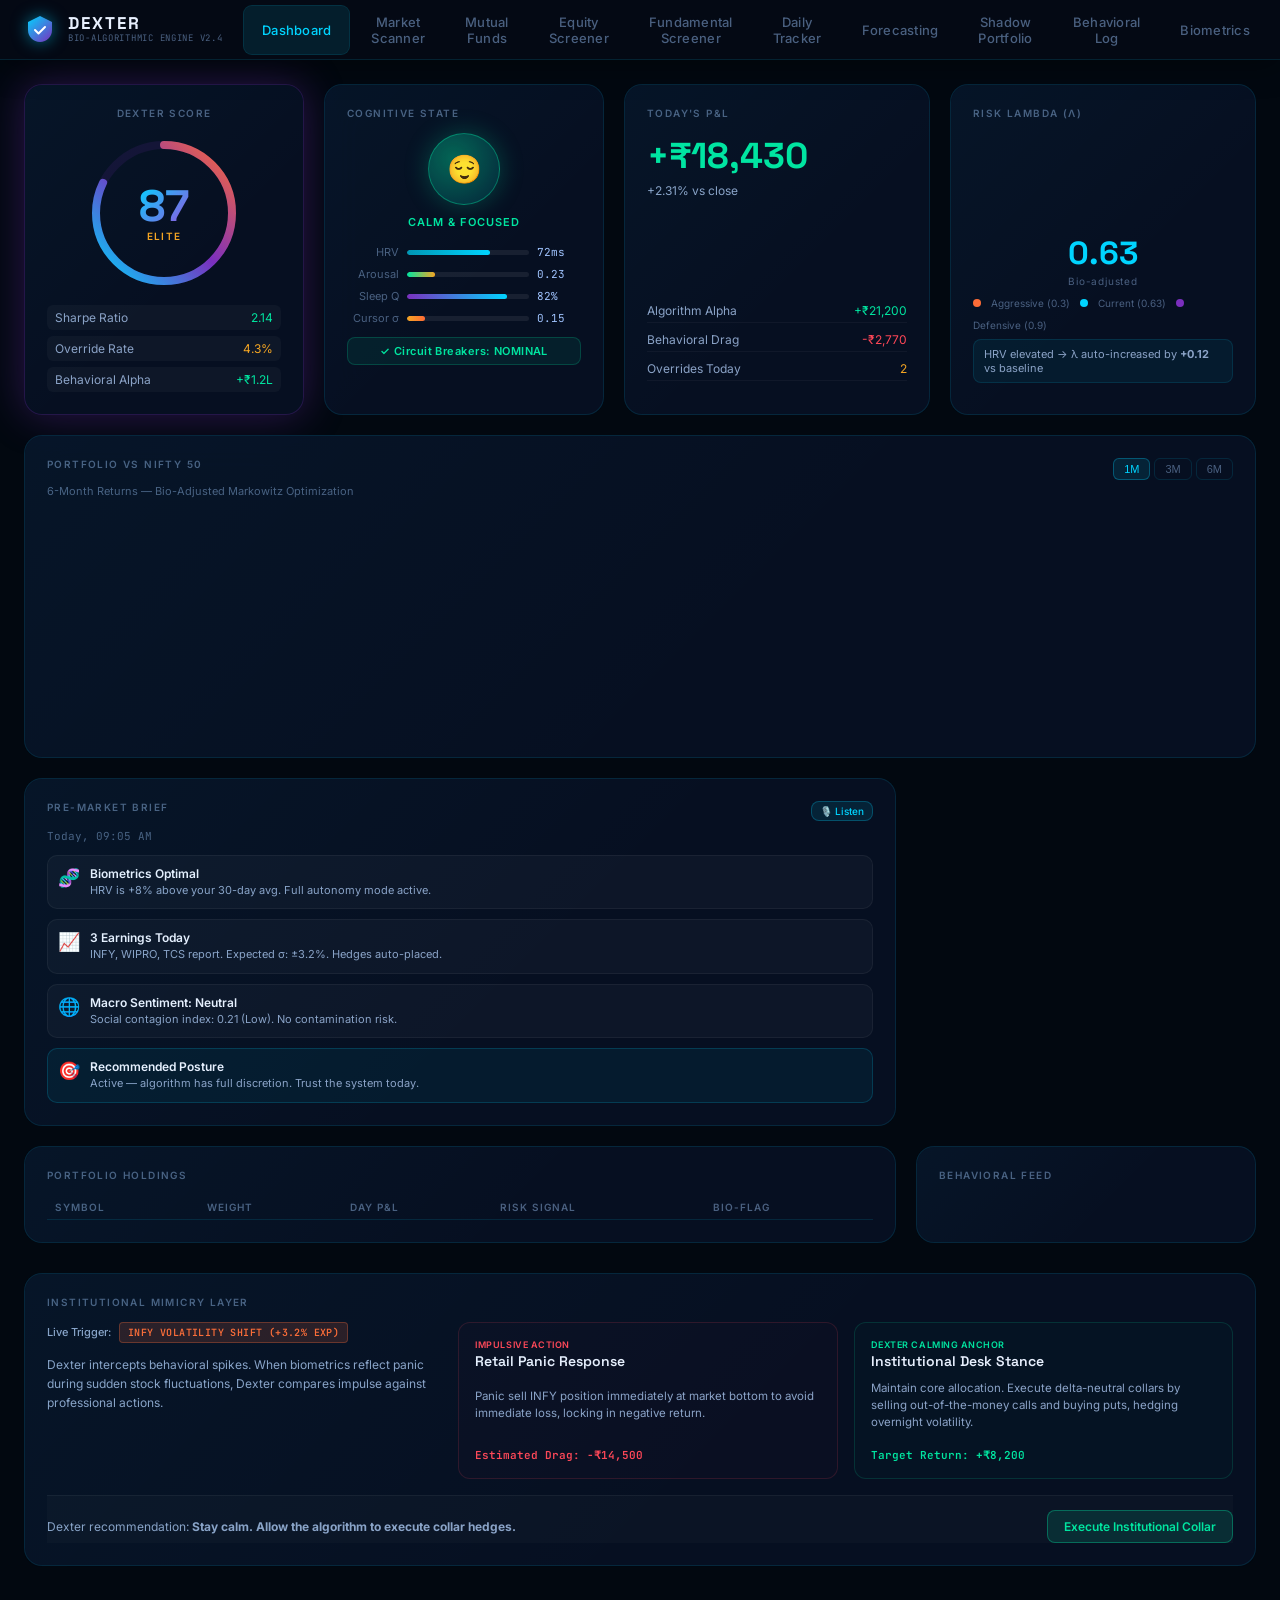
==== dexter.html @ f23177d8 "Add files via upload" ====
<!DOCTYPE html>
<html lang="en">

<head>
  <meta charset="UTF-8" />
  <meta name="viewport" content="width=device-width, initial-scale=1.0" />
  <title>Dexter — Bio-Algorithmic Trading Engine</title>
  <meta name="description"
    content="Dexter is a cognitive firewall between human impulse and capital markets. Bio-algorithmic trading intelligence powered by biometric signal processing and behavioral ML." />
  <link rel="preconnect" href="https://fonts.googleapis.com" />
  <link rel="preconnect" href="https://fonts.gstatic.com" crossorigin />
  <link
    href="https://fonts.googleapis.com/css2?family=Inter:wght@300;400;500;600;700;800&family=JetBrains+Mono:wght@400;500;600&family=Space+Grotesk:wght@400;500;600;700&display=swap"
    rel="stylesheet" />
  <link rel="stylesheet" href="styles.css" />
</head>

<body data-mode="full" data-arousal="low">

  <!-- Animated Background Canvas -->
  <canvas id="neural-canvas"></canvas>

  <!-- Alert Overlay -->
  <div id="circuit-breaker-overlay" class="circuit-overlay hidden">
    <div class="circuit-modal">
      <div class="circuit-icon">🛡️</div>
      <h2>Circuit Breaker Activated</h2>
      <p>Elevated biometric arousal detected. A 60-second reflection period has been initiated to protect your capital.
      </p>
      <div class="countdown-ring">
        <svg viewBox="0 0 100 100" width="100" height="100">
          <circle cx="50" cy="50" r="42" class="ring-bg" />
          <circle cx="50" cy="50" r="42" class="ring-progress" id="countdown-ring-progress" />
        </svg>
        <span class="countdown-number" id="countdown-number">60</span>
      </div>
      <p class="circuit-sub">Breathe. Your algorithm is holding the position.</p>
    </div>
  </div>

  <!-- Pitch Deck Overlay -->
  <div id="pitch-deck-overlay" class="pitch-overlay hidden">
    <div class="pitch-modal">
      <button class="pitch-close-btn" id="pitch-close-btn">&times;</button>
      <div class="pitch-slides">
        <!-- Slide 1 -->
        <div class="pitch-slide active" data-slide="0">
          <span class="slide-num">01 / 04</span>
          <h2>The Problem is Biological</h2>
          <p class="slide-lead">Retail investors don't underperform because they lack data — they underperform because
            the human brain treats portfolio losses as predator threats. Adrenaline and cortisol are not SEC-registered
            advisors.</p>
          <div class="slide-illustration">
            <div class="bio-threat-diagram">
              <div class="threat-node adrenaline">Adrenaline Spike</div>
              <div class="threat-node arrow">&rarr;</div>
              <div class="threat-node cortisol">Cortisol Surge</div>
              <div class="threat-node arrow">&rarr;</div>
              <div class="threat-node decision">Impulsive Trade (Drag)</div>
            </div>
          </div>
        </div>
        <!-- Slide 2 -->
        <div class="pitch-slide" data-slide="1">
          <span class="slide-num">02 / 04</span>
          <h2>Dexter: The Cognitive Firewall</h2>
          <p class="slide-lead">Dexter maps live biometric signals directly to portfolio optimization, increasing risk
            aversion (λ) or locking controls when stress limits are breached.</p>
          <div class="slide-features">
            <div class="slide-feat-card">
              <div class="slide-feat-icon">🧬</div>
              <strong>Multi-modal Fusion</strong>
              <p>HRV + webcam facial micro-expressions + cursor erraticity speed</p>
            </div>
            <div class="slide-feat-card">
              <div class="slide-feat-icon">⚙️</div>
              <strong>Dynamic Risk Tuning</strong>
              <p>Real-time quadratic programming adjusting optimal portfolio frontier weights</p>
            </div>
          </div>
        </div>
        <!-- Slide 3 -->
        <div class="pitch-slide" data-slide="2">
          <span class="slide-num">03 / 04</span>
          <h2>Divergence & Behavioral Drag</h2>
          <p class="slide-lead">Our parallel Shadow Portfolio demonstrates a persistent P&L bleed from human overrides
            compared to clean algorithmic execution.</p>
          <div class="slide-metrics">
            <div class="slide-metric-box">
              <strong>-₹90,700</strong>
              <span>Lost to Emotional Decisions</span>
            </div>
            <div class="slide-metric-box">
              <strong>+4.5%</strong>
              <span>Annual Return Alpha Lift</span>
            </div>
          </div>
        </div>
        <!-- Slide 4 -->
        <div class="pitch-slide" data-slide="3">
          <span class="slide-num">04 / 04</span>
          <h2>The Moat: Behavioral Data</h2>
          <p class="slide-lead">By building your Cognitive Alpha Fingerprint over 12 months, Dexter creates an
            irreplaceable, proprietary stress profile with high switching costs.</p>
          <div class="pitch-moat-footer">
            <h3>Start building your cognitive alpha fingerprint today.</h3>
          </div>
        </div>
      </div>
      <div class="pitch-nav">
        <button class="pitch-nav-btn" id="pitch-prev-btn">&larr; Previous</button>
        <div class="pitch-dots" id="pitch-dots-container"></div>
        <button class="pitch-nav-btn" id="pitch-next-btn">Next &rarr;</button>
      </div>
    </div>
  </div>

  <!-- Top Nav -->
  <nav class="top-nav">
    <div class="nav-brand">
      <div class="brand-logo">
        <svg width="32" height="32" viewBox="0 0 32 32" fill="none">
          <path d="M16 2L28 8V16C28 22.627 22.627 28 16 28C9.373 28 4 22.627 4 16V8L16 2Z" fill="url(#shieldGrad)" />
          <path d="M11 16L14.5 19.5L21 13" stroke="white" stroke-width="2" stroke-linecap="round"
            stroke-linejoin="round" />
          <defs>
            <linearGradient id="shieldGrad" x1="4" y1="2" x2="28" y2="28" gradientUnits="userSpaceOnUse">
              <stop stop-color="#00D4FF" />
              <stop offset="1" stop-color="#7B2FBE" />
            </linearGradient>
          </defs>
        </svg>
      </div>
      <div>
        <span class="brand-name">DEXTER</span>
        <span class="brand-sub">Bio-Algorithmic Engine v2.4</span>
      </div>
    </div>

    <div class="nav-center">
      <button class="nav-tab active" data-tab="dashboard" id="tab-dashboard">Dashboard</button>
      <button class="nav-tab" data-tab="market" id="tab-market">Market Scanner</button>
      <button class="nav-tab" data-tab="mutualfunds" id="tab-mutualfunds">Mutual Funds</button>
      <button class="nav-tab" data-tab="equity" id="tab-equity">Equity Screener</button>
      <button class="nav-tab" data-tab="fundamentals" id="tab-fundamentals">Fundamental Screener</button>

      <button class="nav-tab" data-tab="tracker" id="tab-tracker">Daily Tracker</button>
      <button class="nav-tab" data-tab="forecasting" id="tab-forecasting">Forecasting</button>
      <button class="nav-tab" data-tab="shadow" id="tab-shadow">Shadow Portfolio</button>
      <button class="nav-tab" data-tab="behavioral" id="tab-behavioral">Behavioral Log</button>
      <button class="nav-tab" data-tab="biometric" id="tab-biometric">Biometrics</button>
      <button class="nav-tab" data-tab="demat" id="tab-demat">Broker Gateway</button>
    </div>

    <div class="nav-right">
      <div class="market-status">
        <span class="status-dot pulse"></span>
        <span class="status-text">NSE LIVE</span>
      </div>
      <div class="biometric-pill" id="biometric-pill">
        <div class="hrv-icon">♥</div>
        <span id="nav-hrv">72 ms</span>
        <div class="arousal-bar">
          <div class="arousal-fill" id="nav-arousal-fill" style="width:23%"></div>
        </div>
      </div>
      <button class="trigger-btn pitch-deck-btn" id="pitch-deck-btn">📊 Pitch Mode</button>
      <button class="trigger-btn" id="trigger-circuit-breaker-btn">⚡ Test Circuit</button>
    </div>
  </nav>

  <!-- Main Content -->
  <main class="main-content">

    <!-- ======================== DASHBOARD TAB ======================== -->
    <div class="tab-panel active" id="panel-dashboard">

      <!-- Top Row: Dexter Score + Key Metrics -->
      <div class="grid-row top-row">

        <!-- Dexter Score Card -->
        <div class="card dexter-score-card" id="dexter-score-card">
          <div class="card-label">DEXTER SCORE</div>
          <div class="score-display">
            <svg class="score-ring" viewBox="0 0 200 200">
              <defs>
                <linearGradient id="scoreGrad" x1="0%" y1="0%" x2="100%" y2="100%">
                  <stop offset="0%" stop-color="#00D4FF" />
                  <stop offset="50%" stop-color="#7B2FBE" />
                  <stop offset="100%" stop-color="#FF6B35" />
                </linearGradient>
              </defs>
              <circle cx="100" cy="100" r="85" class="score-ring-bg" />
              <circle cx="100" cy="100" r="85" class="score-ring-fill" id="score-ring-fill"
                style="stroke-dashoffset: 95;" />
            </svg>
            <div class="score-center">
              <div class="score-number" id="dexter-score-number">87</div>
              <div class="score-grade">ELITE</div>
            </div>
          </div>
          <div class="score-breakdown">
            <div class="score-item">
              <span class="score-item-label">Sharpe Ratio</span>
              <span class="score-item-val positive">2.14</span>
            </div>
            <div class="score-item">
              <span class="score-item-label">Override Rate</span>
              <span class="score-item-val neutral">4.3%</span>
            </div>
            <div class="score-item">
              <span class="score-item-label">Behavioral Alpha</span>
              <span class="score-item-val positive">+₹1.2L</span>
            </div>
          </div>
        </div>

        <!-- Biometric State -->
        <div class="card biometric-card">
          <div class="card-label">COGNITIVE STATE</div>
          <div class="state-display">
            <div class="state-orb" id="state-orb">
              <div class="orb-inner" id="orb-inner">
                <span class="orb-emoji" id="state-emoji">😌</span>
              </div>
              <div class="orb-rings"></div>
            </div>
            <div class="state-label" id="state-label">CALM & FOCUSED</div>
          </div>
          <div class="biometric-gauges">
            <div class="gauge-row">
              <span class="gauge-label">HRV</span>
              <div class="gauge-track">
                <div class="gauge-fill hrv-fill" id="hrv-gauge" style="width:68%"></div>
              </div>
              <span class="gauge-val" id="hrv-val">72ms</span>
            </div>
            <div class="gauge-row">
              <span class="gauge-label">Arousal</span>
              <div class="gauge-track">
                <div class="gauge-fill arousal-fill-gauge" id="arousal-gauge" style="width:23%"></div>
              </div>
              <span class="gauge-val" id="arousal-val">0.23</span>
            </div>
            <div class="gauge-row">
              <span class="gauge-label">Sleep Q</span>
              <div class="gauge-track">
                <div class="gauge-fill sleep-fill" id="sleep-gauge" style="width:82%"></div>
              </div>
              <span class="gauge-val" id="sleep-val">82%</span>
            </div>
            <div class="gauge-row">
              <span class="gauge-label">Cursor σ</span>
              <div class="gauge-track">
                <div class="gauge-fill cursor-fill" id="cursor-gauge" style="width:15%"></div>
              </div>
              <span class="gauge-val" id="cursor-val">0.15</span>
            </div>
          </div>
          <div class="circuit-status calm" id="circuit-status-badge">
            ✓ Circuit Breakers: NOMINAL
          </div>
        </div>

        <!-- Live P&L -->
        <div class="card pnl-card">
          <div class="card-label">TODAY'S P&L</div>
          <div class="pnl-number positive" id="pnl-main">+₹18,430</div>
          <div class="pnl-sub">+2.31% vs close</div>
          <canvas id="pnl-sparkline" width="280" height="80"></canvas>
          <div class="pnl-breakdown">
            <div class="pnl-row">
              <span>Algorithm Alpha</span>
              <span class="positive">+₹21,200</span>
            </div>
            <div class="pnl-row">
              <span>Behavioral Drag</span>
              <span class="negative">-₹2,770</span>
            </div>
            <div class="pnl-row">
              <span>Overrides Today</span>
              <span class="neutral">2</span>
            </div>
          </div>
        </div>

        <!-- Risk Lambda -->
        <div class="card lambda-card">
          <div class="card-label">RISK LAMBDA (λ)</div>
          <div class="lambda-display">
            <div class="lambda-arc-wrap">
              <canvas id="lambda-arc" width="200" height="120"></canvas>
              <div class="lambda-val" id="lambda-val">0.63</div>
              <div class="lambda-label-bio">Bio-adjusted</div>
            </div>
          </div>
          <div class="lambda-legend">
            <span class="legend-dot aggressive"></span><span>Aggressive (0.3)</span>
            <span class="legend-dot current"></span><span>Current (0.63)</span>
            <span class="legend-dot conservative"></span><span>Defensive (0.9)</span>
          </div>
          <div class="lambda-insight">HRV elevated → λ auto-increased by <strong>+0.12</strong> vs baseline</div>
        </div>

      </div>

      <!-- Second Row: Charts -->
      <div class="grid-row mid-row">

        <!-- Portfolio Performance Chart -->
        <div class="card chart-card wide">
          <div class="card-header">
            <div>
              <div class="card-label">PORTFOLIO vs NIFTY 50</div>
              <div class="card-sub">6-Month Returns — Bio-Adjusted Markowitz Optimization</div>
            </div>
            <div class="chart-tabs">
              <button class="chart-tab active" data-range="1M">1M</button>
              <button class="chart-tab" data-range="3M">3M</button>
              <button class="chart-tab" data-range="6M">6M</button>
            </div>
          </div>
          <canvas id="performance-chart" width="800" height="220"></canvas>
        </div>

        <!-- Pre-Market Brief -->
        <div class="card brief-card">
          <div class="card-header" style="margin-bottom: 8px;">
            <div class="card-label" style="margin-bottom: 0;">PRE-MARKET BRIEF</div>
            <button class="trigger-btn audio-brief-btn" id="audio-brief-btn" title="Speak brief report">🎙️
              Listen</button>
          </div>
          <div class="brief-time">Today, 09:05 AM</div>
          <div class="brief-content">
            <div class="brief-item" id="brief-hrv-status">
              <div class="brief-icon">🧬</div>
              <div>
                <strong>Biometrics Optimal</strong>
                <p>HRV is +8% above your 30-day avg. Full autonomy mode active.</p>
              </div>
            </div>
            <div class="brief-item">
              <div class="brief-icon">📈</div>
              <div>
                <strong>3 Earnings Today</strong>
                <p>INFY, WIPRO, TCS report. Expected σ: ±3.2%. Hedges auto-placed.</p>
              </div>
            </div>
            <div class="brief-item">
              <div class="brief-icon">🌐</div>
              <div>
                <strong>Macro Sentiment: Neutral</strong>
                <p>Social contagion index: 0.21 (Low). No contamination risk.</p>
              </div>
            </div>
            <div class="brief-item recommended">
              <div class="brief-icon">🎯</div>
              <div>
                <strong>Recommended Posture</strong>
                <p>Active — algorithm has full discretion. Trust the system today.</p>
              </div>
            </div>
          </div>
        </div>

      </div>

      <!-- Third Row: Holdings + Activity -->
      <div class="grid-row bottom-row">

        <!-- Holdings Table -->
        <div class="card holdings-card">
          <div class="card-label">PORTFOLIO HOLDINGS</div>
          <table class="holdings-table">
            <thead>
              <tr>
                <th>Symbol</th>
                <th>Weight</th>
                <th>Day P&L</th>
                <th>Risk Signal</th>
                <th>Bio-Flag</th>
              </tr>
            </thead>
            <tbody id="holdings-tbody">
              <!-- JS populated -->
            </tbody>
          </table>
        </div>

        <!-- Recent Activity Feed -->
        <div class="card activity-card">
          <div class="card-label">BEHAVIORAL FEED</div>
          <div class="activity-feed" id="activity-feed">
            <!-- JS populated -->
          </div>
        </div>

      </div>

      <!-- Fourth Row: Institutional Mimicry -->
      <div class="grid-row" style="margin-top: 4px;">
        <div class="card mimicry-card wide" style="grid-column: span 3;">
          <div class="card-label">Institutional Mimicry Layer</div>
          <div class="mimicry-content">
            <div class="mimicry-grid">
              <div class="mimicry-column">
                <div class="mimicry-status-bar">
                  <span class="mimicry-status-title">Live Trigger:</span>
                  <span class="mimicry-trigger-badge" id="mimicry-trigger-badge">INFY VOLATILITY SHIFT (+3.2%
                    EXP)</span>
                </div>
                <div class="mimicry-narrative">
                  <p>Dexter intercepts behavioral spikes. When biometrics reflect panic during sudden stock fluctuations,
                    Dexter compares impulse against professional actions.</p>
                </div>
              </div>
              <div class="mimicry-comparison">
                <div class="mimicry-pane retail">
                  <div class="pane-header">
                    <span class="pane-tag">Impulsive Action</span>
                    <h4>Retail Panic Response</h4>
                  </div>
                  <p>Panic sell INFY position immediately at market bottom to avoid immediate loss, locking in negative
                    return.</p>
                  <div class="pane-footer">
                    <span class="drag-cost">Estimated Drag: -₹14,500</span>
                  </div>
                </div>
                <div class="mimicry-pane institutional">
                  <div class="pane-header">
                    <span class="pane-tag calm">Dexter Calming Anchor</span>
                    <h4>Institutional Desk Stance</h4>
                  </div>
                  <p>Maintain core allocation. Execute delta-neutral collars by selling out-of-the-money calls and
                    buying puts, hedging overnight volatility.</p>
                  <div class="pane-footer">
                    <span class="alpha-gain">Target Return: +₹8,200</span>
                  </div>
                </div>
              </div>
            </div>
            <div class="mimicry-action-bar">
              <span class="mimicry-advice">Dexter recommendation: <strong>Stay calm. Allow the algorithm to execute
                  collar hedges.</strong></span>
              <button class="action-btn mimicry-exec-btn" id="mimicry-exec-btn">Execute Institutional Collar</button>
            </div>
          </div>
        </div>
      </div>

    </div>

    <!-- ======================== SHADOW PORTFOLIO TAB ======================== -->
    <div class="tab-panel" id="panel-shadow">
      <div class="panel-header">
        <h2>Shadow Portfolio — The Cost of Human Override</h2>
        <p>Your actual portfolio vs. pure algorithmic execution. Every divergence is behavioral drag.</p>
      </div>
      <div class="grid-row">
        <div class="card stat-card">
          <div class="stat-label">Algorithm Portfolio</div>
          <div class="stat-val positive">+₹4,82,300</div>
          <div class="stat-sub">12-Month Return: +24.1%</div>
        </div>
        <div class="card stat-card">
          <div class="stat-label">Your Actual Portfolio</div>
          <div class="stat-val neutral">+₹3,91,600</div>
          <div class="stat-sub">12-Month Return: +19.6%</div>
        </div>
        <div class="card stat-card highlight-bad">
          <div class="stat-label">Behavioral Drag</div>
          <div class="stat-val negative">-₹90,700</div>
          <div class="stat-sub">Lost to emotional decisions</div>
        </div>
        <div class="card stat-card">
          <div class="stat-label">Social Contagion Score</div>
          <div class="stat-val neutral">0.34</div>
          <div class="stat-sub">31% trades post-viral event</div>
        </div>
      </div>
      <div class="card chart-card" style="margin-top:24px">
        <div class="card-label">SHADOW vs ACTUAL — 12 MONTH CUMULATIVE RETURN</div>
        <canvas id="shadow-chart" width="900" height="260"></canvas>
      </div>
      <div class="grid-row" style="margin-top:24px">
        <div class="card override-card">
          <div class="card-label">OVERRIDE AUTOPSY</div>
          <div class="override-list" id="override-list">
            <!-- JS populated -->
          </div>
        </div>
        <div class="card contamination-card">
          <div class="card-label">SOCIAL CONTAGION TIMELINE</div>
          <canvas id="contagion-chart" width="400" height="240"></canvas>
        </div>
      </div>
    </div>

    <!-- ======================== BEHAVIORAL LOG TAB ======================== -->
    <div class="tab-panel" id="panel-behavioral">
      <div class="panel-header">
        <h2>Cognitive Alpha Fingerprint</h2>
        <p>Your personal risk psychology profile — built from 12 months of biometric-correlated trade data.</p>
      </div>
      <div class="grid-row">
        <div class="card wide chart-card">
          <div class="card-label">BAD TRADE PROBABILITY BY HOUR & DAY</div>
          <canvas id="heatmap-canvas" width="700" height="240"></canvas>
        </div>
        <div class="card">
          <div class="card-label">TOP RISK CONDITIONS</div>
          <div class="risk-conditions" id="risk-conditions">
            <!-- JS populated -->
          </div>
        </div>
      </div>
      <div class="grid-row" style="margin-top:24px">
        <div class="card chart-card">
          <div class="card-label">FEATURE IMPORTANCE — BAD TRADE PREDICTOR</div>
          <canvas id="feature-chart" width="500" height="260"></canvas>
        </div>
        <div class="card chart-card">
          <div class="card-label">BEHAVIORAL ALPHA IMPROVEMENT OVER TIME</div>
          <canvas id="alpha-improvement-chart" width="500" height="260"></canvas>
        </div>
      </div>
    </div>

    <!-- ======================== BIOMETRICS TAB ======================== -->
    <div class="tab-panel" id="panel-biometric">
      <div class="panel-header">
        <h2>Biometric Signal Processing</h2>
        <p>Real-time multi-modal physiological data fusion driving your λ (risk aversion) parameter.</p>
      </div>
      <div class="grid-row">
        <div class="card wide chart-card">
          <div class="card-label">HRV TIME SERIES — TODAY</div>
          <canvas id="hrv-chart" width="700" height="200"></canvas>
        </div>
        <div class="card">
          <div class="card-label">SIGNAL SOURCES</div>
          <div class="signal-sources">
            <div class="source-item connected">
              <span class="source-icon">⌚</span>
              <div>
                <strong>Apple Watch Ultra</strong>
                <p>HRV · Heart Rate · Activity</p>
                <span class="conn-badge">CONNECTED</span>
              </div>
            </div>
            <div class="source-item connected">
              <span class="source-icon">📹</span>
              <div>
                <strong>MediaPipe Face Mesh</strong>
                <p>Micro-expressions · Brow tension</p>
                <span class="conn-badge">ACTIVE</span>
              </div>
            </div>
            <div class="source-item partial">
              <span class="source-icon">🖱️</span>
              <div>
                <strong>Cursor Erraticity</strong>
                <p>Velocity CoV · Click patterns</p>
                <span class="conn-badge partial-badge">MONITORING</span>
              </div>
            </div>
            <div class="source-item disconnected">
              <span class="source-icon">💍</span>
              <div>
                <strong>Whoop Band</strong>
                <p>Recovery · Strain · Sleep</p>
                <span class="conn-badge disconnected-badge">OFFLINE</span>
              </div>
            </div>
          </div>
        </div>
      </div>
      <div class="grid-row" style="margin-top:24px">
        <div class="card chart-card">
          <div class="card-label">AROUSAL SCORE DISTRIBUTION</div>
          <canvas id="arousal-dist-chart" width="460" height="220"></canvas>
        </div>
        <div class="card chart-card">
          <div class="card-label">λ ADJUSTMENT HISTORY (30 DAYS)</div>
          <canvas id="lambda-history-chart" width="460" height="220"></canvas>
        </div>
        <div class="card">
          <div class="card-label">30-DAY HRV BASELINE</div>
          <div class="baseline-stats">
            <div class="base-stat"><span>Mean HRV</span><strong>68.4 ms</strong></div>
            <div class="base-stat"><span>Std Dev</span><strong>±6.2 ms</strong></div>
            <div class="base-stat"><span>Today's Z-Score</span><strong class="positive">+0.58 σ</strong></div>
            <div class="base-stat"><span>Sleep Quality (avg)</span><strong>76%</strong></div>
            <div class="base-stat"><span>Stress Threshold</span><strong>0.75</strong></div>
            <div class="base-stat"><span>Circuit Breakers Fired</span><strong>3 this month</strong></div>
          </div>
          <div class="cognitive-discount">
            <div class="cd-label">Cognitive Discount Factor</div>
            <div class="cd-value" id="cd-value">1.00x</div>
            <div class="cd-sub">Sleep quality above threshold — no discount applied</div>
          </div>
        </div>
      </div>

      <!-- Biometric Backtester Card -->
      <div class="grid-row" style="margin-top: 24px;">
        <div class="card wide backtester-card" style="grid-column: span 3;">
          <div class="card-header">
            <div>
              <div class="card-label">BIOMETRIC BACKTESTER</div>
              <div class="card-sub">Replay historical trades against stress logs and calculate emotional drag.</div>
            </div>
            <div class="backtester-controls">
              <button class="trigger-btn" id="bt-load-btn"
                style="background: rgba(0, 212, 255, 0.1); border-color: rgba(0, 212, 255, 0.25);">📂 Load
                Trades</button>
              <button class="trigger-btn" id="bt-run-btn"
                style="background: rgba(0, 229, 160, 0.1); border-color: rgba(0, 229, 160, 0.25);" disabled>▶ Run
                Replay</button>
              <button class="trigger-btn" id="bt-reset-btn"
                style="background: rgba(255, 71, 87, 0.1); border-color: rgba(255, 71, 87, 0.25);" disabled>🔄
                Reset</button>
            </div>
          </div>
          <div class="backtester-workspace">
            <div class="backtester-left">
              <div class="progress-bar-container">
                <div class="progress-bar-fill" id="bt-progress-fill"></div>
              </div>
              <canvas id="backtest-canvas" width="700" height="200"></canvas>
            </div>
            <div class="backtester-right">
              <div class="bt-stat-grid">
                <div class="bt-stat">
                  <span class="bt-stat-lbl">Simulated Trades</span>
                  <strong id="bt-trades-count">0</strong>
                </div>
                <div class="bt-stat">
                  <span class="bt-stat-lbl">Stress Overlap</span>
                  <strong id="bt-stress-overlap">0%</strong>
                </div>
                <div class="bt-stat">
                  <span class="bt-stat-lbl">Saved by Circuit</span>
                  <strong class="positive" id="bt-saved-capital">₹0</strong>
                </div>
                <div class="bt-stat">
                  <span class="bt-stat-lbl">Cognitive Alpha</span>
                  <strong class="positive" id="bt-cog-alpha">0.0%</strong>
                </div>
              </div>
              <div class="bt-log" id="bt-log-feed">
                <div class="bt-log-placeholder">Click 'Load Trades' to initialize simulation...</div>
              </div>
            </div>
          </div>
        </div>
      </div>

    </div>

    <!-- ======================== MARKET SCANNER TAB ======================== -->
    <div class="tab-panel" id="panel-market">
      <div class="panel-header">
        <h2>Market Intelligence Scanner</h2>
        <p>Real-time constituent monitoring across Nifty 50 and Sensex listings, tracked watches, and leading ETFs.</p>
      </div>

      <!-- Market Indices & Crisis Simulator Bar -->
      <div class="indices-container-row">
        <!-- Live Indices Cards -->
        <div class="indices-ticker-bar">
          <div class="index-card" id="nifty-card">
            <div class="idx-left">
              <div class="idx-name">NIFTY 50 (NSE Index)</div>
              <div class="idx-status" id="nifty-status-tag">LIVE UPDATING</div>
            </div>
            <div class="idx-metrics">
              <span class="idx-val" id="nifty-index-val">23,290.15</span>
              <span class="idx-chg positive" id="nifty-index-chg">+0.85%</span>
            </div>
          </div>
          <div class="index-card" id="sensex-card">
            <div class="idx-left">
              <div class="idx-name">SENSEX (BSE Index)</div>
              <div class="idx-status" id="sensex-status-tag">LIVE UPDATING</div>
            </div>
            <div class="idx-metrics">
              <span class="idx-val" id="sensex-index-val">76,432.50</span>
              <span class="idx-chg positive" id="sensex-index-chg">+0.72%</span>
            </div>
          </div>
          <div class="index-card" id="nifty500-card">
            <div class="idx-left">
              <div class="idx-name">NIFTY 500 (NSE)</div>
              <div class="idx-status" id="nifty500-status-tag" style="color: var(--cyan)">P/E: 22.29 | FFM Cap: ₹193.94L Cr</div>
            </div>
            <div class="idx-metrics">
              <span class="idx-val" id="nifty500-index-val">22,465.35</span>
              <span class="idx-chg negative" id="nifty500-index-chg">-0.14%</span>
            </div>
          </div>
        </div>

        <!-- Crisis Simulation Deck -->
        <div class="crisis-control-deck">
          <div class="crisis-deck-label">Crisis Simulation Panel</div>
          <div class="regime-buttons">
            <button class="regime-btn active" id="regime-nominal" onclick="setMarketRegime('nominal')"
              title="Restore default live Yahoo Finance pricing feed">
              <span class="btn-dot nominal"></span> Nominal (Live)
            </button>
            <button class="regime-btn" id="regime-gapdown" onclick="setMarketRegime('gapdown')"
              title="Simulate pre-market -3.2% opening gap-down">
              <span class="btn-dot gapdown"></span> Gap Down
            </button>
            <button class="regime-btn" id="regime-crash" onclick="setMarketRegime('crash')"
              title="Simulate instant -5.5% flash crash and biometric panic lock">
              <span class="btn-dot crash"></span> Flash Crash
            </button>
            <button class="regime-btn" id="regime-hedge" onclick="setMarketRegime('hedge')"
              title="Toggle Delta Puts hedging mode (posture mitigation)">
              <span class="btn-dot hedge"></span> Delta Puts
            </button>
          </div>
        </div>
      </div>

      <div class="market-workspace">
        <!-- Left Column: Nifty & Sensex Directory -->
        <div class="card market-directory-card">
          <div class="directory-header">
            <div>
              <div class="card-label" style="margin-bottom: 2px;">Market Indices Directory</div>
              <span id="market-source-badge"
                style="font-size: 10px; color: var(--text-dim); font-family: var(--font-mono);">Source:
                Connecting...</span>
            </div>
            <div class="dir-controls">
              <input type="text" id="market-search" placeholder="🔍 Search stock symbol..." />
              <div class="index-filter-btns">
                <button class="filter-btn active" data-index="ALL">ALL</button>
                <button class="filter-btn" data-index="NIFTY">Nifty 50</button>
                <button class="filter-btn" data-index="SENSEX">Sensex</button>
              </div>
            </div>
          </div>
          <div class="table-wrap">
            <table class="market-table">
              <thead>
                <tr>
                  <th>Symbol</th>
                  <th>Company</th>
                  <th>Index</th>
                  <th>Live Price</th>
                  <th>Day Chg</th>
                  <th>Bid/Ask Spread</th>
                  <th>Bio-Status</th>
                  <th>Watch</th>
                </tr>
              </thead>
              <tbody id="market-tbody">
                <!-- JS populated -->
              </tbody>
            </table>
          </div>
        </div>

        <!-- Right Columns -->
        <div class="market-side-columns">
          <!-- Top: My Watchlist -->
          <div class="card watchlist-card">
            <div class="card-label">My Watchlist (Tracked Tickers)</div>
            <div class="watchlist-list" id="watchlist-list">
              <!-- JS populated -->
            </div>
          </div>

          <!-- Bottom: Top Performing Stocks & ETFs -->
          <div class="card top-performers-card">
            <div class="card-label">Market Movers (Best & Worst)</div>
            <div class="performers-list" id="performers-list">
              <!-- JS populated -->
            </div>
          </div>
        </div>
      </div>
    </div>

    <!-- ======================== BROKER GATEWAY TAB ======================== -->
    <div class="tab-panel" id="panel-demat">
      <div class="panel-header">
        <h2>Broker Gateway Connection</h2>
        <p>Establish a secure API link to your Demat account. Dexter filters outgoing trades through the cognitive
          firewall.</p>
      </div>

      <div class="gateway-workspace">
        <div class="gateway-left">
          <!-- Connection form -->
          <div class="card connection-settings-card">
            <div class="card-label">API Configuration</div>
            <div class="connection-status-banner disconnected" id="gateway-status-banner">
              <span class="status-indicator-dot"></span>
              <span class="status-indicator-text" id="gateway-status-text">GATEWAY STATUS: DISCONNECTED</span>
            </div>
            <div class="form-grid">
              <div class="form-group">
                <label>Preferred Broker</label>
                <select id="broker-select">
                  <option value="zerodha">Zerodha Kite Connect</option>
                  <option value="angel">Angel One SmartAPI</option>
                  <option value="upstox">Upstox Developer</option>
                </select>
              </div>
              <div class="form-group">
                <label>Client ID / User ID</label>
                <input type="text" id="broker-client-id" placeholder="e.g. AB1234" value="ABHIN99" />
              </div>
              <div class="form-group">
                <label>API Key</label>
                <input type="password" id="broker-api-key" placeholder="Enter API Key" value="••••••••••••••••" />
              </div>
              <div class="form-group">
                <label>API Secret / Token</label>
                <input type="password" id="broker-api-secret" placeholder="Enter API Secret" value="••••••••••••••••" />
              </div>
              <div class="form-group">
                <label>TOTP Secret / Authenticator PIN</label>
                <input type="password" id="broker-totp" placeholder="Enter 6-digit TOTP key" value="123456" />
              </div>
            </div>
            <button class="trigger-btn connect-btn" id="connect-broker-btn"
              style="width: 100%; padding: 12px; margin-top: 16px; font-size: 13px; font-weight: 600;">Validate & Link
              Demat Account</button>
          </div>

          <!-- Margin panel -->
          <div class="card margin-panel-card">
            <div class="card-label">Live Broker Account Margins</div>
            <div class="margin-grid">
              <div class="margin-stat">
                <span>Free Capital Margin</span>
                <strong id="margin-free-capital">₹5,00,000</strong>
              </div>
              <div class="margin-stat">
                <span>Collateral Value</span>
                <strong id="margin-collateral">₹3,20,000</strong>
              </div>
              <div class="margin-stat">
                <span>Available Margin</span>
                <strong id="margin-available" class="positive">₹8,20,000</strong>
              </div>
              <div class="margin-stat">
                <span>Used Margin Today</span>
                <strong id="margin-used" class="neutral">₹0</strong>
              </div>
            </div>
          </div>
        </div>

        <div class="gateway-right">
          <!-- Bio Guard Switch -->
          <div class="card bioguard-card">
            <div class="card-header" style="margin-bottom: 0;">
              <div>
                <div class="card-label" style="margin-bottom: 4px;">DEXTER BIOMETRIC GUARD</div>
                <div class="card-sub">Intercept trades at gateway level if stress levels breach thresholds.</div>
              </div>
              <label class="switch-toggle">
                <input type="checkbox" id="bioguard-toggle" checked>
                <span class="slider-toggle-btn"></span>
              </label>
            </div>
            <div class="bioguard-status-box active" id="bioguard-status-box">
              <span class="bioguard-status-dot"></span>
              <span class="bioguard-status-lbl" id="bioguard-status-lbl">BIO-GUARD SHIELD: ACTIVE & ARMED</span>
            </div>
          </div>

          <!-- Webhook instructions -->
          <div class="card webhook-card">
            <div class="card-label">Secure Webhook API endpoint</div>
            <p style="font-size: 11.5px; color: var(--text-secondary); line-height: 1.5; margin-bottom: 12px;">Route
              trades from external algorithms (TradingView, Python client, PineScript) directly through this Dexter
              instance:</p>
            <div class="webhook-url-box" id="webhook-url-box">
              <span id="webhook-url-text">https://api.dexter-engine.local/v1/trade/webhook?token=8a3f721b</span>
              <button id="copy-webhook-btn"
                style="background:transparent; border:none; cursor:pointer; color:var(--cyan)">📋</button>
            </div>
          </div>

          <!-- Live API log console -->
          <div class="card console-card">
            <div class="card-header" style="margin-bottom: 8px;">
              <div class="card-label" style="margin-bottom: 0;">Broker API Gateway Console</div>
              <button class="trigger-btn console-clear-btn" id="console-clear-btn"
                style="padding: 2px 8px; font-size: 9px;">Clear Console</button>
            </div>
            <div class="terminal-body" id="broker-terminal">
              <!-- Logs populated -->
              <div class="term-entry">[GATEWAY] API gateway terminal listening on port 8080. Wait for authentication...
              </div>
            </div>
          </div>
        </div>
      </div>
    </div>    <!-- ======================== MUTUAL FUNDS TAB ======================== -->
    <div class="tab-panel" id="panel-mutualfunds">
      <h2>Top 10 Mutual Funds Screener</h2>
      <div style="display: flex; gap: 20px; margin-top: 15px; height: 600px;">
        
        <!-- Sidebar Tree -->
        <div class="card" style="flex: 0 0 300px; overflow-y: auto; padding: 15px; border-right: 1px solid var(--border);">
          <div class="card-label">CATEGORIES</div>
          <ul id="mf-category-list" style="list-style: none; padding-left: 0; margin-top: 10px; font-size: 14px; line-height: 2.2;">
            <!-- Populated via JS -->
          </ul>
        </div>

        <!-- Main Content Table -->
        <div class="card" style="flex: 1; display: flex; flex-direction: column;">
          <div class="card-label" id="mf-table-title" style="margin-bottom: 15px; color: var(--purple); font-size: 1.1em;">Select a Category</div>
          <div style="overflow-y: auto; flex: 1;">
            <table class="market-table" style="width: 100%;">
              <thead>
                <tr>
                  <th>FUND NAME</th>
                  <th>RATING</th>
                  <th>NAV (₹)</th>
                  <th>3Y RETURN</th>
                </tr>
              </thead>
              <tbody id="mf-tbody">
                <!-- Populated via JS -->
              </tbody>
            </table>
          </div>
        </div>
      </div>
    </div>

    
    <!-- ======================== EQUITY SCREENER TAB ======================== -->
    <div class="tab-panel" id="panel-equity">
      <h2>Equity Screener: BSE / NSE Stocks</h2>
      <div style="display: flex; gap: 20px; margin-top: 15px; height: 600px;">
        
        <!-- Sidebar Tree -->
        <div class="card" style="flex: 0 0 300px; overflow-y: auto; padding: 15px; border-right: 1px solid var(--border);">
          <div class="card-label">STOCK CATEGORIES</div>
          <ul id="eq-category-list" style="list-style: none; padding-left: 0; margin-top: 10px; font-size: 14px; line-height: 2.2;">
            <!-- Populated via JS -->
          </ul>
        </div>

        <!-- Main Content Table -->
        <div class="card" style="flex: 1; display: flex; flex-direction: column;">
          <div class="card-label" id="eq-table-title" style="margin-bottom: 15px; color: var(--purple); font-size: 1.1em;">Select a Category</div>
          <div style="overflow-y: auto; flex: 1;">
            <table class="market-table" style="width: 100%;">
              <thead>
                <tr>
                  <th>SYMBOL</th>
                  <th>LIVE PRICE (₹)</th>
                  <th>% CHANGE</th>
                </tr>
              </thead>
              <tbody id="eq-tbody">
                <!-- Populated via JS -->
              </tbody>
            </table>
          </div>
        </div>
      </div>
    </div>
    
    <!-- ======================== FUNDAMENTALS TAB ======================== -->
    <div class="tab-panel" id="panel-fundamentals">
      <h2>Fundamental Screener — NIFTY 500</h2>
      <p style="color: var(--text-dim); margin: 4px 0 16px; font-size: 13px;">Browse by sector, search by symbol, click any row to open the research panel.</p>

      <div style="display: flex; gap: 20px; margin-top: 8px; height: 640px;">

        <!-- Sidebar Tree -->
        <div class="card" style="flex: 0 0 240px; overflow-y: auto; padding: 15px;">
          <div class="card-label">SECTORS</div>
          <ul id="fun-category-list" style="list-style: none; padding-left: 0; margin-top: 10px; font-size: 13px; line-height: 1.8;">
            <!-- Populated via JS -->
          </ul>
        </div>

        <!-- Main Content Table -->
        <div class="card" style="flex: 1; display: flex; flex-direction: column; min-width: 0;">
          <div style="display: flex; gap: 12px; align-items: center; margin-bottom: 14px; flex-wrap: wrap;">
            <div class="card-label" id="fun-table-title" style="margin: 0; color: var(--violet-l); font-size: 1.1em;">Select a sector</div>
            <div style="flex: 1;"></div>
            <input type="text" id="fun-search" placeholder="Search symbol..." style="padding: 8px 12px; border-radius: 8px; border: 1px solid var(--border); background: rgba(255,255,255,0.03); color: var(--text-primary); font-size: 13px; outline: none; width: 200px;" autocomplete="off">
            <span id="fun-count" style="font-size: 12px; color: var(--text-dim); white-space: nowrap;">0</span>
          </div>
          <div style="overflow-y: auto; flex: 1;">
            <table class="market-table" style="width: 100%;">
              <thead>
                <tr id="fun-thead">
                  <th data-sort="name" style="cursor:pointer;">COMPANY</th>
                  <th data-sort="cmp" style="cursor:pointer; text-align:right;">PRICE (₹)</th>
                  <th data-sort="chg" style="cursor:pointer; text-align:right;">DAY %</th>
                  <th data-sort="pe" style="cursor:pointer; text-align:right;">P/E</th>
                  <th data-sort="mcap" style="cursor:pointer; text-align:right;">MCAP (Cr)</th>
                  <th data-sort="roce" style="cursor:pointer; text-align:right;">ROCE %</th>
                  <th data-sort="roe" style="cursor:pointer; text-align:right;">ROE %</th>
                </tr>
              </thead>
              <tbody id="fun-tbody">
                <!-- Populated via JS -->
              </tbody>
            </table>
          </div>
        </div>
      </div>

      <!-- Research Detail Modal -->
      <div id="research-overlay" class="research-overlay hidden">
        <div class="research-modal">
          <button class="research-close" id="research-close-btn">&times;</button>
          <div id="research-content"></div>
        </div>
      </div>

      <!-- Data Sources & APIs -->
      <div style="margin-top: 32px;" id="ds-root">
        <h2 style="margin-bottom: 6px;">Data Sources & APIs</h2>
        <p style="color: var(--text-dim); margin: 0 0 20px 0; font-size: 13px;">Curated stack of fundamental data, broker APIs, institutional feeds & open-source tools for the Indian markets.</p>

        <div class="ds-toolbar">
          <div class="ds-search-wrap">
            <span class="ds-search-icon">🔎</span>
            <input type="text" id="ds-search" placeholder="Search data sources..." autocomplete="off" />
          </div>
          <div class="ds-pills" id="ds-pills">
            <button class="ds-pill active" data-cat="all">All</button>
            <button class="ds-pill" data-cat="free">Free</button>
            <button class="ds-pill" data-cat="broker">Broker</button>
            <button class="ds-pill" data-cat="paid">Paid</button>
            <button class="ds-pill" data-cat="oss">Open Source</button>
            <button class="ds-pill" data-cat="overlay">Overlay</button>
          </div>
          <span class="ds-count" id="ds-count">0 sources</span>
        </div>

        <div class="card ds-section" data-cat="free" style="margin-bottom: 18px;">
          <div class="card-label" style="color: var(--purple); font-size: 1.05em; margin-bottom: 12px;">FREE — INDIAN MARKETS</div>
          <div class="ds-grid" id="ds-free"></div>
        </div>

        <div class="card ds-section" data-cat="broker" style="margin-bottom: 18px;">
          <div class="card-label" style="color: var(--green); font-size: 1.05em; margin-bottom: 12px;">BROKER APIs — EXECUTION + DATA</div>
          <div class="ds-grid" id="ds-broker"></div>
        </div>

        <div class="card ds-section" data-cat="paid" style="margin-bottom: 18px;">
          <div class="card-label" style="color: var(--pink); font-size: 1.05em; margin-bottom: 12px;">PAID / INSTITUTIONAL</div>
          <div class="ds-grid" id="ds-paid"></div>
        </div>

        <div class="card ds-section" data-cat="oss" style="margin-bottom: 18px;">
          <div class="card-label" style="color: var(--cyan, #00d4ff); font-size: 1.05em; margin-bottom: 12px;">OPEN SOURCE / COMMUNITY</div>
          <div class="ds-grid" id="ds-oss"></div>
        </div>

        <div class="card ds-section" data-cat="overlay" style="margin-bottom: 18px;">
          <div class="card-label" style="color: var(--purple); font-size: 1.05em; margin-bottom: 12px;">DEXTER THEMATIC OVERLAY LAYER</div>
          <div class="ds-grid" id="ds-overlay"></div>
        </div>

        <div class="card" style="background: rgba(124, 92, 255, 0.06); border-left: 4px solid var(--purple); padding: 16px;">
          <h4 style="margin: 0 0 6px 0; color: var(--purple);">Recommended Starting Stack</h4>
          <p style="color: var(--text-dim); margin: 0; font-size: 13px; line-height: 1.6;">
            <strong>Screener.in</strong> for historical fundamentals →
            <strong>Angel SmartAPI</strong> for live quotes &amp; execution (free) →
            <strong>Trendlyne</strong> for forward estimates →
            <strong>NSE Bulk Deals</strong> for institutional mimicry signals. ~90% coverage at near-zero cost.
          </p>
        </div>
      </div>
    </div>

    <!-- ======================== FORECASTING TAB ======================== -->
    <div class="tab-panel" id="panel-forecasting">
      <div class="panel-header">
        <h2>Stochastic Growth Forecasting & Prediction</h2>
        <p>Estimated growth trajectories using mathematical models (GBM, Mean Reversion, Monte Carlo).</p>
      </div>

      <div class="card" style="background: rgba(255, 71, 87, 0.05); border-left: 4px solid var(--pink); padding: 16px; margin-bottom: 24px;">
        <h4 style="color: var(--pink); margin: 0 0 8px 0;">⚠️ DISCLAIMER</h4>
        <p style="color: var(--text-dim); margin: 0; font-size: 13px;">These predictions are based strictly on mathematical stochastic models (GBM/Monte Carlo/OU). They do not account for black-swan events, fundamental shifts, or behavioral contamination. Follow them under your own discretion.</p>
      </div>

      <div class="grid-row">
        <!-- Main Projection Canvas -->
        <div class="card wide chart-card" style="grid-column: span 3;">
          <div class="card-header">
            <div>
              <div class="card-label">Monte Carlo Stochastic Projections (1-Year)</div>
              <div class="card-sub">Simulating 50 potential price paths using Geometric Brownian Motion</div>
            </div>
            <div class="chart-tabs">
              <button class="trigger-btn" id="run-monte-carlo-btn" style="background: rgba(0, 212, 255, 0.1); border-color: rgba(0, 212, 255, 0.25);">▶ Run Simulation</button>
            </div>
          </div>
          <canvas id="forecasting-canvas" width="900" height="300"></canvas>
          <div class="forecasting-stats" style="display: flex; gap: 24px; margin-top: 16px; padding-top: 16px; border-top: 1px solid var(--border);">
            <div class="base-stat"><span>Expected Value (μ)</span><strong class="positive" id="fc-ev">--</strong></div>
            <div class="base-stat"><span>95% Confidence Upper</span><strong class="positive" id="fc-p95">--</strong></div>
            <div class="base-stat"><span>5% Confidence Lower</span><strong class="negative" id="fc-p5">--</strong></div>
            <div class="base-stat"><span>Volatility (σ)</span><strong class="neutral" id="fc-vol">18.5%</strong></div>
          </div>
        </div>
      </div>
    </div>
    <!-- ======================== DAILY TRACKER TAB ======================== -->
    <div class="tab-panel" id="panel-tracker">
      <h2>Daily Tracker Module</h2>
      <div class="grid-row">
        <!-- Add Asset Form -->
        <div class="card" style="flex: 1;">
          <div class="card-label">ADD ASSET</div>
          <div style="display: flex; gap: 10px; align-items: center; margin-top: 15px;">
            <input type="text" id="tracker-ticker" list="tracker-ticker-list" placeholder="Type symbol (e.g., RELIANCE, INFY, TCS)..." autocomplete="off" style="flex: 1; padding: 8px; border-radius: 4px; border: 1px solid var(--border); background: var(--bg-dark); color: white;">
            <datalist id="tracker-ticker-list"></datalist>
            <select id="tracker-type" style="padding: 8px; border-radius: 4px; border: 1px solid var(--border); background: var(--bg-dark); color: white;">
              <option value="STOCK">Stock</option>
              <option value="MF">Mutual Fund</option>
            </select>
            <button id="tracker-add-btn" style="padding: 8px 16px; border-radius: 4px; background: var(--purple); color: white; border: none; cursor: pointer;">Add to Tracker</button>
          </div>
          <div id="tracker-add-msg" style="margin-top: 8px; font-size: 12px; color: var(--text-dim); min-height: 16px;"></div>
        </div>
        <!-- Snapshot Controls -->
        <div class="card" style="flex: 1; display: flex; align-items: center; justify-content: center;">
          <button id="tracker-snapshot-btn" style="padding: 12px 24px; border-radius: 8px; background: var(--amber); color: #0a0a0f; border: none; font-weight: bold; cursor: pointer; display: flex; gap: 8px; align-items: center;">
            <span style="font-size: 1.2em;">📸</span> Save Daily Snapshot
          </button>
        </div>
      </div>
      
      <!-- Tracked Assets Table -->
      <div class="card" style="margin-top: 20px;">
        <div class="card-label">TRACKED ASSETS</div>
        <table class="market-table" style="margin-top: 15px; width: 100%;">
          <thead>
            <tr>
              <th>SYMBOL</th>
              <th>TYPE</th>
              <th>LIVE PRICE</th>
              <th>DAY CHANGE</th>
              <th>SPARKLINE (7D)</th>
              <th>ACTIONS</th>
            </tr>
          </thead>
          <tbody id="tracker-tbody">
            <!-- Populated via JS -->
          </tbody>
        </table>
      </div>
    </div>

  </main>

  <script src="funds_db.js"></script>
  <script src="stocks_db.js"></script>
  <script src="screener_db.js"></script>
  <script src="app.js"></script>
</body>

</html>
---- styles.css ----
/* ============================================================
   DEXTER — Bio-Algorithmic Trading Engine
   Design System & Full Stylesheet
   ============================================================ */

@import url('https://fonts.googleapis.com/css2?family=Inter:wght@300;400;500;600;700;800&family=JetBrains+Mono:wght@400;500;600&family=Space+Grotesk:wght@400;500;600;700&display=swap');

/* ---------- CSS Custom Properties ---------- */
:root {
  /* Palette */
  --bg-void:        #020810;
  --bg-deep:        #050D1A;
  --bg-card:        rgba(8, 18, 38, 0.82);
  --bg-card-hover:  rgba(10, 24, 50, 0.92);
  --bg-glass:       rgba(15, 30, 65, 0.55);

  --cyan:     #00D4FF;
  --cyan-dim: #0096B4;
  --violet:   #7B2FBE;
  --violet-l: #9B4FDE;
  --amber:    #F5A623;
  --green:    #00E5A0;
  --green-d:  #00A873;
  --red:      #FF4757;
  --red-dim:  #C0303E;
  --orange:   #FF6B35;

  --text-primary:   #E8F0FE;
  --text-secondary: #8BA3C7;
  --text-dim:       #4A6080;
  --text-mono:      #A0C4FF;

  --border:     rgba(0, 212, 255, 0.12);
  --border-mid: rgba(0, 212, 255, 0.22);
  --glow-cyan:  0 0 24px rgba(0, 212, 255, 0.18), 0 0 60px rgba(0, 212, 255, 0.06);
  --glow-score: 0 0 40px rgba(123, 47, 190, 0.35);

  /* Typography */
  --font-ui:   'Inter', sans-serif;
  --font-head: 'Space Grotesk', sans-serif;
  --font-mono: 'JetBrains Mono', monospace;

  /* Timing */
  --ease-out: cubic-bezier(0.16, 1, 0.3, 1);
  --ease-in-out: cubic-bezier(0.45, 0, 0.55, 1);

  /* Modes */
  --lambda-color: var(--cyan);
}

/* ---------- Mode: Elevated Arousal ---------- */
[data-arousal="elevated"],
[data-arousal="critical"] {
  --bg-card: rgba(30, 8, 8, 0.88);
  --border: rgba(255, 71, 87, 0.18);
  --lambda-color: var(--red);
}

/* ---------- Mode: Minimal UI ---------- */
[data-mode="minimal"] .pnl-number,
[data-mode="minimal"] .holdings-table td:nth-child(3) {
  filter: blur(6px);
  transition: filter 0.5s;
}
[data-mode="minimal"] .ticker-tape { display: none; }

/* ---------- Reset & Base ---------- */
*, *::before, *::after { box-sizing: border-box; margin: 0; padding: 0; }

html { font-size: 14px; scroll-behavior: smooth; }

body {
  background: var(--bg-void);
  color: var(--text-primary);
  font-family: var(--font-ui);
  min-height: 100vh;
  overflow-x: hidden;
  position: relative;
}

/* ---------- Neural Canvas Background ---------- */
#neural-canvas {
  position: fixed;
  inset: 0;
  z-index: 0;
  opacity: 0.55;
  pointer-events: none;
}

/* ---------- Circuit Breaker Overlay ---------- */
.circuit-overlay {
  position: fixed;
  inset: 0;
  z-index: 1000;
  background: rgba(2, 8, 16, 0.92);
  backdrop-filter: blur(20px);
  display: flex;
  align-items: center;
  justify-content: center;
  animation: overlayIn 0.4s var(--ease-out);
}
.circuit-overlay.hidden { display: none; }

@keyframes overlayIn {
  from { opacity: 0; backdrop-filter: blur(0px); }
  to   { opacity: 1; backdrop-filter: blur(20px); }
}

.circuit-modal {
  text-align: center;
  max-width: 480px;
  padding: 56px 48px;
  background: rgba(5, 13, 28, 0.95);
  border: 1px solid rgba(255, 71, 87, 0.35);
  border-radius: 24px;
  box-shadow: 0 0 80px rgba(255, 71, 87, 0.15), 0 32px 64px rgba(0,0,0,0.6);
}
.circuit-icon { font-size: 56px; margin-bottom: 16px; }
.circuit-modal h2 {
  font-family: var(--font-head);
  font-size: 26px;
  font-weight: 700;
  color: #FF6B6B;
  margin-bottom: 12px;
}
.circuit-modal p {
  color: var(--text-secondary);
  line-height: 1.6;
  margin-bottom: 32px;
}

.countdown-ring {
  position: relative;
  display: inline-flex;
  align-items: center;
  justify-content: center;
  margin: 16px auto;
}
.ring-bg { fill: none; stroke: rgba(255,71,87,0.12); stroke-width: 8; }
.ring-progress {
  fill: none;
  stroke: var(--red);
  stroke-width: 8;
  stroke-linecap: round;
  stroke-dasharray: 264;
  stroke-dashoffset: 0;
  transform: rotate(-90deg);
  transform-origin: 50% 50%;
  transition: stroke-dashoffset 1s linear;
}
.countdown-number {
  position: absolute;
  font-family: var(--font-mono);
  font-size: 32px;
  font-weight: 600;
  color: var(--red);
}
.circuit-sub {
  margin-top: 24px;
  font-size: 13px;
  color: var(--text-dim);
  font-style: italic;
}

/* ---------- Top Navigation ---------- */
.top-nav {
  position: sticky;
  top: 0;
  z-index: 100;
  display: flex;
  align-items: center;
  gap: 0;
  padding: 0 24px;
  height: 60px;
  background: rgba(5, 10, 22, 0.9);
  backdrop-filter: blur(24px);
  border-bottom: 1px solid var(--border);
  box-shadow: 0 4px 32px rgba(0,0,0,0.4);
}

.nav-brand {
  display: flex;
  align-items: center;
  gap: 12px;
  min-width: 220px;
}
.brand-logo {
  display: flex;
  align-items: center;
  filter: drop-shadow(0 0 8px rgba(0, 212, 255, 0.5));
}
.brand-name {
  font-family: var(--font-head);
  font-size: 17px;
  font-weight: 700;
  letter-spacing: 0.12em;
  color: var(--text-primary);
  display: block;
  line-height: 1;
}
.brand-sub {
  font-size: 9px;
  letter-spacing: 0.08em;
  color: var(--text-dim);
  font-family: var(--font-mono);
  text-transform: uppercase;
  display: block;
}

.nav-center {
  display: flex;
  gap: 4px;
  flex: 1;
  justify-content: center;
}

.nav-tab {
  background: transparent;
  border: none;
  color: var(--text-dim);
  font-family: var(--font-ui);
  font-size: 13px;
  font-weight: 500;
  padding: 8px 18px;
  border-radius: 8px;
  cursor: pointer;
  transition: all 0.2s;
  letter-spacing: 0.02em;
}
.nav-tab:hover { color: var(--text-primary); background: rgba(255,255,255,0.05); }
.nav-tab.active {
  color: var(--cyan);
  background: rgba(0, 212, 255, 0.1);
  box-shadow: 0 0 0 1px rgba(0, 212, 255, 0.2);
}

.nav-right {
  display: flex;
  align-items: center;
  gap: 12px;
  min-width: 380px;
  justify-content: flex-end;
}

.market-status {
  display: flex;
  align-items: center;
  gap: 7px;
  font-size: 11px;
  font-family: var(--font-mono);
  color: var(--green);
  letter-spacing: 0.06em;
}
.status-dot {
  width: 7px;
  height: 7px;
  border-radius: 50%;
  background: var(--green);
}
.status-dot.pulse {
  animation: pulse-green 2s infinite;
}
@keyframes pulse-green {
  0%, 100% { box-shadow: 0 0 0 0 rgba(0, 229, 160, 0.5); }
  50%       { box-shadow: 0 0 0 6px rgba(0, 229, 160, 0); }
}

.biometric-pill {
  display: flex;
  align-items: center;
  gap: 8px;
  background: rgba(0, 212, 255, 0.07);
  border: 1px solid var(--border);
  border-radius: 20px;
  padding: 5px 12px;
  font-family: var(--font-mono);
  font-size: 12px;
  color: var(--cyan);
}
.hrv-icon { font-size: 13px; animation: heartbeat 1.5s ease-in-out infinite; }
@keyframes heartbeat {
  0%,100% { transform: scale(1); }
  30%     { transform: scale(1.2); }
  60%     { transform: scale(1); }
  70%     { transform: scale(1.1); }
}
.arousal-bar {
  width: 50px;
  height: 4px;
  background: rgba(255,255,255,0.1);
  border-radius: 2px;
  overflow: hidden;
}
.arousal-fill {
  height: 100%;
  background: linear-gradient(90deg, var(--green), var(--cyan));
  border-radius: 2px;
  transition: width 0.8s var(--ease-out);
}

.trigger-btn {
  background: rgba(123, 47, 190, 0.15);
  border: 1px solid rgba(123, 47, 190, 0.35);
  color: var(--violet-l);
  font-size: 11px;
  font-family: var(--font-ui);
  font-weight: 500;
  padding: 6px 12px;
  border-radius: 8px;
  cursor: pointer;
  transition: all 0.2s;
  white-space: nowrap;
}
.trigger-btn:hover {
  background: rgba(123, 47, 190, 0.3);
  box-shadow: 0 0 12px rgba(123, 47, 190, 0.3);
}

.pitch-deck-btn {
  background: rgba(0, 212, 255, 0.15);
  border: 1px solid rgba(0, 212, 255, 0.35);
  color: var(--cyan);
}
.pitch-deck-btn:hover {
  background: rgba(0, 212, 255, 0.3);
  box-shadow: 0 0 12px rgba(0, 212, 255, 0.3);
}

/* ---------- Main Content ---------- */
.main-content {
  position: relative;
  z-index: 1;
  padding: 24px;
  max-width: 1600px;
  margin: 0 auto;
}

/* ---------- Tab Panels ---------- */
.tab-panel {
  display: none;
  animation: panelIn 0.35s var(--ease-out);
}
.tab-panel.active { display: block; }

@keyframes panelIn {
  from { opacity: 0; transform: translateY(10px); }
  to   { opacity: 1; transform: translateY(0); }
}

.panel-header {
  margin-bottom: 24px;
}
.panel-header h2 {
  font-family: var(--font-head);
  font-size: 24px;
  font-weight: 700;
  color: var(--text-primary);
  margin-bottom: 6px;
}
.panel-header p {
  color: var(--text-secondary);
  font-size: 14px;
}

/* ---------- Grid ---------- */
.grid-row {
  display: grid;
  gap: 20px;
  margin-bottom: 20px;
}
.top-row {
  grid-template-columns: 280px 280px 1fr 1fr;
}
.mid-row {
  grid-template-columns: 1fr 340px;
}
.bottom-row {
  grid-template-columns: 1fr 340px;
}

/* ---------- Cards ---------- */
.card {
  background: var(--bg-card);
  border: 1px solid var(--border);
  border-radius: 18px;
  padding: 22px;
  backdrop-filter: blur(20px);
  position: relative;
  overflow: hidden;
  transition: border-color 0.3s, box-shadow 0.3s, background 0.3s;
}
.card::before {
  content: '';
  position: absolute;
  inset: 0;
  border-radius: 18px;
  background: linear-gradient(135deg, rgba(0,212,255,0.03) 0%, transparent 60%);
  pointer-events: none;
}
.card:hover {
  border-color: var(--border-mid);
  box-shadow: var(--glow-cyan);
}

.card-label {
  font-size: 10px;
  font-weight: 600;
  letter-spacing: 0.14em;
  color: var(--text-dim);
  text-transform: uppercase;
  margin-bottom: 14px;
}
.card-sub {
  font-size: 11px;
  color: var(--text-dim);
}
.card-header {
  display: flex;
  align-items: flex-start;
  justify-content: space-between;
  margin-bottom: 14px;
}

.wide { grid-column: span 2; }

/* ---------- Dexter Score Card ---------- */
.dexter-score-card {
  display: flex;
  flex-direction: column;
  align-items: center;
  box-shadow: var(--glow-score);
  border-color: rgba(123, 47, 190, 0.25);
}
.dexter-score-card .card-label { text-align: center; width: 100%; }

.score-display {
  position: relative;
  width: 160px;
  height: 160px;
  margin: 0 auto 12px;
}
.score-ring {
  width: 160px;
  height: 160px;
  transform: rotate(-90deg);
}
.score-ring-bg {
  fill: none;
  stroke: rgba(123, 47, 190, 0.12);
  stroke-width: 10;
}
.score-ring-fill {
  fill: none;
  stroke: url(#scoreGrad);
  stroke-width: 10;
  stroke-linecap: round;
  stroke-dasharray: 534;
  transition: stroke-dashoffset 1.5s var(--ease-out);
}
.score-center {
  position: absolute;
  inset: 0;
  display: flex;
  flex-direction: column;
  align-items: center;
  justify-content: center;
}
.score-number {
  font-family: var(--font-head);
  font-size: 44px;
  font-weight: 700;
  background: linear-gradient(135deg, var(--cyan), var(--violet-l));
  -webkit-background-clip: text;
  -webkit-text-fill-color: transparent;
  background-clip: text;
  line-height: 1;
}
.score-grade {
  font-size: 10px;
  font-weight: 600;
  letter-spacing: 0.14em;
  color: var(--amber);
  margin-top: 2px;
}

.score-breakdown {
  width: 100%;
  display: flex;
  flex-direction: column;
  gap: 6px;
}
.score-item {
  display: flex;
  justify-content: space-between;
  font-size: 12px;
  padding: 5px 8px;
  background: rgba(255,255,255,0.03);
  border-radius: 6px;
}
.score-item-label { color: var(--text-secondary); }

/* ---------- Biometric Card ---------- */
.state-display {
  display: flex;
  flex-direction: column;
  align-items: center;
  margin: 8px 0 16px;
}

.state-orb {
  width: 72px;
  height: 72px;
  position: relative;
  margin-bottom: 10px;
}
.orb-inner {
  width: 72px;
  height: 72px;
  border-radius: 50%;
  background: radial-gradient(circle at 35% 35%, rgba(0,229,160,0.4), rgba(0,212,255,0.1));
  border: 1.5px solid rgba(0,229,160,0.4);
  display: flex;
  align-items: center;
  justify-content: center;
  font-size: 28px;
  box-shadow: 0 0 24px rgba(0,229,160,0.25);
  animation: orbPulse 3s ease-in-out infinite;
  transition: all 0.5s;
}
@keyframes orbPulse {
  0%,100% { box-shadow: 0 0 24px rgba(0,229,160,0.25); }
  50%      { box-shadow: 0 0 40px rgba(0,229,160,0.4); }
}

.state-label {
  font-size: 11px;
  font-weight: 600;
  letter-spacing: 0.1em;
  color: var(--green);
}

.biometric-gauges {
  display: flex;
  flex-direction: column;
  gap: 8px;
}
.gauge-row {
  display: grid;
  grid-template-columns: 52px 1fr 44px;
  align-items: center;
  gap: 8px;
}
.gauge-label {
  font-size: 11px;
  color: var(--text-dim);
  text-align: right;
}
.gauge-track {
  height: 5px;
  background: rgba(255,255,255,0.07);
  border-radius: 3px;
  overflow: hidden;
}
.gauge-fill {
  height: 100%;
  border-radius: 3px;
  transition: width 1s var(--ease-out);
}
.hrv-fill      { background: linear-gradient(90deg, var(--cyan-dim), var(--cyan)); }
.arousal-fill-gauge { background: linear-gradient(90deg, var(--green), var(--amber)); }
.sleep-fill    { background: linear-gradient(90deg, var(--violet), var(--cyan)); }
.cursor-fill   { background: linear-gradient(90deg, var(--amber), var(--orange)); }
.gauge-val {
  font-family: var(--font-mono);
  font-size: 11px;
  color: var(--text-mono);
}

.circuit-status {
  margin-top: 12px;
  padding: 6px 10px;
  border-radius: 8px;
  font-size: 11px;
  font-weight: 600;
  text-align: center;
  letter-spacing: 0.04em;
}
.circuit-status.calm {
  background: rgba(0,229,160,0.08);
  border: 1px solid rgba(0,229,160,0.2);
  color: var(--green);
}
.circuit-status.active {
  background: rgba(255,71,87,0.12);
  border: 1px solid rgba(255,71,87,0.3);
  color: var(--red);
}

/* ---------- P&L Card ---------- */
.pnl-number {
  font-family: var(--font-head);
  font-size: 36px;
  font-weight: 700;
  margin-bottom: 4px;
  transition: color 0.3s;
}
.pnl-sub {
  font-size: 12px;
  color: var(--text-secondary);
  margin-bottom: 10px;
}
.pnl-breakdown {
  display: flex;
  flex-direction: column;
  gap: 5px;
  margin-top: 8px;
}
.pnl-row {
  display: flex;
  justify-content: space-between;
  font-size: 12px;
  color: var(--text-secondary);
  padding: 4px 0;
  border-bottom: 1px solid rgba(255,255,255,0.04);
}

/* ---------- Lambda Card ---------- */
.lambda-arc-wrap {
  position: relative;
  display: flex;
  flex-direction: column;
  align-items: center;
}
.lambda-val {
  font-family: var(--font-head);
  font-size: 32px;
  font-weight: 700;
  color: var(--lambda-color);
  text-align: center;
  margin-top: -20px;
  transition: color 0.5s;
}
.lambda-label-bio {
  font-size: 10px;
  color: var(--text-dim);
  letter-spacing: 0.08em;
  text-align: center;
  margin-top: 2px;
}
.lambda-legend {
  display: flex;
  gap: 10px;
  align-items: center;
  font-size: 10px;
  color: var(--text-dim);
  margin: 10px 0 6px;
  flex-wrap: wrap;
}
.legend-dot {
  width: 8px;
  height: 8px;
  border-radius: 50%;
  display: inline-block;
}
.legend-dot.aggressive { background: var(--orange); }
.legend-dot.current    { background: var(--cyan); }
.legend-dot.conservative { background: var(--violet); }
.lambda-insight {
  font-size: 11px;
  color: var(--text-secondary);
  background: rgba(0,212,255,0.06);
  border: 1px solid var(--border);
  border-radius: 8px;
  padding: 7px 10px;
  margin-top: 8px;
}

/* ---------- Chart Tabs ---------- */
.chart-tabs {
  display: flex;
  gap: 4px;
}
.chart-tab {
  background: transparent;
  border: 1px solid var(--border);
  color: var(--text-dim);
  font-size: 11px;
  padding: 4px 10px;
  border-radius: 6px;
  cursor: pointer;
  transition: all 0.2s;
}
.chart-tab:hover { color: var(--text-primary); }
.chart-tab.active {
  background: rgba(0,212,255,0.1);
  border-color: rgba(0,212,255,0.3);
  color: var(--cyan);
}

/* ---------- Pre-Market Brief ---------- */
.audio-brief-btn {
  background: rgba(0, 212, 255, 0.1);
  border: 1px solid rgba(0, 212, 255, 0.25);
  color: var(--cyan);
  font-size: 10px;
  padding: 3px 8px;
}
.audio-brief-btn:hover {
  background: rgba(0, 212, 255, 0.22);
}
.audio-brief-btn.speaking {
  background: rgba(0, 229, 160, 0.2);
  border-color: rgba(0, 229, 160, 0.4);
  color: var(--green);
  animation: pulse-green 1.5s infinite;
}

.brief-time {
  font-size: 11px;
  color: var(--text-dim);
  font-family: var(--font-mono);
  margin-bottom: 12px;
}
.brief-content {
  display: flex;
  flex-direction: column;
  gap: 10px;
}
.brief-item {
  display: flex;
  gap: 10px;
  padding: 10px;
  background: rgba(255,255,255,0.03);
  border-radius: 10px;
  border: 1px solid rgba(255,255,255,0.05);
  transition: border-color 0.2s;
}
.brief-item:hover { border-color: var(--border-mid); }
.brief-item.recommended {
  background: rgba(0,212,255,0.06);
  border-color: rgba(0,212,255,0.18);
}
.brief-icon { font-size: 18px; flex-shrink: 0; margin-top: 1px; }
.brief-item strong { font-size: 12px; font-weight: 600; display: block; margin-bottom: 2px; }
.brief-item p { font-size: 11px; color: var(--text-secondary); line-height: 1.4; }

/* ---------- Holdings Table ---------- */
.holdings-table {
  width: 100%;
  border-collapse: collapse;
  font-size: 12px;
}
.holdings-table thead tr {
  border-bottom: 1px solid var(--border);
}
.holdings-table th {
  text-align: left;
  padding: 6px 8px;
  font-size: 10px;
  font-weight: 600;
  letter-spacing: 0.1em;
  color: var(--text-dim);
  text-transform: uppercase;
}
.holdings-table tbody tr {
  border-bottom: 1px solid rgba(255,255,255,0.04);
  transition: background 0.2s;
}
.holdings-table tbody tr:hover { background: rgba(255,255,255,0.03); }
.holdings-table td {
  padding: 9px 8px;
  color: var(--text-secondary);
}
.holdings-table td:first-child {
  font-family: var(--font-mono);
  font-weight: 600;
  color: var(--text-primary);
  font-size: 12px;
}
.risk-badge {
  display: inline-flex;
  align-items: center;
  gap: 4px;
  padding: 2px 8px;
  border-radius: 10px;
  font-size: 10px;
  font-weight: 600;
}
.risk-low  { background: rgba(0,229,160,0.1); color: var(--green); }
.risk-mid  { background: rgba(245,166,35,0.1); color: var(--amber); }
.risk-high { background: rgba(255,71,87,0.1); color: var(--red); }

.bio-flag {
  display: inline-flex;
  font-size: 14px;
  cursor: help;
}

/* ---------- Activity Feed ---------- */
.activity-feed {
  display: flex;
  flex-direction: column;
  gap: 8px;
  max-height: 290px;
  overflow-y: auto;
}
.activity-feed::-webkit-scrollbar { width: 3px; }
.activity-feed::-webkit-scrollbar-track { background: transparent; }
.activity-feed::-webkit-scrollbar-thumb { background: var(--border-mid); border-radius: 2px; }

.feed-item {
  display: flex;
  gap: 10px;
  padding: 10px;
  border-radius: 10px;
  border: 1px solid rgba(255,255,255,0.05);
  background: rgba(255,255,255,0.02);
  animation: feedIn 0.3s var(--ease-out);
}
@keyframes feedIn {
  from { opacity: 0; transform: translateX(-10px); }
  to   { opacity: 1; transform: translateX(0); }
}
.feed-dot {
  width: 8px;
  height: 8px;
  border-radius: 50%;
  flex-shrink: 0;
  margin-top: 4px;
}
.feed-dot.buy      { background: var(--green); box-shadow: 0 0 6px var(--green); }
.feed-dot.sell     { background: var(--red); box-shadow: 0 0 6px var(--red); }
.feed-dot.override { background: var(--amber); box-shadow: 0 0 6px var(--amber); }
.feed-dot.circuit  { background: var(--violet); box-shadow: 0 0 6px var(--violet); }
.feed-dot.info     { background: var(--cyan); box-shadow: 0 0 6px var(--cyan); }

.feed-text { flex: 1; }
.feed-title { font-size: 12px; color: var(--text-primary); margin-bottom: 2px; }
.feed-sub   { font-size: 11px; color: var(--text-dim); }
.feed-time  {
  font-size: 10px;
  color: var(--text-dim);
  font-family: var(--font-mono);
  white-space: nowrap;
}

/* ---------- Institutional Mimicry Layer ---------- */
.mimicry-card {
  margin-top: 10px;
}
.mimicry-grid {
  display: grid;
  grid-template-columns: 1fr 2fr;
  gap: 24px;
  margin-bottom: 16px;
}
.mimicry-column {
  display: flex;
  flex-direction: column;
  gap: 12px;
}
.mimicry-status-bar {
  display: flex;
  align-items: center;
  gap: 8px;
}
.mimicry-status-title {
  font-size: 11px;
  font-weight: 500;
  color: var(--text-secondary);
}
.mimicry-trigger-badge {
  background: rgba(255, 107, 53, 0.15);
  border: 1px solid rgba(255, 107, 53, 0.3);
  color: var(--orange);
  font-family: var(--font-mono);
  font-size: 10px;
  padding: 3px 8px;
  border-radius: 4px;
  font-weight: 600;
  letter-spacing: 0.04em;
  animation: pulse-orange 2s infinite;
}
@keyframes pulse-orange {
  0%, 100% { box-shadow: 0 0 0 0 rgba(255, 107, 53, 0.4); }
  50%       { box-shadow: 0 0 0 4px rgba(255, 107, 53, 0); }
}
.mimicry-narrative p {
  font-size: 12px;
  color: var(--text-secondary);
  line-height: 1.6;
}
.mimicry-comparison {
  display: grid;
  grid-template-columns: 1fr 1fr;
  gap: 16px;
}
.mimicry-pane {
  background: rgba(255, 255, 255, 0.02);
  border: 1px solid rgba(255, 255, 255, 0.05);
  border-radius: 12px;
  padding: 16px;
  display: flex;
  flex-direction: column;
  justify-content: space-between;
  transition: all 0.3s;
}
.mimicry-pane.retail {
  border-color: rgba(255, 71, 87, 0.15);
  background: rgba(255, 71, 87, 0.02);
}
.mimicry-pane.retail:hover {
  border-color: rgba(255, 71, 87, 0.3);
  background: rgba(255, 71, 87, 0.04);
}
.mimicry-pane.institutional {
  border-color: rgba(0, 229, 160, 0.15);
  background: rgba(0, 229, 160, 0.02);
}
.mimicry-pane.institutional:hover {
  border-color: rgba(0, 229, 160, 0.3);
  background: rgba(0, 229, 160, 0.04);
}
.pane-header {
  margin-bottom: 10px;
}
.pane-tag {
  font-size: 9px;
  font-weight: 600;
  text-transform: uppercase;
  letter-spacing: 0.06em;
  color: var(--red);
  display: block;
  margin-bottom: 2px;
}
.pane-tag.calm {
  color: var(--green);
}
.mimicry-pane h4 {
  font-family: var(--font-head);
  font-size: 14px;
  font-weight: 600;
  color: var(--text-primary);
}
.mimicry-pane p {
  font-size: 11.5px;
  color: var(--text-secondary);
  line-height: 1.5;
  margin-bottom: 14px;
}
.drag-cost {
  color: var(--red);
  font-family: var(--font-mono);
  font-weight: 600;
  font-size: 11px;
}
.alpha-gain {
  color: var(--green);
  font-family: var(--font-mono);
  font-weight: 600;
  font-size: 11px;
}
.mimicry-action-bar {
  display: flex;
  align-items: center;
  justify-content: space-between;
  background: rgba(255, 255, 255, 0.02);
  border-top: 1px solid rgba(255, 255, 255, 0.05);
  padding-top: 14px;
}
.mimicry-advice {
  font-size: 12px;
  color: var(--text-secondary);
}
.mimicry-exec-btn {
  background: rgba(0, 229, 160, 0.12);
  border: 1px solid rgba(0, 229, 160, 0.35);
  color: var(--green);
  font-family: var(--font-ui);
  font-weight: 600;
  font-size: 12px;
  padding: 8px 16px;
  border-radius: 8px;
  cursor: pointer;
  transition: all 0.2s;
}
.mimicry-exec-btn:hover {
  background: rgba(0, 229, 160, 0.25);
  box-shadow: 0 0 16px rgba(0, 229, 160, 0.2);
}

/* ---------- Color Utilities ---------- */
.positive { color: var(--green); }
.negative { color: var(--red); }
.neutral  { color: var(--amber); }

/* ---------- Shadow Portfolio Tab ---------- */
.stat-card {
  text-align: center;
  padding: 28px 20px;
}
.stat-label {
  font-size: 11px;
  letter-spacing: 0.1em;
  color: var(--text-dim);
  text-transform: uppercase;
  margin-bottom: 10px;
}
.stat-val {
  font-family: var(--font-head);
  font-size: 32px;
  font-weight: 700;
  margin-bottom: 6px;
}
.stat-sub { font-size: 12px; color: var(--text-secondary); }
.highlight-bad { border-color: rgba(255,71,87,0.25); box-shadow: 0 0 30px rgba(255,71,87,0.1); }

.override-list {
  display: flex;
  flex-direction: column;
  gap: 10px;
  max-height: 280px;
  overflow-y: auto;
}
.override-item {
  display: flex;
  flex-direction: column;
  gap: 4px;
  padding: 10px 12px;
  background: rgba(255,71,87,0.05);
  border: 1px solid rgba(255,71,87,0.15);
  border-radius: 10px;
}
.override-date { font-size: 10px; color: var(--text-dim); font-family: var(--font-mono); }
.override-desc { font-size: 12px; color: var(--text-primary); }
.override-cost { font-size: 11px; color: var(--red); }

/* ---------- Behavioral Tab ---------- */
.risk-conditions {
  display: flex;
  flex-direction: column;
  gap: 8px;
}
.risk-cond-item {
  padding: 10px 12px;
  background: rgba(255,255,255,0.02);
  border: 1px solid var(--border);
  border-radius: 10px;
}
.risk-cond-label { font-size: 12px; color: var(--text-primary); margin-bottom: 4px; }
.risk-cond-bar-wrap {
  display: flex;
  align-items: center;
  gap: 8px;
}
.risk-cond-bar {
  flex: 1;
  height: 4px;
  background: rgba(255,255,255,0.07);
  border-radius: 2px;
  overflow: hidden;
}
.risk-cond-fill {
  height: 100%;
  border-radius: 2px;
  background: linear-gradient(90deg, var(--amber), var(--red));
}
.risk-cond-pct { font-size: 11px; color: var(--red); font-family: var(--font-mono); }

/* ---------- Biometrics Tab ---------- */
.signal-sources {
  display: flex;
  flex-direction: column;
  gap: 10px;
}
.source-item {
  display: flex;
  gap: 12px;
  align-items: flex-start;
  padding: 12px;
  border-radius: 10px;
  border: 1px solid var(--border);
  transition: border-color 0.2s;
}
.source-item.connected { border-color: rgba(0,229,160,0.2); }
.source-item.partial   { border-color: rgba(245,166,35,0.2); }
.source-item.disconnected { border-color: rgba(255,71,87,0.15); opacity: 0.6; }
.source-icon { font-size: 22px; flex-shrink: 0; }
.source-item strong { font-size: 12px; display: block; margin-bottom: 2px; }
.source-item p { font-size: 11px; color: var(--text-secondary); margin-bottom: 4px; }
.conn-badge {
  display: inline-block;
  font-size: 9px;
  font-weight: 600;
  letter-spacing: 0.1em;
  padding: 2px 7px;
  border-radius: 10px;
  background: rgba(0,229,160,0.12);
  color: var(--green);
}
.conn-badge.partial-badge     { background: rgba(245,166,35,0.12); color: var(--amber); }
.conn-badge.disconnected-badge { background: rgba(255,71,87,0.1); color: var(--red); }

.baseline-stats {
  display: grid;
  grid-template-columns: 1fr 1fr;
  gap: 10px;
  margin-bottom: 16px;
}
.base-stat {
  padding: 8px 10px;
  background: rgba(255,255,255,0.03);
  border-radius: 8px;
  border: 1px solid var(--border);
}
.base-stat span {
  font-size: 10px;
  color: var(--text-dim);
  display: block;
  margin-bottom: 3px;
}
.base-stat strong {
  font-size: 14px;
  font-family: var(--font-mono);
  color: var(--text-primary);
}

.cognitive-discount {
  padding: 14px;
  background: rgba(0,212,255,0.06);
  border: 1px solid rgba(0,212,255,0.15);
  border-radius: 12px;
  text-align: center;
}
.cd-label { font-size: 10px; letter-spacing: 0.1em; color: var(--text-dim); margin-bottom: 4px; }
.cd-value { font-family: var(--font-head); font-size: 26px; font-weight: 700; color: var(--cyan); }
.cd-sub   { font-size: 10px; color: var(--text-secondary); margin-top: 4px; }

/* ---------- Biometric Backtester ---------- */
.backtester-card {
  margin-top: 10px;
}
.backtester-controls {
  display: flex;
  gap: 8px;
}
.backtester-workspace {
  display: grid;
  grid-template-columns: 1.8fr 1.2fr;
  gap: 24px;
  margin-top: 14px;
}
.backtester-left {
  display: flex;
  flex-direction: column;
  gap: 10px;
}
.progress-bar-container {
  width: 100%;
  height: 6px;
  background: rgba(255, 255, 255, 0.05);
  border-radius: 3px;
  overflow: hidden;
}
.progress-bar-fill {
  height: 100%;
  width: 0%;
  background: var(--cyan);
  border-radius: 3px;
  transition: width 0.1s linear;
}
#backtest-canvas {
  width: 100%;
  background: rgba(5, 10, 22, 0.4);
  border: 1px solid var(--border);
  border-radius: 12px;
  box-shadow: inset 0 0 16px rgba(0,0,0,0.6);
}
.backtester-right {
  display: flex;
  flex-direction: column;
  gap: 16px;
}
.bt-stat-grid {
  display: grid;
  grid-template-columns: 1fr 1fr;
  gap: 10px;
}
.bt-stat {
  background: rgba(255, 255, 255, 0.02);
  border: 1px solid var(--border);
  border-radius: 10px;
  padding: 12px;
  display: flex;
  flex-direction: column;
  gap: 4px;
}
.bt-stat-lbl {
  font-size: 10px;
  color: var(--text-dim);
  text-transform: uppercase;
  letter-spacing: 0.06em;
}
.bt-stat strong {
  font-family: var(--font-mono);
  font-size: 16px;
  color: var(--text-primary);
}
.bt-log {
  flex: 1;
  background: rgba(5, 10, 22, 0.5);
  border: 1px solid var(--border);
  border-radius: 10px;
  padding: 12px;
  font-family: var(--font-mono);
  font-size: 11px;
  overflow-y: auto;
  max-height: 140px;
  display: flex;
  flex-direction: column;
  gap: 6px;
}
.bt-log-placeholder {
  color: var(--text-dim);
  text-align: center;
  margin-top: 40px;
  font-style: italic;
}
.bt-log-entry {
  line-height: 1.4;
  animation: feedIn 0.25s var(--ease-out);
}
.bt-log-entry.info { color: var(--cyan); }
.bt-log-entry.success { color: var(--green); }
.bt-log-entry.warning { color: var(--amber); }
.bt-log-entry.danger { color: var(--red); }

/* ---------- Pitch Deck Overlay ---------- */
.pitch-overlay {
  position: fixed;
  inset: 0;
  z-index: 1001;
  background: rgba(2, 8, 16, 0.96);
  backdrop-filter: blur(25px);
  display: flex;
  align-items: center;
  justify-content: center;
  animation: overlayIn 0.4s var(--ease-out);
}
.pitch-overlay.hidden { display: none; }

.pitch-modal {
  width: 90%;
  max-width: 800px;
  min-height: 500px;
  background: rgba(5, 13, 28, 0.95);
  border: 1px solid var(--border-mid);
  border-radius: 24px;
  box-shadow: 0 0 100px rgba(0, 212, 255, 0.15), 0 32px 64px rgba(0,0,0,0.8);
  padding: 48px;
  display: flex;
  flex-direction: column;
  justify-content: space-between;
  position: relative;
}
.pitch-close-btn {
  position: absolute;
  top: 24px;
  right: 28px;
  background: transparent;
  border: none;
  color: var(--text-secondary);
  font-size: 28px;
  cursor: pointer;
  transition: color 0.2s;
}
.pitch-close-btn:hover { color: var(--red); }

.pitch-slides {
  flex: 1;
  position: relative;
}
.pitch-slide {
  display: none;
  flex-direction: column;
  gap: 16px;
  animation: slideIn 0.4s var(--ease-out);
}
.pitch-slide.active {
  display: flex;
}
@keyframes slideIn {
  from { opacity: 0; transform: translateX(15px); }
  to   { opacity: 1; transform: translateX(0); }
}

.slide-num {
  font-family: var(--font-mono);
  font-size: 12px;
  color: var(--cyan);
  letter-spacing: 0.1em;
}
.pitch-slide h2 {
  font-family: var(--font-head);
  font-size: 32px;
  font-weight: 700;
  color: var(--text-primary);
  background: linear-gradient(135deg, #fff, var(--text-secondary));
  -webkit-background-clip: text;
  -webkit-text-fill-color: transparent;
  background-clip: text;
}
.slide-lead {
  font-size: 15px;
  line-height: 1.6;
  color: var(--text-secondary);
}
.slide-illustration {
  margin-top: 14px;
  background: rgba(255,255,255,0.02);
  border: 1px dashed rgba(0, 212, 255, 0.2);
  border-radius: 12px;
  padding: 24px;
  display: flex;
  justify-content: center;
  align-items: center;
}
.bio-threat-diagram {
  display: flex;
  align-items: center;
  gap: 16px;
}
.threat-node {
  background: rgba(255, 71, 87, 0.1);
  border: 1px solid rgba(255, 71, 87, 0.3);
  color: var(--red);
  padding: 10px 18px;
  border-radius: 8px;
  font-family: var(--font-mono);
  font-size: 12px;
  font-weight: 600;
}
.threat-node.arrow {
  background: transparent;
  border: none;
  color: var(--text-dim);
  font-size: 18px;
  padding: 0;
}
.threat-node.decision {
  background: rgba(255, 107, 53, 0.1);
  border-color: rgba(255, 107, 53, 0.3);
  color: var(--orange);
}

.slide-features {
  display: grid;
  grid-template-columns: 1fr 1fr;
  gap: 16px;
  margin-top: 14px;
}
.slide-feat-card {
  background: rgba(255,255,255,0.02);
  border: 1px solid var(--border);
  border-radius: 12px;
  padding: 16px;
}
.slide-feat-icon {
  font-size: 24px;
  margin-bottom: 8px;
}
.slide-feat-card strong {
  display: block;
  font-size: 14px;
  color: var(--text-primary);
  margin-bottom: 6px;
}
.slide-feat-card p {
  font-size: 12px;
  color: var(--text-secondary);
  line-height: 1.5;
}

.slide-metrics {
  display: grid;
  grid-template-columns: 1fr 1fr;
  gap: 16px;
  margin-top: 14px;
}
.slide-metric-box {
  background: rgba(255,255,255,0.02);
  border: 1px solid var(--border);
  border-radius: 12px;
  padding: 24px;
  text-align: center;
}
.slide-metric-box strong {
  display: block;
  font-family: var(--font-head);
  font-size: 38px;
  color: var(--cyan);
  margin-bottom: 4px;
  text-shadow: 0 0 10px rgba(0, 212, 255, 0.3);
}
.slide-metric-box:first-child strong {
  color: var(--red);
  text-shadow: 0 0 10px rgba(255, 71, 87, 0.3);
}
.slide-metric-box span {
  font-size: 12px;
  color: var(--text-secondary);
}

.pitch-moat-footer {
  margin-top: 24px;
  background: linear-gradient(90deg, rgba(0, 212, 255, 0.08), rgba(123, 47, 190, 0.08));
  border: 1px solid var(--border-mid);
  padding: 20px;
  border-radius: 12px;
  text-align: center;
}
.pitch-moat-footer h3 {
  font-family: var(--font-head);
  font-size: 16px;
  font-weight: 600;
  color: var(--cyan);
}

.pitch-nav {
  display: flex;
  align-items: center;
  justify-content: space-between;
  margin-top: 32px;
  border-top: 1px solid rgba(255, 255, 255, 0.05);
  padding-top: 20px;
}
.pitch-nav-btn {
  background: transparent;
  border: 1px solid var(--border);
  color: var(--text-secondary);
  font-size: 12px;
  padding: 8px 16px;
  border-radius: 6px;
  cursor: pointer;
  transition: all 0.2s;
}
.pitch-nav-btn:hover {
  border-color: var(--cyan);
  color: var(--cyan);
}
.pitch-dots {
  display: flex;
  gap: 8px;
}
.pitch-dot {
  width: 8px;
  height: 8px;
  border-radius: 50%;
  background: rgba(255,255,255,0.15);
  cursor: pointer;
  transition: all 0.2s;
}
.pitch-dot.active {
  background: var(--cyan);
  transform: scale(1.25);
  box-shadow: 0 0 8px var(--cyan);
}

/* ---------- Scrollbar ---------- */
::-webkit-scrollbar { width: 6px; height: 6px; }
::-webkit-scrollbar-track { background: transparent; }
::-webkit-scrollbar-thumb { background: rgba(0,212,255,0.2); border-radius: 3px; }

/* ---------- Market Workspace Layout ---------- */
.market-workspace {
  display: grid;
  grid-template-columns: 2fr 1fr;
  gap: 20px;
  align-items: start;
  margin-top: 10px;
}
.market-directory-card {
  min-height: 500px;
}
.directory-header {
  display: flex;
  justify-content: space-between;
  align-items: center;
  margin-bottom: 20px;
  flex-wrap: wrap;
  gap: 12px;
}
.dir-controls {
  display: flex;
  gap: 12px;
  align-items: center;
}
#market-search {
  background: rgba(5, 10, 22, 0.6);
  border: 1px solid var(--border);
  color: var(--text-primary);
  font-family: var(--font-ui);
  font-size: 12px;
  padding: 8px 16px;
  border-radius: 8px;
  width: 220px;
  outline: none;
  transition: all 0.3s;
}
#market-search:focus {
  border-color: var(--cyan);
  box-shadow: 0 0 10px rgba(0, 212, 255, 0.25);
}
.index-filter-btns {
  display: flex;
  gap: 4px;
}
.filter-btn {
  background: transparent;
  border: 1px solid var(--border);
  color: var(--text-dim);
  font-size: 11px;
  padding: 6px 12px;
  border-radius: 6px;
  cursor: pointer;
  transition: all 0.2s;
}
.filter-btn:hover {
  color: var(--text-primary);
}
.filter-btn.active {
  background: rgba(0, 212, 255, 0.1);
  border-color: rgba(0, 212, 255, 0.35);
  color: var(--cyan);
  font-weight: 500;
}
.market-table {
  width: 100%;
  border-collapse: collapse;
  font-size: 12px;
}
.market-table thead tr {
  border-bottom: 1px solid var(--border);
}
.market-table th {
  text-align: left;
  padding: 10px 8px;
  font-size: 10px;
  font-weight: 600;
  letter-spacing: 0.08em;
  color: var(--text-dim);
  text-transform: uppercase;
}
.market-table tbody tr {
  border-bottom: 1px solid rgba(255,255,255,0.04);
  transition: all 0.2s;
}
.market-table tbody tr:hover {
  background: rgba(0, 212, 255, 0.02);
}
.market-table td {
  padding: 12px 8px;
  color: var(--text-secondary);
}
.market-table td:first-child {
  font-family: var(--font-mono);
  font-weight: 600;
  color: var(--text-primary);
}
.market-side-columns {
  display: flex;
  flex-direction: column;
  gap: 20px;
}
.watchlist-card, .top-performers-card {
  min-height: 240px;
}
.watchlist-list, .performers-list {
  display: flex;
  flex-direction: column;
  gap: 8px;
  max-height: 230px;
  overflow-y: auto;
}
.watchlist-item, .performer-item {
  display: flex;
  justify-content: space-between;
  align-items: center;
  padding: 10px 12px;
  background: rgba(255,255,255,0.02);
  border: 1px solid var(--border);
  border-radius: 10px;
  transition: all 0.2s;
}
.watchlist-item:hover, .performer-item:hover {
  border-color: var(--border-mid);
  background: rgba(255,255,255,0.04);
}
.wl-left, .perf-left {
  display: flex;
  flex-direction: column;
  gap: 2px;
}
.wl-sym, .perf-sym {
  font-family: var(--font-mono);
  font-weight: 600;
  font-size: 12px;
  color: var(--text-primary);
}
.wl-name, .perf-name {
  font-size: 10px;
  color: var(--text-dim);
}
.wl-right, .perf-right {
  display: flex;
  align-items: center;
  gap: 12px;
}
.wl-metrics, .perf-metrics {
  text-align: right;
  display: flex;
  flex-direction: column;
  gap: 2px;
}
.wl-price, .perf-price {
  font-family: var(--font-mono);
  font-size: 12px;
  color: var(--text-primary);
}
.wl-chg, .perf-chg {
  font-family: var(--font-mono);
  font-size: 10px;
}
.unwatch-btn {
  background: transparent;
  border: none;
  color: var(--text-dim);
  cursor: pointer;
  font-size: 14px;
  transition: color 0.2s;
}
.unwatch-btn:hover {
  color: var(--red);
}
.watch-toggle-btn {
  background: transparent;
  border: 1px solid var(--border);
  border-radius: 4px;
  color: var(--text-secondary);
  cursor: pointer;
  font-size: 11px;
  padding: 3px 6px;
  transition: all 0.2s;
}
.watch-toggle-btn:hover {
  border-color: var(--cyan);
  color: var(--cyan);
}
.watch-toggle-btn.watching {
  background: rgba(0, 212, 255, 0.12);
  border-color: rgba(0, 212, 255, 0.35);
  color: var(--cyan);
}

/* ---------- Broker Gateway Layout ---------- */
.gateway-workspace {
  display: grid;
  grid-template-columns: 1.2fr 1.8fr;
  gap: 20px;
  align-items: start;
  margin-top: 10px;
}
.gateway-left, .gateway-right {
  display: flex;
  flex-direction: column;
  gap: 20px;
}
.connection-status-banner {
  display: flex;
  align-items: center;
  gap: 8px;
  padding: 10px 14px;
  border-radius: 10px;
  margin-bottom: 18px;
  font-family: var(--font-mono);
  font-size: 11px;
  font-weight: 600;
  letter-spacing: 0.04em;
  transition: all 0.5s;
}
.connection-status-banner.disconnected {
  background: rgba(255, 71, 87, 0.08);
  border: 1px solid rgba(255, 71, 87, 0.25);
  color: var(--red);
}
.connection-status-banner.disconnected .status-indicator-dot {
  width: 8px;
  height: 8px;
  border-radius: 50%;
  background: var(--red);
  box-shadow: 0 0 8px var(--red);
  animation: pulse-red-dot 1.5s infinite;
}
@keyframes pulse-red-dot {
  0%, 100% { transform: scale(1); opacity: 0.6; }
  50% { transform: scale(1.25); opacity: 1; }
}
.connection-status-banner.connected {
  background: rgba(0, 229, 160, 0.08);
  border: 1px solid rgba(0, 229, 160, 0.25);
  color: var(--green);
  box-shadow: 0 0 16px rgba(0, 229, 160, 0.1);
}
.connection-status-banner.connected .status-indicator-dot {
  width: 8px;
  height: 8px;
  border-radius: 50%;
  background: var(--green);
  box-shadow: 0 0 8px var(--green);
}

.form-grid {
  display: flex;
  flex-direction: column;
  gap: 12px;
}
.form-group {
  display: flex;
  flex-direction: column;
  gap: 6px;
}
.form-group label {
  font-size: 10px;
  font-weight: 500;
  color: var(--text-dim);
  text-transform: uppercase;
  letter-spacing: 0.06em;
}
.form-group input, .form-group select {
  background: rgba(5, 10, 22, 0.6);
  border: 1px solid var(--border);
  color: var(--text-primary);
  font-family: var(--font-ui);
  font-size: 12px;
  padding: 8px 12px;
  border-radius: 8px;
  outline: none;
  transition: all 0.3s;
}
.form-group input:focus, .form-group select:focus {
  border-color: var(--cyan);
}
.connect-btn {
  background: rgba(0, 212, 255, 0.12);
  border: 1px solid rgba(0, 212, 255, 0.35);
  color: var(--cyan);
  cursor: pointer;
  transition: all 0.2s;
}
.connect-btn:hover {
  background: rgba(0, 212, 255, 0.25);
  box-shadow: 0 0 16px rgba(0, 212, 255, 0.2);
}
.connect-btn.connected {
  background: rgba(255, 71, 87, 0.12);
  border-color: rgba(255, 71, 87, 0.35);
  color: var(--red);
}
.connect-btn.connected:hover {
  background: rgba(255, 71, 87, 0.25);
  box-shadow: 0 0 16px rgba(255, 71, 87, 0.2);
}

.margin-grid {
  display: grid;
  grid-template-columns: 1fr 1fr;
  gap: 12px;
}
.margin-stat {
  background: rgba(255,255,255,0.02);
  border: 1px solid var(--border);
  border-radius: 10px;
  padding: 14px;
}
.margin-stat span {
  display: block;
  font-size: 10px;
  color: var(--text-dim);
  margin-bottom: 4px;
}
.margin-stat strong {
  font-family: var(--font-mono);
  font-size: 15px;
  color: var(--text-primary);
}

/* Switch toggle styling */
.switch-toggle {
  position: relative;
  display: inline-block;
  width: 44px;
  height: 22px;
}
.switch-toggle input {
  opacity: 0;
  width: 0;
  height: 0;
}
.slider-toggle-btn {
  position: absolute;
  cursor: pointer;
  top: 0; left: 0; right: 0; bottom: 0;
  background-color: rgba(255,255,255,0.08);
  border: 1px solid var(--border);
  transition: .3s;
  border-radius: 34px;
}
.slider-toggle-btn:before {
  position: absolute;
  content: "";
  height: 14px;
  width: 14px;
  left: 3px;
  bottom: 3px;
  background-color: var(--text-secondary);
  transition: .3s;
  border-radius: 50%;
}
.switch-toggle input:checked + .slider-toggle-btn {
  background-color: rgba(0, 229, 160, 0.15);
  border-color: rgba(0, 229, 160, 0.4);
}
.switch-toggle input:checked + .slider-toggle-btn:before {
  transform: translateX(22px);
  background-color: var(--green);
  box-shadow: 0 0 8px var(--green);
}

.bioguard-status-box {
  display: flex;
  align-items: center;
  gap: 8px;
  padding: 10px;
  border-radius: 8px;
  margin-top: 14px;
  font-family: var(--font-mono);
  font-size: 10.5px;
  font-weight: 600;
  border: 1px solid var(--border);
  background: rgba(255,255,255,0.01);
  color: var(--text-secondary);
  transition: all 0.3s;
}
.bioguard-status-box.active {
  background: rgba(0, 229, 160, 0.06);
  border-color: rgba(0, 229, 160, 0.25);
  color: var(--green);
}
.bioguard-status-box.active .bioguard-status-dot {
  width: 6px;
  height: 6px;
  border-radius: 50%;
  background: var(--green);
  box-shadow: 0 0 6px var(--green);
}
.bioguard-status-box.inactive {
  background: rgba(255, 71, 87, 0.06);
  border-color: rgba(255, 71, 87, 0.25);
  color: var(--red);
}
.bioguard-status-box.inactive .bioguard-status-dot {
  width: 6px;
  height: 6px;
  border-radius: 50%;
  background: var(--red);
  box-shadow: 0 0 6px var(--red);
}

.webhook-url-box {
  display: flex;
  justify-content: space-between;
  align-items: center;
  background: rgba(5, 10, 22, 0.6);
  border: 1px solid var(--border);
  border-radius: 8px;
  padding: 8px 12px;
  font-family: var(--font-mono);
  font-size: 11px;
}
.webhook-url-box span {
  overflow-x: auto;
  white-space: nowrap;
  color: var(--text-mono);
  flex: 1;
  margin-right: 8px;
}
.webhook-url-box span::-webkit-scrollbar { height: 2px; }

.console-card {
  flex: 1;
  display: flex;
  flex-direction: column;
}
.terminal-body {
  flex: 1;
  background: rgba(2, 5, 10, 0.85);
  border: 1px solid rgba(0, 212, 255, 0.15);
  border-radius: 10px;
  padding: 14px;
  font-family: var(--font-mono);
  font-size: 11px;
  color: #00E5A0;
  max-height: 200px;
  overflow-y: auto;
  box-shadow: inset 0 0 20px rgba(0,0,0,0.8);
  display: flex;
  flex-direction: column;
  gap: 6px;
}
.term-entry {
  line-height: 1.4;
  animation: feedIn 0.25s var(--ease-out);
}
.term-entry.send { color: var(--cyan); }
.term-entry.recv { color: #00FFBB; }
.term-entry.warn { color: var(--amber); }
.term-entry.err  { color: var(--red); }

/* ---------- Responsive Tweaks ---------- */
@media (max-width: 1200px) {
  .top-row { grid-template-columns: 1fr 1fr; }
  .mid-row { grid-template-columns: 1fr; }
  .wide { grid-column: span 1; }
  .mimicry-grid { grid-template-columns: 1fr; }
  .backtester-workspace { grid-template-columns: 1fr; }
  .market-workspace { grid-template-columns: 1fr; }
  .gateway-workspace { grid-template-columns: 1fr; }
}

/* ---------- Indices Ticker Bar & Crisis Simulator CSS ---------- */
.indices-container-row {
  display: grid;
  grid-template-columns: 1.1fr 0.9fr;
  gap: 20px;
  margin-bottom: 20px;
}

.indices-ticker-bar {
  display: grid;
  grid-template-columns: 1fr 1fr;
  gap: 15px;
}

.index-card {
  background: var(--bg-card);
  border: 1px solid var(--border);
  border-radius: 14px;
  padding: 14px 20px;
  display: flex;
  justify-content: space-between;
  align-items: center;
  backdrop-filter: blur(20px);
  transition: all 0.3s var(--ease-out);
}

.index-card:hover {
  border-color: var(--border-mid);
  box-shadow: var(--glow-cyan);
}

.idx-left {
  display: flex;
  flex-direction: column;
  gap: 3px;
}

.idx-name {
  font-family: var(--font-head);
  font-size: 12px;
  font-weight: 700;
  color: var(--text-secondary);
  letter-spacing: 0.04em;
}

.idx-status {
  font-family: var(--font-mono);
  font-size: 8.5px;
  color: var(--text-dim);
  letter-spacing: 0.06em;
  text-transform: uppercase;
}

.idx-metrics {
  display: flex;
  align-items: baseline;
  gap: 10px;
}

.idx-val {
  font-family: var(--font-mono);
  font-size: 19px;
  font-weight: 700;
  color: var(--text-primary);
  transition: color 0.3s;
}

.idx-chg {
  font-family: var(--font-mono);
  font-size: 11px;
  font-weight: 600;
  padding: 2px 6px;
  border-radius: 6px;
}

.idx-chg.positive {
  color: var(--green);
  background: rgba(0, 229, 160, 0.08);
}

.idx-chg.negative {
  color: var(--red);
  background: rgba(255, 71, 87, 0.08);
}

/* Crisis Simulator styles */
.crisis-control-deck {
  background: var(--bg-card);
  border: 1px solid var(--border);
  border-radius: 14px;
  padding: 14px 20px;
  backdrop-filter: blur(20px);
  display: flex;
  flex-direction: column;
  justify-content: center;
  gap: 10px;
}

.crisis-deck-label {
  font-family: var(--font-head);
  font-size: 10px;
  font-weight: 700;
  color: var(--text-dim);
  text-transform: uppercase;
  letter-spacing: 0.1em;
  margin-bottom: 2px;
}

.regime-buttons {
  display: flex;
  gap: 8px;
  width: 100%;
}

.regime-btn {
  flex: 1;
  background: rgba(255, 255, 255, 0.03);
  border: 1px solid rgba(255, 255, 255, 0.08);
  color: var(--text-secondary);
  font-family: var(--font-ui);
  font-size: 11px;
  font-weight: 600;
  padding: 8px 6px;
  border-radius: 8px;
  cursor: pointer;
  display: flex;
  align-items: center;
  justify-content: center;
  gap: 6px;
  transition: all 0.25s var(--ease-out);
  white-space: nowrap;
}

.regime-btn:hover {
  background: rgba(255, 255, 255, 0.07);
  color: var(--text-primary);
  border-color: rgba(255, 255, 255, 0.15);
}

.regime-btn.active {
  border-width: 1px;
}

#regime-nominal.active {
  background: rgba(0, 229, 160, 0.12);
  border-color: rgba(0, 229, 160, 0.35);
  color: var(--green);
  box-shadow: 0 0 12px rgba(0, 229, 160, 0.15);
}

#regime-gapdown.active {
  background: rgba(245, 166, 35, 0.12);
  border-color: rgba(245, 166, 35, 0.35);
  color: var(--amber);
  box-shadow: 0 0 12px rgba(245, 166, 35, 0.15);
}

#regime-crash.active {
  background: rgba(255, 71, 87, 0.15);
  border-color: rgba(255, 71, 87, 0.45);
  color: var(--red);
  box-shadow: 0 0 16px rgba(255, 71, 87, 0.25);
  animation: flash-red-border 1s infinite alternate;
}

#regime-hedge.active {
  background: rgba(0, 212, 255, 0.12);
  border-color: rgba(0, 212, 255, 0.35);
  color: var(--cyan);
  box-shadow: 0 0 12px rgba(0, 212, 255, 0.15);
}

.btn-dot {
  width: 6px;
  height: 6px;
  border-radius: 50%;
  display: inline-block;
}
.btn-dot.nominal  { background: var(--green); }
.btn-dot.gapdown  { background: var(--amber); }
.btn-dot.crash    { background: var(--red); }
.btn-dot.hedge    { background: var(--cyan); }

@keyframes flash-red-border {
  from { border-color: rgba(255, 71, 87, 0.45); box-shadow: 0 0 8px rgba(255, 71, 87, 0.2); }
  to   { border-color: rgba(255, 71, 87, 0.95); box-shadow: 0 0 20px rgba(255, 71, 87, 0.45); }
}

/* Flashing crisis mode overlay for the body */
body.crisis-panic::after {
  content: '';
  position: fixed;
  inset: 0;
  pointer-events: none;
  z-index: 9999;
  border: 4px solid var(--red);
  box-shadow: inset 0 0 80px rgba(255, 71, 87, 0.35);
  animation: screen-panic-flash 1.5s infinite;
}

@keyframes screen-panic-flash {
  0%, 100% { opacity: 0.3; }
  50%      { opacity: 0.85; }
}

.hedge-badge {
  font-size: 8.5px;
  background: rgba(0, 212, 255, 0.12);
  border: 1px solid rgba(0, 212, 255, 0.4);
  padding: 1.5px 5px;
  border-radius: 4px;
  color: var(--cyan);
  font-weight: 700;
  letter-spacing: 0.05em;
  text-transform: uppercase;
  margin-left: 6px;
}


@keyframes fadeUp { from { opacity: 0; transform: translateY(10px); } to { opacity: 1; transform: translateY(0); } }

/* Responsive Screeners */
@media (max-width: 768px) {
  #panel-mutualfunds > div, 
  #panel-equity > div, #panel-fundamentals > div {
    flex-wrap: wrap;
    height: auto !important;
  }
  #panel-mutualfunds .card:first-child,
  #panel-equity .card:first-child, #panel-fundamentals .card:first-child {
    flex: 1 1 100% !important;
    max-height: 200px;
    border-right: none !important;
    border-bottom: 1px solid var(--border);
  }
}

/* Data sources grid */
.ds-grid { display: grid; grid-template-columns: repeat(auto-fill, minmax(280px, 1fr)); gap: 12px; }
.ds-card { display: block; padding: 14px 16px; background: rgba(255,255,255,0.02); border: 1px solid var(--border); border-radius: 10px; text-decoration: none; color: var(--text); transition: all .18s ease; }
.ds-card:hover { background: rgba(124,92,255,0.08); border-color: var(--purple); transform: translateY(-2px); box-shadow: 0 8px 24px -12px rgba(124,92,255,0.4); }
.ds-card .ds-name { font-weight: 600; font-size: 14px; margin-bottom: 4px; display: flex; align-items: center; justify-content: space-between; gap: 8px; }
.ds-card .ds-name::after { content: "↗"; color: var(--text-dim); font-size: 12px; opacity: .6; }
.ds-card:hover .ds-name::after { color: var(--purple); opacity: 1; }
.ds-card .ds-desc { font-size: 12px; color: var(--text-dim); line-height: 1.5; margin-bottom: 6px; }
.ds-card .ds-host { font-size: 11px; color: var(--purple); font-family: ui-monospace, Menlo, monospace; opacity: .8; }

/* Data Source Filters */
.ds-toolbar {
  display: flex;
  align-items: center;
  gap: 14px;
  flex-wrap: wrap;
  margin-bottom: 20px;
}
.ds-search-wrap {
  position: relative;
  flex: 1 1 240px;
  min-width: 200px;
}
.ds-search-wrap input {
  width: 100%;
  padding: 10px 14px 10px 38px;
  background: rgba(255,255,255,0.03);
  border: 1px solid var(--border);
  border-radius: 10px;
  color: var(--text-primary);
  font-family: var(--font-ui);
  font-size: 13px;
  outline: none;
  transition: border-color 0.2s, box-shadow 0.2s;
}
.ds-search-wrap input::placeholder { color: var(--text-dim); }
.ds-search-wrap input:focus {
  border-color: var(--violet-l);
  box-shadow: 0 0 0 3px rgba(123, 47, 190, 0.15);
}
.ds-search-icon {
  position: absolute;
  left: 12px;
  top: 50%;
  transform: translateY(-50%);
  color: var(--text-dim);
  font-size: 14px;
  pointer-events: none;
}
.ds-pills {
  display: flex;
  gap: 8px;
  flex-wrap: wrap;
}
.ds-pill {
  background: rgba(255,255,255,0.03);
  border: 1px solid var(--border);
  border-radius: 20px;
  padding: 6px 14px;
  font-size: 12px;
  font-weight: 500;
  color: var(--text-secondary);
  cursor: pointer;
  transition: all 0.18s ease;
  font-family: var(--font-ui);
}
.ds-pill:hover {
  background: rgba(255,255,255,0.06);
  border-color: var(--border-mid);
  color: var(--text-primary);
}
.ds-pill.active {
  background: rgba(123, 47, 190, 0.18);
  border-color: var(--violet);
  color: var(--violet-l);
}
.ds-count {
  font-size: 12px;
  color: var(--text-dim);
  margin-left: auto;
  white-space: nowrap;
}
.ds-section.hidden { display: none; }
.ds-card.hidden { display: none; }

/* ---------- Research Modal (Fundamental Screener) ---------- */
.research-overlay {
  position: fixed; inset: 0; z-index: 900;
  background: rgba(2, 8, 16, 0.82);
  backdrop-filter: blur(14px);
  display: flex; align-items: center; justify-content: center;
  padding: 24px;
  animation: overlayIn 0.25s var(--ease-out);
}
.research-overlay.hidden { display: none; }
.research-modal {
  position: relative;
  max-width: 880px; width: 100%; max-height: 88vh; overflow-y: auto;
  background: rgba(5, 13, 28, 0.96);
  border: 1px solid var(--border-mid);
  border-radius: 18px;
  padding: 32px;
  box-shadow: 0 30px 80px rgba(0,0,0,0.6), 0 0 60px rgba(123,47,190,0.15);
}
.research-close {
  position: absolute; top: 14px; right: 16px;
  background: transparent; border: none; color: var(--text-dim);
  font-size: 28px; cursor: pointer; line-height: 1;
}
.research-close:hover { color: var(--text-primary); }
.rs-head { display: flex; align-items: baseline; gap: 14px; flex-wrap: wrap; margin-bottom: 8px; }
.rs-symbol { font-family: var(--font-head); font-size: 28px; font-weight: 700; color: var(--text-primary); letter-spacing: 0.02em; }
.rs-sector { font-size: 11px; padding: 3px 10px; border-radius: 12px; background: rgba(123,47,190,0.18); color: var(--violet-l); letter-spacing: 0.08em; text-transform: uppercase; }
.rs-price-row { display: flex; align-items: baseline; gap: 12px; margin: 6px 0 22px; }
.rs-price { font-family: var(--font-mono); font-size: 28px; font-weight: 600; color: var(--text-primary); }
.rs-chg { font-family: var(--font-mono); font-size: 14px; }
.rs-grid { display: grid; grid-template-columns: repeat(auto-fit, minmax(140px, 1fr)); gap: 12px; margin-bottom: 22px; }
.rs-stat { padding: 14px 16px; background: rgba(255,255,255,0.03); border: 1px solid var(--border); border-radius: 10px; }
.rs-stat-label { font-size: 10px; color: var(--text-dim); letter-spacing: 0.12em; margin-bottom: 6px; }
.rs-stat-val { font-family: var(--font-mono); font-size: 18px; font-weight: 600; color: var(--text-primary); }
.rs-section-title { font-size: 11px; letter-spacing: 0.12em; color: var(--text-dim); margin: 18px 0 10px; font-weight: 600; }
.rs-links { display: grid; grid-template-columns: repeat(auto-fill, minmax(180px, 1fr)); gap: 10px; }
.rs-link { display: flex; align-items: center; justify-content: space-between; padding: 10px 14px; background: rgba(255,255,255,0.02); border: 1px solid var(--border); border-radius: 8px; color: var(--text-primary); text-decoration: none; font-size: 13px; transition: all 0.18s; }
.rs-link:hover { background: rgba(123,47,190,0.12); border-color: var(--violet); transform: translateY(-1px); }
.rs-link::after { content: '↗'; color: var(--text-dim); margin-left: 8px; }
.rs-actions { display: flex; gap: 10px; margin-top: 22px; flex-wrap: wrap; }
.rs-btn { padding: 10px 18px; border-radius: 8px; border: 1px solid var(--border-mid); background: rgba(123,47,190,0.15); color: var(--violet-l); cursor: pointer; font-size: 13px; font-weight: 500; font-family: var(--font-ui); transition: all 0.18s; }
.rs-btn:hover { background: rgba(123,47,190,0.3); }
.rs-btn.primary { background: linear-gradient(135deg, var(--violet), var(--cyan)); color: white; border: none; }
.rs-btn.primary:hover { box-shadow: 0 0 20px rgba(123,47,190,0.4); }
.rs-thesis { padding: 14px 16px; background: rgba(0,212,255,0.05); border-left: 3px solid var(--cyan); border-radius: 6px; font-size: 13px; line-height: 1.6; color: var(--text-secondary); }

/* Fundamental row hover */
#fun-tbody tr { cursor: pointer; transition: background 0.15s; }
#fun-tbody tr:hover { background: rgba(123,47,190,0.08); }
.fun-cat-item.active { background: rgba(123,47,190,0.18); color: var(--violet-l) !important; }
.fun-cat-item .cnt { color: var(--text-dim); font-size: 11px; margin-left: 6px; }
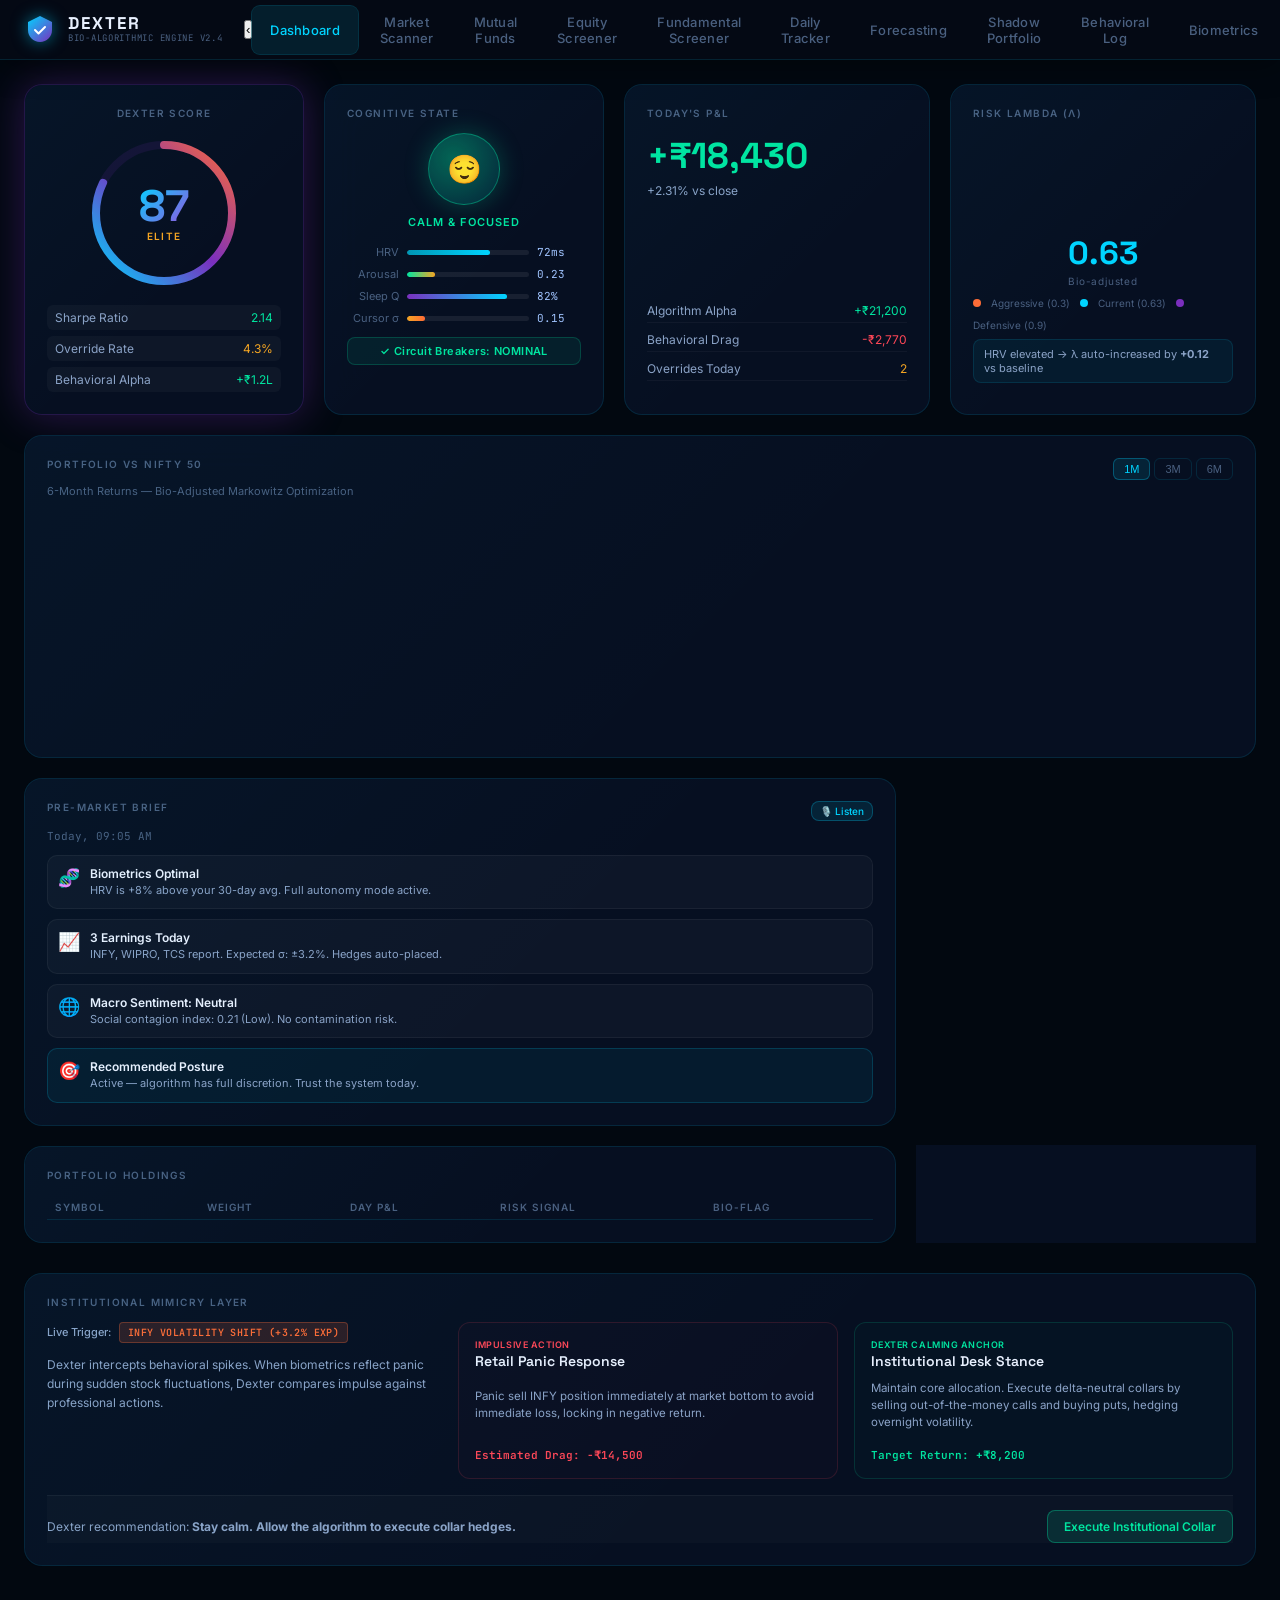
==== commit ac1bd341: "Add files via upload" ====
--- a/dexter.html
+++ b/dexter.html
@@ -137,20 +137,21 @@
       </div>
     </div>
 
-    <div class="nav-center">
-      <button class="nav-tab active" data-tab="dashboard" id="tab-dashboard">Dashboard</button>
-      <button class="nav-tab" data-tab="market" id="tab-market">Market Scanner</button>
+    <button class="nav-scroll-btn" id="nav-scroll-left" aria-label="Scroll tabs left">&#8249;</button>
+    <div class="nav-center" id="nav-center">
+      <button class="nav-tab active" data-tab="dashboard" id="tab-dashboard">Dashboard</button>
+      <button class="nav-tab" data-tab="market" id="tab-market">Market Scanner</button>
       <button class="nav-tab" data-tab="mutualfunds" id="tab-mutualfunds">Mutual Funds</button>
       <button class="nav-tab" data-tab="equity" id="tab-equity">Equity Screener</button>
       <button class="nav-tab" data-tab="fundamentals" id="tab-fundamentals">Fundamental Screener</button>
-
-      <button class="nav-tab" data-tab="tracker" id="tab-tracker">Daily Tracker</button>
-      <button class="nav-tab" data-tab="forecasting" id="tab-forecasting">Forecasting</button>
-      <button class="nav-tab" data-tab="shadow" id="tab-shadow">Shadow Portfolio</button>
-      <button class="nav-tab" data-tab="behavioral" id="tab-behavioral">Behavioral Log</button>
-      <button class="nav-tab" data-tab="biometric" id="tab-biometric">Biometrics</button>
-      <button class="nav-tab" data-tab="demat" id="tab-demat">Broker Gateway</button>
-    </div>
+      <button class="nav-tab" data-tab="tracker" id="tab-tracker">Daily Tracker</button>
+      <button class="nav-tab" data-tab="forecasting" id="tab-forecasting">Forecasting</button>
+      <button class="nav-tab" data-tab="shadow" id="tab-shadow">Shadow Portfolio</button>
+      <button class="nav-tab" data-tab="behavioral" id="tab-behavioral">Behavioral Log</button>
+      <button class="nav-tab" data-tab="biometric" id="tab-biometric">Biometrics</button>
+      <button class="nav-tab" data-tab="demat" id="tab-demat">Broker Gateway</button>
+    </div>
+    <button class="nav-scroll-btn" id="nav-scroll-right" aria-label="Scroll tabs right">&#8250;</button>
 
     <div class="nav-right">
       <div class="market-status">
@@ -739,9 +740,17 @@
               <input type="text" id="market-search" placeholder="🔍 Search stock symbol..." />
               <div class="index-filter-btns">
                 <button class="filter-btn active" data-index="ALL">ALL</button>
-                <button class="filter-btn" data-index="NIFTY">Nifty 50</button>
-                <button class="filter-btn" data-index="SENSEX">Sensex</button>
-              </div>
+                <button class="filter-btn" data-index="NIFTY">Nifty 50</button>
+                <button class="filter-btn" data-index="SENSEX">Sensex 30</button>
+              </div>
+              <div id="index-source-links" class="index-source-links">
+                <a id="idx-src-link" href="https://www.nseindia.com/market-data/live-equity-market?symbol=NIFTY%20500" target="_blank" rel="noopener noreferrer" class="idx-src-pill">
+                  <span class="idx-src-dot"></span>
+                  <span class="idx-src-label">Live source:</span>
+                  <span id="idx-src-name">NIFTY 500 · NSE Live Equity</span>
+                  <span class="idx-src-arrow">↗</span>
+                </a>
+              </div>
             </div>
           </div>
           <div class="table-wrap">
@@ -1122,6 +1131,61 @@
     <!-- ======================== DAILY TRACKER TAB ======================== -->
     <div class="tab-panel" id="panel-tracker">
       <h2>Daily Tracker Module</h2>
+      <p style="color: var(--text-dim); margin-top:-6px; margin-bottom: 18px; font-size: 13px;">Live exchange feeds from NSE &amp; BSE, refreshed every market day. Track personal positions alongside official market pulse.</p>
+
+      <!-- ===== Official Exchange Pulse ===== -->
+      <div class="exchange-pulse-grid">
+        <div class="card exchange-card" data-exchange="nse">
+          <div class="exchange-header">
+            <div>
+              <div class="exchange-name">NSE — National Stock Exchange</div>
+              <div class="exchange-sub" id="nse-date">—</div>
+            </div>
+            <a href="https://www.nseindia.com/" target="_blank" rel="noopener noreferrer" class="exchange-open">Open NSE ↗</a>
+          </div>
+          <div class="exchange-metrics" id="nse-metrics"></div>
+          <div class="exchange-frame-wrap">
+            <iframe src="https://www.nseindia.com/" title="NSE Live" class="exchange-frame" loading="lazy" referrerpolicy="no-referrer"></iframe>
+            <div class="exchange-frame-fallback">
+              <div class="ef-fallback-title">NSE blocks embedded preview</div>
+              <div class="ef-fallback-sub">Tap the button below to open the official live terminal in a new tab.</div>
+              <a href="https://www.nseindia.com/" target="_blank" rel="noopener noreferrer" class="ef-fallback-btn">Launch NSE Live ↗</a>
+            </div>
+          </div>
+          <div class="exchange-links">
+            <a href="https://www.nseindia.com/market-data/live-equity-market?symbol=NIFTY%20500" target="_blank" rel="noopener noreferrer">Live Equity</a>
+            <a href="https://www.nseindia.com/market-data/most-active-equities" target="_blank" rel="noopener noreferrer">Most Active</a>
+            <a href="https://www.nseindia.com/market-data/top-gainers-losers" target="_blank" rel="noopener noreferrer">Gainers / Losers</a>
+            <a href="https://www.nseindia.com/companies-listing/corporate-filings-announcements" target="_blank" rel="noopener noreferrer">Corp. Filings</a>
+          </div>
+        </div>
+
+        <div class="card exchange-card" data-exchange="bse">
+          <div class="exchange-header">
+            <div>
+              <div class="exchange-name">BSE — Bombay Stock Exchange</div>
+              <div class="exchange-sub" id="bse-date">—</div>
+            </div>
+            <a href="https://www.bseindia.com/" target="_blank" rel="noopener noreferrer" class="exchange-open">Open BSE ↗</a>
+          </div>
+          <div class="exchange-metrics" id="bse-metrics"></div>
+          <div class="exchange-frame-wrap">
+            <iframe src="https://www.bseindia.com/" title="BSE Live" class="exchange-frame" loading="lazy" referrerpolicy="no-referrer"></iframe>
+            <div class="exchange-frame-fallback">
+              <div class="ef-fallback-title">BSE blocks embedded preview</div>
+              <div class="ef-fallback-sub">Open the official live terminal in a new tab.</div>
+              <a href="https://www.bseindia.com/" target="_blank" rel="noopener noreferrer" class="ef-fallback-btn">Launch BSE Live ↗</a>
+            </div>
+          </div>
+          <div class="exchange-links">
+            <a href="https://www.bseindia.com/markets/equity/EQReports/topgainers.aspx" target="_blank" rel="noopener noreferrer">Top Gainers</a>
+            <a href="https://www.bseindia.com/markets/equity/EQReports/toplosers.aspx" target="_blank" rel="noopener noreferrer">Top Losers</a>
+            <a href="https://www.bseindia.com/corporates/ann.html" target="_blank" rel="noopener noreferrer">Announcements</a>
+            <a href="https://www.bseindia.com/markets/MarketInfo/DispNewNoticesCirculars.aspx" target="_blank" rel="noopener noreferrer">Circulars</a>
+          </div>
+        </div>
+      </div>
+
       <div class="grid-row">
         <!-- Add Asset Form -->
         <div class="card" style="flex: 1;">
--- a/styles.css
+++ b/styles.css
@@ -2120,6 +2120,7 @@
 .btn-dot.crash    { background: var(--red); }
 .btn-dot.hedge    { background: var(--cyan); }
 
+
 @keyframes flash-red-border {
   from { border-color: rgba(255, 71, 87, 0.45); box-shadow: 0 0 8px rgba(255, 71, 87, 0.2); }
   to   { border-color: rgba(255, 71, 87, 0.95); box-shadow: 0 0 20px rgba(255, 71, 87, 0.45); }
@@ -2155,159 +2156,367 @@
   margin-left: 6px;
 }
 
-
-@keyframes fadeUp { from { opacity: 0; transform: translateY(10px); } to { opacity: 1; transform: translateY(0); } }
-
-/* Responsive Screeners */
-@media (max-width: 768px) {
-  #panel-mutualfunds > div, 
-  #panel-equity > div, #panel-fundamentals > div {
-    flex-wrap: wrap;
-    height: auto !important;
-  }
-  #panel-mutualfunds .card:first-child,
-  #panel-equity .card:first-child, #panel-fundamentals .card:first-child {
-    flex: 1 1 100% !important;
-    max-height: 200px;
-    border-right: none !important;
-    border-bottom: 1px solid var(--border);
-  }
-}
-
-/* Data sources grid */
-.ds-grid { display: grid; grid-template-columns: repeat(auto-fill, minmax(280px, 1fr)); gap: 12px; }
-.ds-card { display: block; padding: 14px 16px; background: rgba(255,255,255,0.02); border: 1px solid var(--border); border-radius: 10px; text-decoration: none; color: var(--text); transition: all .18s ease; }
-.ds-card:hover { background: rgba(124,92,255,0.08); border-color: var(--purple); transform: translateY(-2px); box-shadow: 0 8px 24px -12px rgba(124,92,255,0.4); }
-.ds-card .ds-name { font-weight: 600; font-size: 14px; margin-bottom: 4px; display: flex; align-items: center; justify-content: space-between; gap: 8px; }
-.ds-card .ds-name::after { content: "↗"; color: var(--text-dim); font-size: 12px; opacity: .6; }
-.ds-card:hover .ds-name::after { color: var(--purple); opacity: 1; }
-.ds-card .ds-desc { font-size: 12px; color: var(--text-dim); line-height: 1.5; margin-bottom: 6px; }
-.ds-card .ds-host { font-size: 11px; color: var(--purple); font-family: ui-monospace, Menlo, monospace; opacity: .8; }
-
-/* Data Source Filters */
-.ds-toolbar {
-  display: flex;
-  align-items: center;
-  gap: 14px;
-  flex-wrap: wrap;
-  margin-bottom: 20px;
-}
-.ds-search-wrap {
-  position: relative;
-  flex: 1 1 240px;
-  min-width: 200px;
-}
-.ds-search-wrap input {
-  width: 100%;
-  padding: 10px 14px 10px 38px;
-  background: rgba(255,255,255,0.03);
-  border: 1px solid var(--border);
-  border-radius: 10px;
-  color: var(--text-primary);
-  font-family: var(--font-ui);
-  font-size: 13px;
-  outline: none;
-  transition: border-color 0.2s, box-shadow 0.2s;
-}
-.ds-search-wrap input::placeholder { color: var(--text-dim); }
-.ds-search-wrap input:focus {
-  border-color: var(--violet-l);
-  box-shadow: 0 0 0 3px rgba(123, 47, 190, 0.15);
-}
-.ds-search-icon {
-  position: absolute;
-  left: 12px;
-  top: 50%;
-  transform: translateY(-50%);
-  color: var(--text-dim);
-  font-size: 14px;
-  pointer-events: none;
-}
-.ds-pills {
-  display: flex;
-  gap: 8px;
-  flex-wrap: wrap;
-}
-.ds-pill {
-  background: rgba(255,255,255,0.03);
-  border: 1px solid var(--border);
-  border-radius: 20px;
-  padding: 6px 14px;
-  font-size: 12px;
-  font-weight: 500;
-  color: var(--text-secondary);
-  cursor: pointer;
-  transition: all 0.18s ease;
-  font-family: var(--font-ui);
-}
-.ds-pill:hover {
-  background: rgba(255,255,255,0.06);
-  border-color: var(--border-mid);
-  color: var(--text-primary);
-}
-.ds-pill.active {
-  background: rgba(123, 47, 190, 0.18);
-  border-color: var(--violet);
-  color: var(--violet-l);
-}
-.ds-count {
-  font-size: 12px;
-  color: var(--text-dim);
-  margin-left: auto;
-  white-space: nowrap;
-}
-.ds-section.hidden { display: none; }
-.ds-card.hidden { display: none; }
-
-/* ---------- Research Modal (Fundamental Screener) ---------- */
-.research-overlay {
-  position: fixed; inset: 0; z-index: 900;
-  background: rgba(2, 8, 16, 0.82);
-  backdrop-filter: blur(14px);
-  display: flex; align-items: center; justify-content: center;
-  padding: 24px;
-  animation: overlayIn 0.25s var(--ease-out);
-}
-.research-overlay.hidden { display: none; }
-.research-modal {
-  position: relative;
-  max-width: 880px; width: 100%; max-height: 88vh; overflow-y: auto;
-  background: rgba(5, 13, 28, 0.96);
-  border: 1px solid var(--border-mid);
-  border-radius: 18px;
-  padding: 32px;
-  box-shadow: 0 30px 80px rgba(0,0,0,0.6), 0 0 60px rgba(123,47,190,0.15);
-}
-.research-close {
-  position: absolute; top: 14px; right: 16px;
-  background: transparent; border: none; color: var(--text-dim);
-  font-size: 28px; cursor: pointer; line-height: 1;
-}
-.research-close:hover { color: var(--text-primary); }
-.rs-head { display: flex; align-items: baseline; gap: 14px; flex-wrap: wrap; margin-bottom: 8px; }
-.rs-symbol { font-family: var(--font-head); font-size: 28px; font-weight: 700; color: var(--text-primary); letter-spacing: 0.02em; }
-.rs-sector { font-size: 11px; padding: 3px 10px; border-radius: 12px; background: rgba(123,47,190,0.18); color: var(--violet-l); letter-spacing: 0.08em; text-transform: uppercase; }
-.rs-price-row { display: flex; align-items: baseline; gap: 12px; margin: 6px 0 22px; }
-.rs-price { font-family: var(--font-mono); font-size: 28px; font-weight: 600; color: var(--text-primary); }
-.rs-chg { font-family: var(--font-mono); font-size: 14px; }
-.rs-grid { display: grid; grid-template-columns: repeat(auto-fit, minmax(140px, 1fr)); gap: 12px; margin-bottom: 22px; }
-.rs-stat { padding: 14px 16px; background: rgba(255,255,255,0.03); border: 1px solid var(--border); border-radius: 10px; }
-.rs-stat-label { font-size: 10px; color: var(--text-dim); letter-spacing: 0.12em; margin-bottom: 6px; }
-.rs-stat-val { font-family: var(--font-mono); font-size: 18px; font-weight: 600; color: var(--text-primary); }
-.rs-section-title { font-size: 11px; letter-spacing: 0.12em; color: var(--text-dim); margin: 18px 0 10px; font-weight: 600; }
-.rs-links { display: grid; grid-template-columns: repeat(auto-fill, minmax(180px, 1fr)); gap: 10px; }
-.rs-link { display: flex; align-items: center; justify-content: space-between; padding: 10px 14px; background: rgba(255,255,255,0.02); border: 1px solid var(--border); border-radius: 8px; color: var(--text-primary); text-decoration: none; font-size: 13px; transition: all 0.18s; }
-.rs-link:hover { background: rgba(123,47,190,0.12); border-color: var(--violet); transform: translateY(-1px); }
-.rs-link::after { content: '↗'; color: var(--text-dim); margin-left: 8px; }
-.rs-actions { display: flex; gap: 10px; margin-top: 22px; flex-wrap: wrap; }
-.rs-btn { padding: 10px 18px; border-radius: 8px; border: 1px solid var(--border-mid); background: rgba(123,47,190,0.15); color: var(--violet-l); cursor: pointer; font-size: 13px; font-weight: 500; font-family: var(--font-ui); transition: all 0.18s; }
-.rs-btn:hover { background: rgba(123,47,190,0.3); }
-.rs-btn.primary { background: linear-gradient(135deg, var(--violet), var(--cyan)); color: white; border: none; }
-.rs-btn.primary:hover { box-shadow: 0 0 20px rgba(123,47,190,0.4); }
-.rs-thesis { padding: 14px 16px; background: rgba(0,212,255,0.05); border-left: 3px solid var(--cyan); border-radius: 6px; font-size: 13px; line-height: 1.6; color: var(--text-secondary); }
-
-/* Fundamental row hover */
-#fun-tbody tr { cursor: pointer; transition: background 0.15s; }
-#fun-tbody tr:hover { background: rgba(123,47,190,0.08); }
-.fun-cat-item.active { background: rgba(123,47,190,0.18); color: var(--violet-l) !important; }
-.fun-cat-item .cnt { color: var(--text-dim); font-size: 11px; margin-left: 6px; }
+/* ═══════════════════════════════════════════════
+   FUNDAMENTAL SCREENER — Research Hub Styles
+   ═══════════════════════════════════════════════ */
+
+/* Research Hub Bar */
+.research-hub-bar {
+  display: flex;
+  flex-direction: column;
+  gap: 12px;
+  margin-bottom: 20px;
+  padding: 16px;
+  background: rgba(13, 19, 33, 0.6);
+  border: 1px solid var(--border);
+  border-radius: 14px;
+  backdrop-filter: blur(16px);
+}
+
+.hub-group {
+  display: flex;
+  align-items: flex-start;
+  gap: 12px;
+}
+
+.hub-group-label {
+  font-family: var(--font-mono);
+  font-size: 9px;
+  font-weight: 700;
+  letter-spacing: 0.08em;
+  padding: 5px 10px;
+  border-radius: 6px;
+  white-space: nowrap;
+  min-width: 130px;
+  text-align: center;
+  flex-shrink: 0;
+  margin-top: 4px;
+}
+.hub-group-label.free { background: rgba(0, 229, 160, 0.1); color: #00E5A0; border: 1px solid rgba(0, 229, 160, 0.2); }
+.hub-group-label.broker { background: rgba(0, 136, 255, 0.1); color: #0088FF; border: 1px solid rgba(0, 136, 255, 0.2); }
+.hub-group-label.paid { background: rgba(245, 166, 35, 0.1); color: #F5A623; border: 1px solid rgba(245, 166, 35, 0.2); }
+.hub-group-label.oss { background: rgba(123, 47, 190, 0.12); color: #A855F7; border: 1px solid rgba(123, 47, 190, 0.25); }
+.hub-group-label.thematic { background: rgba(255, 71, 87, 0.1); color: #FF4757; border: 1px solid rgba(255, 71, 87, 0.2); }
+
+.hub-group-btns {
+  display: flex;
+  flex-wrap: wrap;
+  gap: 6px;
+}
+
+.hub-btn {
+  display: flex;
+  align-items: center;
+  gap: 5px;
+  padding: 5px 10px;
+  background: rgba(255, 255, 255, 0.03);
+  border: 1px solid rgba(255, 255, 255, 0.08);
+  border-radius: 8px;
+  color: var(--text-secondary);
+  font-family: var(--font-ui);
+  font-size: 11px;
+  font-weight: 500;
+  cursor: pointer;
+  transition: all 0.25s var(--ease-out);
+  white-space: nowrap;
+}
+.hub-btn:hover {
+  background: rgba(0, 212, 255, 0.08);
+  border-color: rgba(0, 212, 255, 0.3);
+  color: var(--cyan);
+  box-shadow: 0 0 12px rgba(0, 212, 255, 0.15);
+  transform: translateY(-1px);
+}
+.hub-icon { font-size: 13px; }
+.hub-name { font-size: 10.5px; }
+
+/* Fundamental Workspace */
+.fun-workspace {
+  display: grid;
+  grid-template-columns: 280px 1fr;
+  gap: 20px;
+  align-items: start;
+}
+
+.fun-sidebar {
+  display: flex;
+  flex-direction: column;
+}
+
+.fun-table-card {
+  display: flex;
+  flex-direction: column;
+  min-height: 600px;
+}
+
+.fun-table-header {
+  display: flex;
+  justify-content: space-between;
+  align-items: center;
+  margin-bottom: 12px;
+}
+
+.fun-table-badge {
+  font-family: var(--font-mono);
+  font-size: 10px;
+  font-weight: 600;
+  color: var(--cyan);
+  background: rgba(0, 212, 255, 0.08);
+  border: 1px solid rgba(0, 212, 255, 0.2);
+  padding: 3px 10px;
+  border-radius: 20px;
+}
+
+.fun-table-scroll {
+  overflow-y: auto;
+  max-height: 560px;
+  flex: 1;
+}
+
+/* Category Items */
+.fun-cat-item {
+  cursor: pointer;
+  padding: 5px 10px;
+  border-radius: 6px;
+  transition: all 0.2s;
+  color: var(--text-secondary);
+  display: flex;
+  align-items: center;
+  justify-content: space-between;
+}
+.fun-cat-item:hover {
+  background: rgba(0, 212, 255, 0.06);
+  color: var(--text-primary);
+}
+.fun-cat-item.active {
+  background: rgba(0, 212, 255, 0.12);
+  color: var(--cyan);
+  font-weight: 600;
+}
+.fun-cat-count {
+  font-family: var(--font-mono);
+  font-size: 10px;
+  color: var(--text-dim);
+}
+
+/* Advanced Filters */
+.fun-filters {
+  display: flex;
+  flex-direction: column;
+  gap: 12px;
+  margin-top: 12px;
+}
+
+.fun-filter-group {
+  display: flex;
+  flex-direction: column;
+  gap: 4px;
+}
+
+.fun-filter-group label {
+  font-size: 9px;
+  font-weight: 600;
+  color: var(--text-dim);
+  text-transform: uppercase;
+  letter-spacing: 0.06em;
+}
+
+.fun-filter-group input {
+  background: rgba(5, 10, 22, 0.6);
+  border: 1px solid var(--border);
+  color: var(--text-primary);
+  font-family: var(--font-ui);
+  font-size: 11px;
+  padding: 7px 10px;
+  border-radius: 6px;
+  outline: none;
+  transition: all 0.3s;
+  width: 100%;
+  box-sizing: border-box;
+}
+.fun-filter-group input:focus {
+  border-color: var(--cyan);
+  box-shadow: 0 0 8px rgba(0, 212, 255, 0.2);
+}
+.fun-filter-group input::placeholder {
+  color: var(--text-dim);
+}
+
+.fun-range-row {
+  display: flex;
+  align-items: center;
+  gap: 6px;
+}
+.fun-range-row input {
+  flex: 1;
+}
+.fun-range-sep {
+  color: var(--text-dim);
+  font-size: 12px;
+}
+
+.fun-reset-btn {
+  background: rgba(255, 71, 87, 0.06);
+  border: 1px solid rgba(255, 71, 87, 0.2);
+  color: var(--red);
+  font-family: var(--font-ui);
+  font-size: 10px;
+  font-weight: 600;
+  padding: 6px 12px;
+  border-radius: 6px;
+  cursor: pointer;
+  transition: all 0.2s;
+  margin-top: 4px;
+}
+.fun-reset-btn:hover {
+  background: rgba(255, 71, 87, 0.15);
+  box-shadow: 0 0 10px rgba(255, 71, 87, 0.15);
+}
+
+/* Quick Stats */
+.fun-quick-stats {
+  display: flex;
+  flex-direction: column;
+  gap: 8px;
+  margin-top: 10px;
+}
+.fun-stat-item {
+  display: flex;
+  justify-content: space-between;
+  align-items: center;
+  padding: 6px 10px;
+  background: rgba(255, 255, 255, 0.02);
+  border: 1px solid var(--border);
+  border-radius: 8px;
+}
+.fun-stat-item span {
+  font-size: 10px;
+  color: var(--text-dim);
+}
+.fun-stat-item strong {
+  font-family: var(--font-mono);
+  font-size: 13px;
+  color: var(--cyan);
+}
+
+/* Sortable Headers */
+.fun-sortable {
+  cursor: pointer;
+  user-select: none;
+  transition: color 0.2s;
+}
+.fun-sortable:hover {
+  color: var(--cyan) !important;
+}
+
+/* Company Cell */
+.fun-company-cell {
+  display: flex;
+  flex-direction: column;
+  gap: 1px;
+}
+.fun-company-name {
+  font-weight: 600;
+  color: var(--text-primary);
+  font-size: 12px;
+}
+.fun-company-sym {
+  font-family: var(--font-mono);
+  font-size: 9px;
+  color: var(--text-dim);
+  letter-spacing: 0.04em;
+}
+
+/* Research Dropdown */
+.fun-research-cell {
+  position: relative;
+}
+.fun-research-btn {
+  background: rgba(0, 212, 255, 0.06);
+  border: 1px solid rgba(0, 212, 255, 0.15);
+  border-radius: 6px;
+  padding: 3px 8px;
+  font-size: 12px;
+  cursor: pointer;
+  transition: all 0.2s;
+}
+.fun-research-btn:hover {
+  background: rgba(0, 212, 255, 0.15);
+  border-color: rgba(0, 212, 255, 0.4);
+  box-shadow: 0 0 10px rgba(0, 212, 255, 0.2);
+  transform: scale(1.1);
+}
+
+.fun-research-dropdown {
+  position: absolute;
+  right: 0;
+  top: 100%;
+  z-index: 100;
+  background: rgba(13, 19, 33, 0.98);
+  border: 1px solid rgba(0, 212, 255, 0.25);
+  border-radius: 10px;
+  padding: 6px 0;
+  min-width: 180px;
+  backdrop-filter: blur(20px);
+  box-shadow: 0 8px 32px rgba(0, 0, 0, 0.6), 0 0 20px rgba(0, 212, 255, 0.1);
+  opacity: 0;
+  pointer-events: none;
+  transform: translateY(-4px) scale(0.95);
+  transition: all 0.2s var(--ease-out);
+}
+.fun-research-dropdown.open {
+  opacity: 1;
+  pointer-events: all;
+  transform: translateY(4px) scale(1);
+}
+
+.fun-dd-link {
+  display: flex;
+  align-items: center;
+  gap: 8px;
+  padding: 7px 14px;
+  color: var(--text-secondary);
+  text-decoration: none;
+  font-size: 11px;
+  font-family: var(--font-ui);
+  transition: all 0.15s;
+}
+.fun-dd-link:hover {
+  background: rgba(0, 212, 255, 0.08);
+  color: var(--cyan);
+}
+
+/* Main table enhancements */
+.fun-main-table th {
+  position: sticky;
+  top: 0;
+  background: var(--bg-card);
+  z-index: 5;
+}
+
+/* Responsive for fundamentals */
+@media (max-width: 1200px) {
+  .fun-workspace { grid-template-columns: 1fr; }
+  .hub-group { flex-direction: column; }
+  .hub-group-label { min-width: unset; }
+}
+
+
+
+@keyframes fadeUp { from { opacity: 0; transform: translateY(10px); } to { opacity: 1; transform: translateY(0); } }
+
+/* Responsive Screeners */
+@media (max-width: 768px) {
+  #panel-mutualfunds > div, 
+  #panel-equity > div, #panel-fundamentals > div {
+    flex-wrap: wrap;
+    height: auto !important;
+  }
+  #panel-mutualfunds .card:first-child,
+  #panel-equity .card:first-child, #panel-fundamentals .card:first-child {
+    flex: 1 1 100% !important;
+    max-height: 200px;
+    border-right: none !important;
+    border-bottom: 1px solid var(--border);
+  }
+}
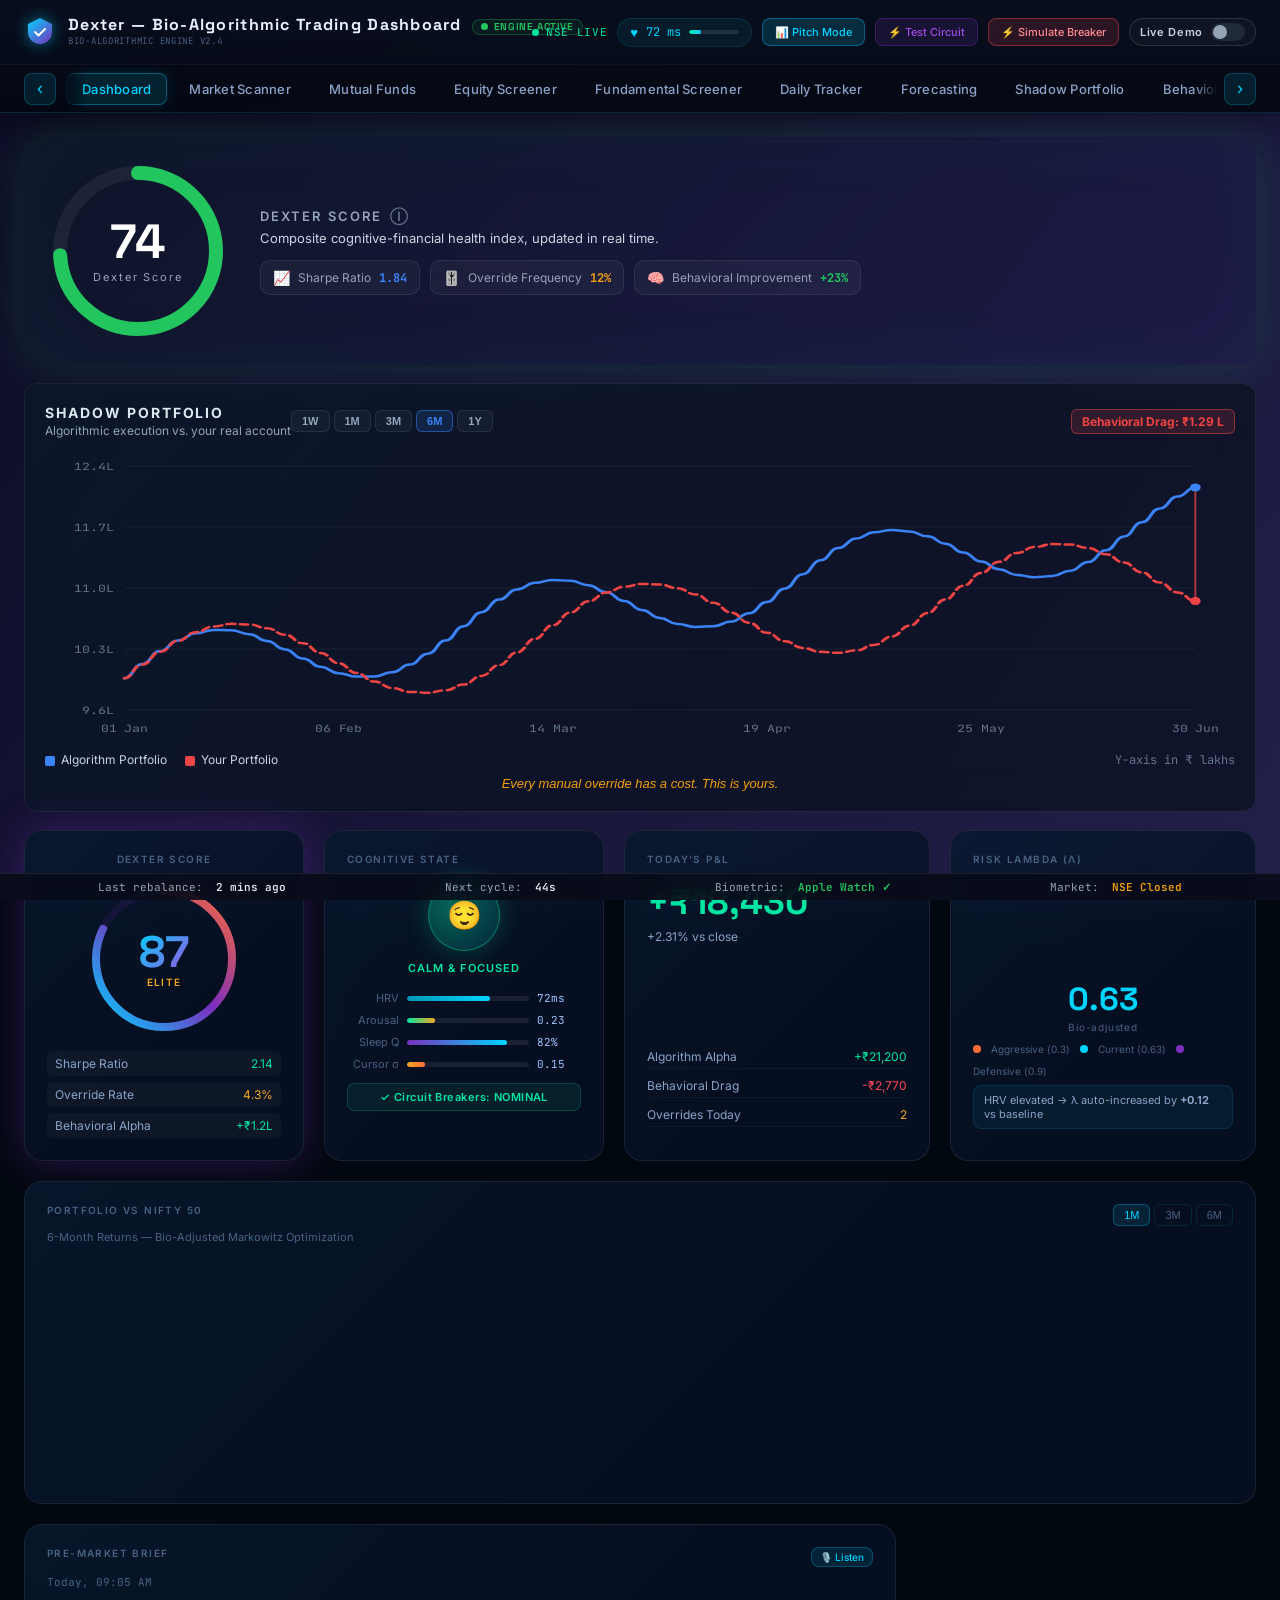
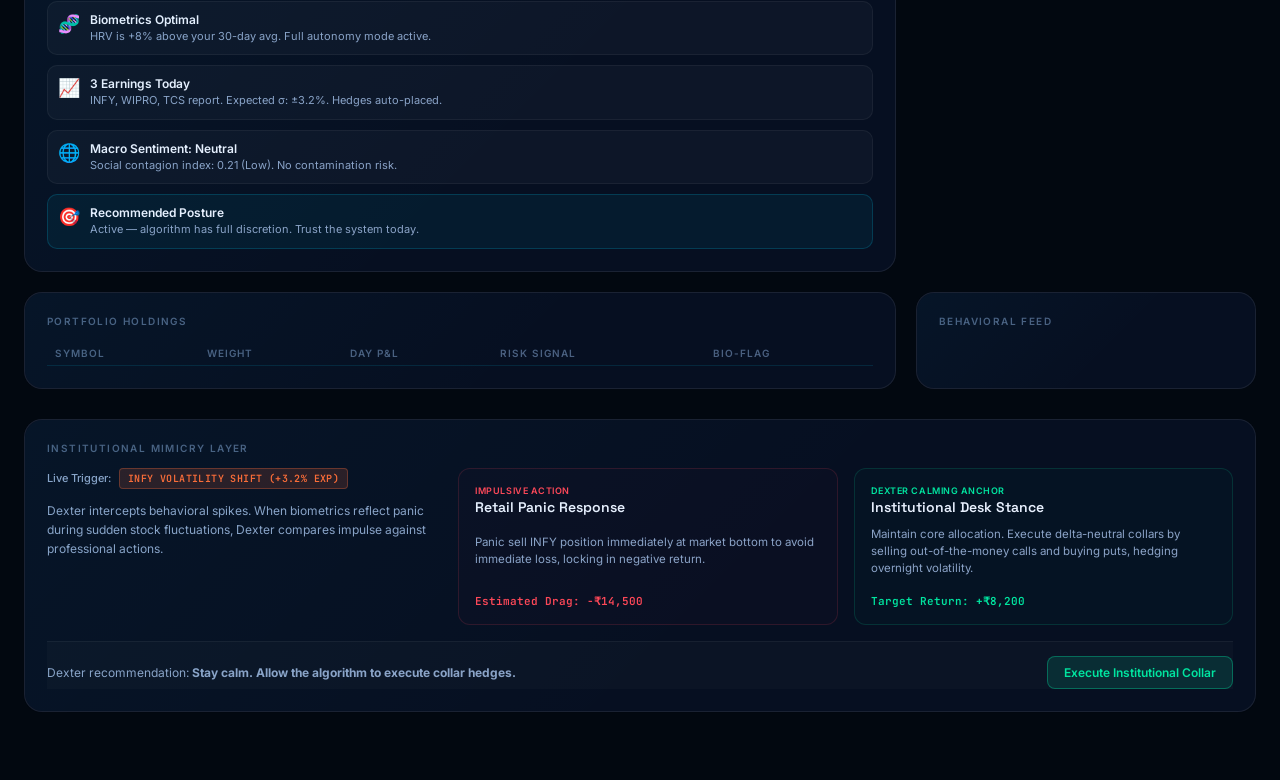
==== commit 9b127560: "Add files via upload" ====
--- a/dexter.html
+++ b/dexter.html
@@ -13,6 +13,7 @@
     href="https://fonts.googleapis.com/css2?family=Inter:wght@300;400;500;600;700;800&family=JetBrains+Mono:wght@400;500;600&family=Space+Grotesk:wght@400;500;600;700&display=swap"
     rel="stylesheet" />
   <link rel="stylesheet" href="styles.css" />
+  <link rel="stylesheet" href="addons.css" />
 </head>
 
 <body data-mode="full" data-arousal="low">
@@ -41,7 +42,7 @@
   <!-- Pitch Deck Overlay -->
   <div id="pitch-deck-overlay" class="pitch-overlay hidden">
     <div class="pitch-modal">
-      <button class="pitch-close-btn" id="pitch-close-btn">&times;</button>
+      <button class="pitch-close-btn" id="pitch-close-btn" aria-label="Close pitch deck">&times;</button>
       <div class="pitch-slides">
         <!-- Slide 1 -->
         <div class="pitch-slide active" data-slide="0">
@@ -117,7 +118,8 @@
 
   <!-- Top Nav -->
   <nav class="top-nav">
-    <div class="nav-brand">
+    <div class="nav-row nav-row-top">
+    <div class="nav-brand">
       <div class="brand-logo">
         <svg width="32" height="32" viewBox="0 0 32 32" fill="none">
           <path d="M16 2L28 8V16C28 22.627 22.627 28 16 28C9.373 28 4 22.627 4 16V8L16 2Z" fill="url(#shieldGrad)" />
@@ -131,43 +133,52 @@
           </defs>
         </svg>
       </div>
-      <div>
-        <span class="brand-name">DEXTER</span>
-        <span class="brand-sub">Bio-Algorithmic Engine v2.4</span>
-      </div>
+      <div>
+        <h1 class="brand-name">Dexter — Bio-Algorithmic Trading Dashboard</h1>
+        <span class="brand-sub">Bio-Algorithmic Engine v2.4</span>
+      </div>
     </div>
-
-    <button class="nav-scroll-btn" id="nav-scroll-left" aria-label="Scroll tabs left">&#8249;</button>
-    <div class="nav-center" id="nav-center">
-      <button class="nav-tab active" data-tab="dashboard" id="tab-dashboard">Dashboard</button>
-      <button class="nav-tab" data-tab="market" id="tab-market">Market Scanner</button>
-      <button class="nav-tab" data-tab="mutualfunds" id="tab-mutualfunds">Mutual Funds</button>
-      <button class="nav-tab" data-tab="equity" id="tab-equity">Equity Screener</button>
-      <button class="nav-tab" data-tab="fundamentals" id="tab-fundamentals">Fundamental Screener</button>
-      <button class="nav-tab" data-tab="tracker" id="tab-tracker">Daily Tracker</button>
-      <button class="nav-tab" data-tab="forecasting" id="tab-forecasting">Forecasting</button>
-      <button class="nav-tab" data-tab="shadow" id="tab-shadow">Shadow Portfolio</button>
-      <button class="nav-tab" data-tab="behavioral" id="tab-behavioral">Behavioral Log</button>
-      <button class="nav-tab" data-tab="biometric" id="tab-biometric">Biometrics</button>
-      <button class="nav-tab" data-tab="demat" id="tab-demat">Broker Gateway</button>
-    </div>
-    <button class="nav-scroll-btn" id="nav-scroll-right" aria-label="Scroll tabs right">&#8250;</button>
 
     <div class="nav-right">
       <div class="market-status">
         <span class="status-dot pulse"></span>
         <span class="status-text">NSE LIVE</span>
       </div>
-      <div class="biometric-pill" id="biometric-pill">
+      <div class="biometric-pill" id="biometric-pill" aria-label="Heart rate variability and arousal">
         <div class="hrv-icon">♥</div>
         <span id="nav-hrv">72 ms</span>
         <div class="arousal-bar">
           <div class="arousal-fill" id="nav-arousal-fill" style="width:23%"></div>
         </div>
       </div>
-      <button class="trigger-btn pitch-deck-btn" id="pitch-deck-btn">📊 Pitch Mode</button>
-      <button class="trigger-btn" id="trigger-circuit-breaker-btn">⚡ Test Circuit</button>
+      <button class="trigger-btn pitch-deck-btn" id="pitch-deck-btn" aria-label="Open pitch deck mode">📊 Pitch Mode</button>
+      <button class="trigger-btn" id="trigger-circuit-breaker-btn" aria-label="Test circuit breaker">⚡ Test Circuit</button>
+      <button class="trigger-btn danger-btn" id="simulate-cb-btn" aria-label="Simulate circuit breaker event">⚡ Simulate Breaker</button>
+      <label class="demo-toggle" id="demo-toggle" title="Toggle live demo simulation" aria-label="Toggle live demo">
+        <span class="demo-toggle-label">Live Demo</span>
+        <span class="demo-toggle-switch"><span class="demo-toggle-knob"></span></span>
+      </label>
     </div>
+    </div>
+
+    <div class="nav-row nav-row-tabs">
+      <button class="nav-scroll-btn" id="nav-scroll-left" aria-label="Scroll tabs left">&#8249;</button>
+      <div class="nav-center" id="nav-center" role="tablist" aria-label="Dashboard sections">
+        <button class="nav-tab active" data-tab="dashboard" id="tab-dashboard" role="tab">Dashboard</button>
+        <button class="nav-tab" data-tab="market" id="tab-market" role="tab">Market Scanner</button>
+        <button class="nav-tab" data-tab="mutualfunds" id="tab-mutualfunds" role="tab">Mutual Funds</button>
+        <button class="nav-tab" data-tab="equity" id="tab-equity" role="tab">Equity Screener</button>
+        <button class="nav-tab" data-tab="fundamentals" id="tab-fundamentals" role="tab">Fundamental Screener</button>
+        <button class="nav-tab" data-tab="tracker" id="tab-tracker" role="tab">Daily Tracker</button>
+        <button class="nav-tab" data-tab="forecasting" id="tab-forecasting" role="tab">Forecasting</button>
+        <button class="nav-tab" data-tab="shadow" id="tab-shadow" role="tab">Shadow Portfolio</button>
+        <button class="nav-tab" data-tab="behavioral" id="tab-behavioral" role="tab">Behavioral Log</button>
+        <button class="nav-tab" data-tab="biometric" id="tab-biometric" role="tab">Biometrics</button>
+        <button class="nav-tab" data-tab="demat" id="tab-demat" role="tab">Broker Gateway</button>
+        <button class="nav-tab" data-tab="news" id="tab-news" role="tab">Market News</button>
+      </div>
+      <button class="nav-scroll-btn" id="nav-scroll-right" aria-label="Scroll tabs right">&#8250;</button>
+    </div>
   </nav>
 
   <!-- Main Content -->
@@ -937,7 +948,7 @@
                   <th>FUND NAME</th>
                   <th>RATING</th>
                   <th>NAV (₹)</th>
-                  <th>3Y RETURN</th>
+                  <th id="mf-return-th">3Y RETURN</th>
                 </tr>
               </thead>
               <tbody id="mf-tbody">
@@ -947,6 +958,7 @@
           </div>
         </div>
       </div>
+
     </div>
 
     
@@ -1097,37 +1109,116 @@
     <!-- ======================== FORECASTING TAB ======================== -->
     <div class="tab-panel" id="panel-forecasting">
       <div class="panel-header">
-        <h2>Stochastic Growth Forecasting & Prediction</h2>
-        <p>Estimated growth trajectories using mathematical models (GBM, Mean Reversion, Monte Carlo).</p>
-      </div>
-
-      <div class="card" style="background: rgba(255, 71, 87, 0.05); border-left: 4px solid var(--pink); padding: 16px; margin-bottom: 24px;">
-        <h4 style="color: var(--pink); margin: 0 0 8px 0;">⚠️ DISCLAIMER</h4>
-        <p style="color: var(--text-dim); margin: 0; font-size: 13px;">These predictions are based strictly on mathematical stochastic models (GBM/Monte Carlo/OU). They do not account for black-swan events, fundamental shifts, or behavioral contamination. Follow them under your own discretion.</p>
-      </div>
-
-      <div class="grid-row">
-        <!-- Main Projection Canvas -->
-        <div class="card wide chart-card" style="grid-column: span 3;">
-          <div class="card-header">
-            <div>
-              <div class="card-label">Monte Carlo Stochastic Projections (1-Year)</div>
-              <div class="card-sub">Simulating 50 potential price paths using Geometric Brownian Motion</div>
-            </div>
-            <div class="chart-tabs">
-              <button class="trigger-btn" id="run-monte-carlo-btn" style="background: rgba(0, 212, 255, 0.1); border-color: rgba(0, 212, 255, 0.25);">▶ Run Simulation</button>
-            </div>
-          </div>
-          <canvas id="forecasting-canvas" width="900" height="300"></canvas>
-          <div class="forecasting-stats" style="display: flex; gap: 24px; margin-top: 16px; padding-top: 16px; border-top: 1px solid var(--border);">
-            <div class="base-stat"><span>Expected Value (μ)</span><strong class="positive" id="fc-ev">--</strong></div>
-            <div class="base-stat"><span>95% Confidence Upper</span><strong class="positive" id="fc-p95">--</strong></div>
-            <div class="base-stat"><span>5% Confidence Lower</span><strong class="negative" id="fc-p5">--</strong></div>
-            <div class="base-stat"><span>Volatility (σ)</span><strong class="neutral" id="fc-vol">18.5%</strong></div>
-          </div>
-        </div>
-      </div>
-    </div>
+        <h2>Forecasting Lab</h2>
+        <p>World-class multi-model forecasting for Indian equities and mutual funds — 17 stock models, 5 MF models, fully deterministic and offline-reproducible.</p>
+      </div>
+
+      <div class="fc-subtab-bar">
+        <button class="fc-subtab active" data-sub="stock">📈 Stock Forecasting <span class="fc-sub-count">17 models</span></button>
+        <button class="fc-subtab" data-sub="mf">🏦 Mutual Fund Forecasting <span class="fc-sub-count">5 models</span></button>
+      </div>
+
+      <div class="card" style="background: rgba(255, 71, 87, 0.05); border-left: 4px solid var(--pink); padding: 14px; margin: 16px 0 18px;">
+        <h4 style="color: var(--pink); margin: 0 0 6px 0; font-size: 13px;">⚠️ DISCLAIMER</h4>
+        <p style="color: var(--text-dim); margin: 0; font-size: 12px; line-height: 1.55;">Forecasts are produced by deterministic mathematical models on seeded synthetic OHLCV for reproducibility. They are research outputs, not investment advice. Black-swan events, regime breaks, and behavioural contamination are out of scope. Trade at your own discretion.</p>
+      </div>
+
+      <!-- ─── SUB-PANEL · STOCK FORECASTING (17 models) ─── -->
+      <div class="fc-sub-panel active" id="fc-sub-stock">
+        <div class="card wide" style="padding: 20px;">
+          <div class="card-header" style="margin-bottom: 14px;">
+            <div>
+              <div class="card-label" style="color: var(--cyan);">Stock Prediction Suite · 17 Models</div>
+              <div class="card-sub">ARIMA · SARIMA · ETS · OLS · Ridge · RF · GBM · SVR · KNN · LSTM · GRU · Transformer · CNN · Prophet · Ensemble · Monte Carlo · WaveNet</div>
+            </div>
+          </div>
+          <div class="sps-controls">
+            <div class="sps-control">
+              <label>Ticker</label>
+              <select id="sps-ticker"></select>
+            </div>
+            <div class="sps-control">
+              <label>Forecast horizon <span id="sps-days-out" class="sps-days-out">30d</span></label>
+              <input type="range" id="sps-days" min="5" max="180" step="1" value="30"/>
+            </div>
+            <div class="sps-control sps-actions">
+              <button class="trigger-btn" id="sps-sel-all">Select All</button>
+              <button class="trigger-btn" id="sps-sel-none">Clear</button>
+              <button class="trigger-btn primary" id="sps-run">▶ Run Selected</button>
+              <button class="trigger-btn accent" id="sps-run-all">▶▶ Run All 17</button>
+            </div>
+          </div>
+          <div id="sps-model-grid" class="sps-model-grid"></div>
+          <div id="sps-chart-host" class="sps-chart-host">
+            <div class="sps-empty">Select models and click <strong>Run Selected</strong> to render forecasts.</div>
+          </div>
+          <div id="sps-table-host"></div>
+          <pre id="sps-log" class="sps-log"></pre>
+        </div>
+
+        <!-- ─── Multi-Model Prediction Suite (NIFTY / CNX 500) ─── -->
+        <div class="card wide" style="margin-top: 24px; padding: 20px;">
+          <div class="card-header" style="margin-bottom: 14px;">
+            <div>
+              <div class="card-label" style="color: var(--cyan);">Nifty / CNX-500 Multi-Model Pipeline</div>
+              <div class="card-sub">HMM regimes · Gradient-boosted direction classifier · ARIMA+EMA hybrid · Friction-aware backtest</div>
+            </div>
+            <div class="chart-tabs" style="display:flex; gap:8px; flex-wrap:wrap;">
+              <select id="mms-dataset" style="background: rgba(255,255,255,0.04); color: var(--text-primary); border: 1px solid var(--border); border-radius: 8px; padding: 8px 10px; font-size: 13px;">
+                <option value="CNX500_Index">CNX 500 Index</option>
+                <option value="Reliance">Reliance</option>
+                <option value="HDFC_Bank">HDFC Bank</option>
+                <option value="ICICI_Bank">ICICI Bank</option>
+                <option value="Bharti_Airtel">Bharti Airtel</option>
+                <option value="SBI">SBI</option>
+              </select>
+              <button class="trigger-btn" id="mms-run-one" style="background: rgba(0, 212, 255, 0.1); border-color: rgba(0, 212, 255, 0.25);">▶ Run Pipeline</button>
+              <button class="trigger-btn" id="mms-run-all" style="background: rgba(124, 92, 255, 0.1); border-color: rgba(124, 92, 255, 0.25);">▶▶ Run All Datasets</button>
+            </div>
+          </div>
+          <pre id="mms-output" style="background: rgba(0,0,0,0.35); border: 1px solid var(--border); border-radius: 8px; padding: 14px; font-family: var(--font-mono); font-size: 12px; color: var(--text-secondary); max-height: 540px; overflow: auto; white-space: pre; margin: 0;">Select a dataset and click Run Pipeline. Synthetic OHLCV (GBM seeded per stock) is used for offline reproducibility.</pre>
+        </div>
+
+        <div class="card wide chart-card" style="margin-top: 24px;">
+          <div class="card-header">
+            <div>
+              <div class="card-label">Monte Carlo Stochastic Projections (1-Year)</div>
+              <div class="card-sub">50 GBM paths · ₹ expected value / 5-95 percentile band</div>
+            </div>
+            <div class="chart-tabs">
+              <button class="trigger-btn" id="run-monte-carlo-btn" style="background: rgba(0, 212, 255, 0.1); border-color: rgba(0, 212, 255, 0.25);">▶ Run Simulation</button>
+            </div>
+          </div>
+          <canvas id="forecasting-canvas" width="900" height="300"></canvas>
+          <div class="forecasting-stats" style="display: flex; gap: 24px; margin-top: 16px; padding-top: 16px; border-top: 1px solid var(--border);">
+            <div class="base-stat"><span>Expected Value (μ)</span><strong class="positive" id="fc-ev">--</strong></div>
+            <div class="base-stat"><span>95% Confidence Upper</span><strong class="positive" id="fc-p95">--</strong></div>
+            <div class="base-stat"><span>5% Confidence Lower</span><strong class="negative" id="fc-p5">--</strong></div>
+            <div class="base-stat"><span>Volatility (σ)</span><strong class="neutral" id="fc-vol">18.5%</strong></div>
+          </div>
+        </div>
+      </div>
+
+      <!-- ─── SUB-PANEL · MUTUAL FUND FORECASTING ─── -->
+      <div class="fc-sub-panel" id="fc-sub-mf">
+        <div class="card wide" style="padding: 20px;">
+          <div class="card-header" style="margin-bottom: 14px;">
+            <div>
+              <div class="card-label" style="color: var(--purple);">Mutual Fund Category Forecasting Suite</div>
+              <div class="card-sub">Value Research category data (Jun 2026) · Momentum-MR · Linear trend · Regime scenarios · Sharpe rank · Monte Carlo NAV</div>
+            </div>
+            <div class="chart-tabs" style="display:flex; gap:8px; flex-wrap:wrap;">
+              <button class="trigger-btn mfc-tab active" data-model="m1">1 · Momentum/MR</button>
+              <button class="trigger-btn mfc-tab" data-model="m2">2 · Trend Fcst</button>
+              <button class="trigger-btn mfc-tab" data-model="m3">3 · Regime ER</button>
+              <button class="trigger-btn mfc-tab" data-model="m4">4 · Sharpe Rank</button>
+              <button class="trigger-btn mfc-tab" data-model="m5">5 · Monte Carlo</button>
+            </div>
+          </div>
+          <pre id="mfc-output" style="background: rgba(0,0,0,0.35); border: 1px solid var(--border); border-radius: 8px; padding: 14px; font-family: var(--font-mono); font-size: 12px; color: var(--text-secondary); max-height: 540px; overflow: auto; white-space: pre; margin: 0;">Loading category data…</pre>
+        </div>
+      </div>
+    </div>
     <!-- ======================== DAILY TRACKER TAB ======================== -->
     <div class="tab-panel" id="panel-tracker">
       <h2>Daily Tracker Module</h2>
@@ -1230,12 +1321,36 @@
       </div>
     </div>
 
+    <!-- ======================== MARKET NEWS TAB ======================== -->
+    <div class="tab-panel" id="panel-news">
+      <div style="display:flex;justify-content:space-between;align-items:center;flex-wrap:wrap;gap:12px;">
+        <div>
+          <h2 style="margin:0;">Market News <span style="color:var(--cyan);font-size:14px;font-weight:500;">● LIVE</span></h2>
+          <div style="font-size:12px;color:var(--text-dim);margin-top:4px;">Real-time feed sourced from Moneycontrol RSS · <span id="news-updated">Loading…</span></div>
+        </div>
+        <button id="news-refresh" style="padding:8px 16px;border-radius:6px;background:rgba(0,212,255,0.15);border:1px solid rgba(0,212,255,0.35);color:var(--cyan);cursor:pointer;font-weight:600;">↻ Refresh</button>
+      </div>
+      <div id="news-tabs" style="display:flex;flex-wrap:wrap;gap:6px;margin:18px 0;">
+        <button class="news-tab-btn active" data-idx="0">Markets</button>
+        <button class="news-tab-btn" data-idx="1">Business</button>
+        <button class="news-tab-btn" data-idx="2">Latest</button>
+        <button class="news-tab-btn" data-idx="3">Economy</button>
+        <button class="news-tab-btn" data-idx="4">Mutual Funds</button>
+      </div>
+      <div id="news-list" class="news-grid"></div>
+    </div>
+
   </main>
 
   <script src="funds_db.js"></script>
   <script src="stocks_db.js"></script>
   <script src="screener_db.js"></script>
+  <script src="forecast_suite.js"></script>
+  <script src="stock_models_suite.js"></script>
   <script src="app.js"></script>
+  <script src="addons.js"></script>
+  <script src="mf_enhanced.js"></script>
+  <script src="news_feed.js"></script>
 </body>
 
 </html>
--- a/styles.css
+++ b/styles.css
@@ -167,36 +167,60 @@
   position: sticky;
   top: 0;
   z-index: 100;
-  display: flex;
-  align-items: center;
-  gap: 0;
-  padding: 0 24px;
-  height: 60px;
-  background: rgba(5, 10, 22, 0.9);
-  backdrop-filter: blur(24px);
-  border-bottom: 1px solid var(--border);
-  box-shadow: 0 4px 32px rgba(0,0,0,0.4);
+  display: flex;
+  flex-direction: column;
+  gap: 0;
+  padding: 0;
+  background: linear-gradient(180deg, rgba(8,14,28,0.95) 0%, rgba(5,10,22,0.92) 100%);
+  backdrop-filter: blur(24px);
+  -webkit-backdrop-filter: blur(24px);
+  border-bottom: 1px solid var(--border);
+  box-shadow: 0 4px 32px rgba(0,0,0,0.45);
+}
+
+.nav-row {
+  display: flex;
+  align-items: center;
+  gap: 12px;
+  padding: 0 24px;
+  width: 100%;
+}
+.nav-row-top {
+  height: 64px;
+  justify-content: space-between;
+}
+.nav-row-tabs {
+  height: 48px;
+  border-top: 1px solid rgba(255,255,255,0.04);
+  background: rgba(0,0,0,0.18);
+  gap: 6px;
 }
 
 .nav-brand {
   display: flex;
   align-items: center;
   gap: 12px;
-  min-width: 220px;
+  min-width: 0;
+  flex-shrink: 1;
 }
 .brand-logo {
   display: flex;
   align-items: center;
   filter: drop-shadow(0 0 8px rgba(0, 212, 255, 0.5));
 }
-.brand-name {
+.brand-name {
   font-family: var(--font-head);
-  font-size: 17px;
+  font-size: 16px;
   font-weight: 700;
-  letter-spacing: 0.12em;
+  letter-spacing: 0.08em;
   color: var(--text-primary);
   display: block;
   line-height: 1;
+  margin: 0;
+  white-space: nowrap;
+  overflow: hidden;
+  text-overflow: ellipsis;
+  max-width: 46vw;
 }
 .brand-sub {
   font-size: 9px;
@@ -207,40 +231,98 @@
   display: block;
 }
 
-.nav-center {
-  display: flex;
-  gap: 4px;
-  flex: 1;
-  justify-content: center;
-}
-
-.nav-tab {
+.nav-center {
+  display: flex;
+  gap: 6px;
+  flex: 1;
+  justify-content: flex-start;
+  overflow-x: auto;
+  scroll-behavior: smooth;
+  scrollbar-width: none;
+  -ms-overflow-style: none;
+  padding: 6px 4px;
+  mask-image: linear-gradient(90deg, transparent 0, #000 24px, #000 calc(100% - 24px), transparent 100%);
+  -webkit-mask-image: linear-gradient(90deg, transparent 0, #000 24px, #000 calc(100% - 24px), transparent 100%);
+}
+.nav-center::-webkit-scrollbar { display: none; }
+
+.nav-scroll-btn {
+  background: rgba(0, 212, 255, 0.10);
+  border: 1px solid rgba(0, 212, 255, 0.22);
+  color: var(--cyan);
+  width: 32px;
+  height: 32px;
+  border-radius: 8px;
+  font-size: 18px;
+  line-height: 1;
+  cursor: pointer;
+  display: flex;
+  align-items: center;
+  justify-content: center;
+  transition: all 0.2s;
+  flex-shrink: 0;
+  padding-bottom: 2px;
+}
+.nav-scroll-btn:focus-visible,
+.nav-tab:focus-visible,
+.trigger-btn:focus-visible {
+  outline: 2px solid var(--cyan);
+  outline-offset: 2px;
+}
+.nav-scroll-btn:hover {
+  background: rgba(0, 212, 255, 0.2);
+  box-shadow: 0 0 10px rgba(0, 212, 255, 0.15);
+}
+.nav-scroll-btn.hidden { opacity: 0; pointer-events: none; }
+
+.nav-tab {
   background: transparent;
   border: none;
-  color: var(--text-dim);
+  color: var(--text-secondary, #c5cbe0);
   font-family: var(--font-ui);
-  font-size: 13px;
+  font-size: 13px;
   font-weight: 500;
-  padding: 8px 18px;
+  padding: 8px 16px;
   border-radius: 8px;
   cursor: pointer;
-  transition: all 0.2s;
+  transition: all 0.2s ease;
   letter-spacing: 0.02em;
+  white-space: nowrap;
+  flex-shrink: 0;
 }
 .nav-tab:hover { color: var(--text-primary); background: rgba(255,255,255,0.05); }
 .nav-tab.active {
   color: var(--cyan);
-  background: rgba(0, 212, 255, 0.1);
-  box-shadow: 0 0 0 1px rgba(0, 212, 255, 0.2);
+  background: rgba(0, 212, 255, 0.12);
+  box-shadow: inset 0 0 0 1px rgba(0, 212, 255, 0.35), 0 0 18px rgba(0,212,255,0.12);
 }
 
 .nav-right {
   display: flex;
   align-items: center;
-  gap: 12px;
-  min-width: 380px;
-  justify-content: flex-end;
-}
+  gap: 10px;
+  flex-shrink: 0;
+  justify-content: flex-end;
+  flex-wrap: wrap;
+}
+
+.trigger-btn.danger-btn {
+  background: rgba(255, 71, 87, 0.14);
+  border-color: rgba(255, 71, 87, 0.4);
+  color: #ff8a93;
+}
+.trigger-btn.danger-btn:hover {
+  background: rgba(255, 71, 87, 0.28);
+  box-shadow: 0 0 12px rgba(255, 71, 87, 0.35);
+}
+
+@media (max-width: 900px) {
+  .brand-name { font-size: 14px; max-width: 38vw; }
+  .brand-sub { display: none; }
+  .nav-row { padding: 0 14px; }
+  .nav-right { gap: 8px; }
+  .trigger-btn { font-size: 10px; padding: 6px 10px; }
+}
 
 .market-status {
   display: flex;
@@ -2120,7 +2202,6 @@
 .btn-dot.crash    { background: var(--red); }
 .btn-dot.hedge    { background: var(--cyan); }
 
-
 @keyframes flash-red-border {
   from { border-color: rgba(255, 71, 87, 0.45); box-shadow: 0 0 8px rgba(255, 71, 87, 0.2); }
   to   { border-color: rgba(255, 71, 87, 0.95); box-shadow: 0 0 20px rgba(255, 71, 87, 0.45); }
@@ -2156,367 +2237,243 @@
   margin-left: 6px;
 }
 
-/* ═══════════════════════════════════════════════
-   FUNDAMENTAL SCREENER — Research Hub Styles
-   ═══════════════════════════════════════════════ */
-
-/* Research Hub Bar */
-.research-hub-bar {
-  display: flex;
-  flex-direction: column;
-  gap: 12px;
-  margin-bottom: 20px;
-  padding: 16px;
-  background: rgba(13, 19, 33, 0.6);
-  border: 1px solid var(--border);
-  border-radius: 14px;
-  backdrop-filter: blur(16px);
-}
-
-.hub-group {
-  display: flex;
-  align-items: flex-start;
-  gap: 12px;
-}
-
-.hub-group-label {
-  font-family: var(--font-mono);
-  font-size: 9px;
-  font-weight: 700;
-  letter-spacing: 0.08em;
-  padding: 5px 10px;
-  border-radius: 6px;
-  white-space: nowrap;
-  min-width: 130px;
-  text-align: center;
-  flex-shrink: 0;
-  margin-top: 4px;
-}
-.hub-group-label.free { background: rgba(0, 229, 160, 0.1); color: #00E5A0; border: 1px solid rgba(0, 229, 160, 0.2); }
-.hub-group-label.broker { background: rgba(0, 136, 255, 0.1); color: #0088FF; border: 1px solid rgba(0, 136, 255, 0.2); }
-.hub-group-label.paid { background: rgba(245, 166, 35, 0.1); color: #F5A623; border: 1px solid rgba(245, 166, 35, 0.2); }
-.hub-group-label.oss { background: rgba(123, 47, 190, 0.12); color: #A855F7; border: 1px solid rgba(123, 47, 190, 0.25); }
-.hub-group-label.thematic { background: rgba(255, 71, 87, 0.1); color: #FF4757; border: 1px solid rgba(255, 71, 87, 0.2); }
-
-.hub-group-btns {
-  display: flex;
-  flex-wrap: wrap;
-  gap: 6px;
-}
-
-.hub-btn {
-  display: flex;
-  align-items: center;
-  gap: 5px;
-  padding: 5px 10px;
-  background: rgba(255, 255, 255, 0.03);
-  border: 1px solid rgba(255, 255, 255, 0.08);
-  border-radius: 8px;
-  color: var(--text-secondary);
-  font-family: var(--font-ui);
-  font-size: 11px;
-  font-weight: 500;
-  cursor: pointer;
-  transition: all 0.25s var(--ease-out);
-  white-space: nowrap;
-}
-.hub-btn:hover {
-  background: rgba(0, 212, 255, 0.08);
-  border-color: rgba(0, 212, 255, 0.3);
-  color: var(--cyan);
-  box-shadow: 0 0 12px rgba(0, 212, 255, 0.15);
-  transform: translateY(-1px);
-}
-.hub-icon { font-size: 13px; }
-.hub-name { font-size: 10.5px; }
-
-/* Fundamental Workspace */
-.fun-workspace {
-  display: grid;
-  grid-template-columns: 280px 1fr;
-  gap: 20px;
-  align-items: start;
-}
-
-.fun-sidebar {
-  display: flex;
-  flex-direction: column;
-}
-
-.fun-table-card {
-  display: flex;
-  flex-direction: column;
-  min-height: 600px;
-}
-
-.fun-table-header {
-  display: flex;
-  justify-content: space-between;
-  align-items: center;
-  margin-bottom: 12px;
-}
-
-.fun-table-badge {
-  font-family: var(--font-mono);
-  font-size: 10px;
-  font-weight: 600;
-  color: var(--cyan);
-  background: rgba(0, 212, 255, 0.08);
-  border: 1px solid rgba(0, 212, 255, 0.2);
-  padding: 3px 10px;
-  border-radius: 20px;
-}
-
-.fun-table-scroll {
-  overflow-y: auto;
-  max-height: 560px;
-  flex: 1;
-}
-
-/* Category Items */
-.fun-cat-item {
-  cursor: pointer;
-  padding: 5px 10px;
-  border-radius: 6px;
-  transition: all 0.2s;
-  color: var(--text-secondary);
-  display: flex;
-  align-items: center;
-  justify-content: space-between;
-}
-.fun-cat-item:hover {
-  background: rgba(0, 212, 255, 0.06);
-  color: var(--text-primary);
-}
-.fun-cat-item.active {
-  background: rgba(0, 212, 255, 0.12);
-  color: var(--cyan);
-  font-weight: 600;
-}
-.fun-cat-count {
-  font-family: var(--font-mono);
-  font-size: 10px;
-  color: var(--text-dim);
-}
-
-/* Advanced Filters */
-.fun-filters {
-  display: flex;
-  flex-direction: column;
-  gap: 12px;
-  margin-top: 12px;
-}
-
-.fun-filter-group {
-  display: flex;
-  flex-direction: column;
-  gap: 4px;
-}
-
-.fun-filter-group label {
-  font-size: 9px;
-  font-weight: 600;
-  color: var(--text-dim);
-  text-transform: uppercase;
-  letter-spacing: 0.06em;
-}
-
-.fun-filter-group input {
-  background: rgba(5, 10, 22, 0.6);
-  border: 1px solid var(--border);
-  color: var(--text-primary);
-  font-family: var(--font-ui);
-  font-size: 11px;
-  padding: 7px 10px;
-  border-radius: 6px;
-  outline: none;
-  transition: all 0.3s;
-  width: 100%;
-  box-sizing: border-box;
-}
-.fun-filter-group input:focus {
-  border-color: var(--cyan);
-  box-shadow: 0 0 8px rgba(0, 212, 255, 0.2);
-}
-.fun-filter-group input::placeholder {
-  color: var(--text-dim);
-}
-
-.fun-range-row {
-  display: flex;
-  align-items: center;
-  gap: 6px;
-}
-.fun-range-row input {
-  flex: 1;
-}
-.fun-range-sep {
-  color: var(--text-dim);
-  font-size: 12px;
-}
-
-.fun-reset-btn {
-  background: rgba(255, 71, 87, 0.06);
-  border: 1px solid rgba(255, 71, 87, 0.2);
-  color: var(--red);
-  font-family: var(--font-ui);
-  font-size: 10px;
-  font-weight: 600;
-  padding: 6px 12px;
-  border-radius: 6px;
-  cursor: pointer;
-  transition: all 0.2s;
-  margin-top: 4px;
-}
-.fun-reset-btn:hover {
-  background: rgba(255, 71, 87, 0.15);
-  box-shadow: 0 0 10px rgba(255, 71, 87, 0.15);
-}
-
-/* Quick Stats */
-.fun-quick-stats {
-  display: flex;
-  flex-direction: column;
-  gap: 8px;
-  margin-top: 10px;
-}
-.fun-stat-item {
-  display: flex;
-  justify-content: space-between;
-  align-items: center;
-  padding: 6px 10px;
-  background: rgba(255, 255, 255, 0.02);
-  border: 1px solid var(--border);
-  border-radius: 8px;
-}
-.fun-stat-item span {
-  font-size: 10px;
-  color: var(--text-dim);
-}
-.fun-stat-item strong {
-  font-family: var(--font-mono);
-  font-size: 13px;
-  color: var(--cyan);
-}
-
-/* Sortable Headers */
-.fun-sortable {
-  cursor: pointer;
-  user-select: none;
-  transition: color 0.2s;
-}
-.fun-sortable:hover {
-  color: var(--cyan) !important;
-}
-
-/* Company Cell */
-.fun-company-cell {
-  display: flex;
-  flex-direction: column;
-  gap: 1px;
-}
-.fun-company-name {
-  font-weight: 600;
-  color: var(--text-primary);
-  font-size: 12px;
-}
-.fun-company-sym {
-  font-family: var(--font-mono);
-  font-size: 9px;
-  color: var(--text-dim);
-  letter-spacing: 0.04em;
-}
-
-/* Research Dropdown */
-.fun-research-cell {
-  position: relative;
-}
-.fun-research-btn {
-  background: rgba(0, 212, 255, 0.06);
-  border: 1px solid rgba(0, 212, 255, 0.15);
-  border-radius: 6px;
-  padding: 3px 8px;
-  font-size: 12px;
-  cursor: pointer;
-  transition: all 0.2s;
-}
-.fun-research-btn:hover {
-  background: rgba(0, 212, 255, 0.15);
-  border-color: rgba(0, 212, 255, 0.4);
-  box-shadow: 0 0 10px rgba(0, 212, 255, 0.2);
-  transform: scale(1.1);
-}
-
-.fun-research-dropdown {
-  position: absolute;
-  right: 0;
-  top: 100%;
-  z-index: 100;
-  background: rgba(13, 19, 33, 0.98);
-  border: 1px solid rgba(0, 212, 255, 0.25);
-  border-radius: 10px;
-  padding: 6px 0;
-  min-width: 180px;
-  backdrop-filter: blur(20px);
-  box-shadow: 0 8px 32px rgba(0, 0, 0, 0.6), 0 0 20px rgba(0, 212, 255, 0.1);
-  opacity: 0;
-  pointer-events: none;
-  transform: translateY(-4px) scale(0.95);
-  transition: all 0.2s var(--ease-out);
-}
-.fun-research-dropdown.open {
-  opacity: 1;
-  pointer-events: all;
-  transform: translateY(4px) scale(1);
-}
-
-.fun-dd-link {
-  display: flex;
-  align-items: center;
-  gap: 8px;
-  padding: 7px 14px;
-  color: var(--text-secondary);
-  text-decoration: none;
-  font-size: 11px;
-  font-family: var(--font-ui);
-  transition: all 0.15s;
-}
-.fun-dd-link:hover {
-  background: rgba(0, 212, 255, 0.08);
-  color: var(--cyan);
-}
-
-/* Main table enhancements */
-.fun-main-table th {
-  position: sticky;
-  top: 0;
-  background: var(--bg-card);
-  z-index: 5;
-}
-
-/* Responsive for fundamentals */
-@media (max-width: 1200px) {
-  .fun-workspace { grid-template-columns: 1fr; }
-  .hub-group { flex-direction: column; }
-  .hub-group-label { min-width: unset; }
-}
-
-
-
-@keyframes fadeUp { from { opacity: 0; transform: translateY(10px); } to { opacity: 1; transform: translateY(0); } }
-
-/* Responsive Screeners */
-@media (max-width: 768px) {
-  #panel-mutualfunds > div, 
-  #panel-equity > div, #panel-fundamentals > div {
-    flex-wrap: wrap;
-    height: auto !important;
-  }
-  #panel-mutualfunds .card:first-child,
-  #panel-equity .card:first-child, #panel-fundamentals .card:first-child {
-    flex: 1 1 100% !important;
-    max-height: 200px;
-    border-right: none !important;
-    border-bottom: 1px solid var(--border);
-  }
-}
+
+@keyframes fadeUp { from { opacity: 0; transform: translateY(10px); } to { opacity: 1; transform: translateY(0); } }
+
+/* Responsive Screeners */
+@media (max-width: 768px) {
+  #panel-mutualfunds > div, 
+  #panel-equity > div, #panel-fundamentals > div {
+    flex-wrap: wrap;
+    height: auto !important;
+  }
+  #panel-mutualfunds .card:first-child,
+  #panel-equity .card:first-child, #panel-fundamentals .card:first-child {
+    flex: 1 1 100% !important;
+    max-height: 200px;
+    border-right: none !important;
+    border-bottom: 1px solid var(--border);
+  }
+}
+
+/* Data sources grid */
+.ds-grid { display: grid; grid-template-columns: repeat(auto-fill, minmax(280px, 1fr)); gap: 12px; }
+.ds-card { display: block; padding: 14px 16px; background: rgba(255,255,255,0.02); border: 1px solid var(--border); border-radius: 10px; text-decoration: none; color: var(--text); transition: all .18s ease; }
+.ds-card:hover { background: rgba(124,92,255,0.08); border-color: var(--purple); transform: translateY(-2px); box-shadow: 0 8px 24px -12px rgba(124,92,255,0.4); }
+.ds-card .ds-name { font-weight: 600; font-size: 14px; margin-bottom: 4px; display: flex; align-items: center; justify-content: space-between; gap: 8px; }
+.ds-card .ds-name::after { content: "↗"; color: var(--text-dim); font-size: 12px; opacity: .6; }
+.ds-card:hover .ds-name::after { color: var(--purple); opacity: 1; }
+.ds-card .ds-desc { font-size: 12px; color: var(--text-dim); line-height: 1.5; margin-bottom: 6px; }
+.ds-card .ds-host { font-size: 11px; color: var(--purple); font-family: ui-monospace, Menlo, monospace; opacity: .8; }
+
+/* Data Source Filters */
+.ds-toolbar {
+  display: flex;
+  align-items: center;
+  gap: 14px;
+  flex-wrap: wrap;
+  margin-bottom: 20px;
+}
+.ds-search-wrap {
+  position: relative;
+  flex: 1 1 240px;
+  min-width: 200px;
+}
+.ds-search-wrap input {
+  width: 100%;
+  padding: 10px 14px 10px 38px;
+  background: rgba(255,255,255,0.03);
+  border: 1px solid var(--border);
+  border-radius: 10px;
+  color: var(--text-primary);
+  font-family: var(--font-ui);
+  font-size: 13px;
+  outline: none;
+  transition: border-color 0.2s, box-shadow 0.2s;
+}
+.ds-search-wrap input::placeholder { color: var(--text-dim); }
+.ds-search-wrap input:focus {
+  border-color: var(--violet-l);
+  box-shadow: 0 0 0 3px rgba(123, 47, 190, 0.15);
+}
+.ds-search-icon {
+  position: absolute;
+  left: 12px;
+  top: 50%;
+  transform: translateY(-50%);
+  color: var(--text-dim);
+  font-size: 14px;
+  pointer-events: none;
+}
+.ds-pills {
+  display: flex;
+  gap: 8px;
+  flex-wrap: wrap;
+}
+.ds-pill {
+  background: rgba(255,255,255,0.03);
+  border: 1px solid var(--border);
+  border-radius: 20px;
+  padding: 6px 14px;
+  font-size: 12px;
+  font-weight: 500;
+  color: var(--text-secondary);
+  cursor: pointer;
+  transition: all 0.18s ease;
+  font-family: var(--font-ui);
+}
+.ds-pill:hover {
+  background: rgba(255,255,255,0.06);
+  border-color: var(--border-mid);
+  color: var(--text-primary);
+}
+.ds-pill.active {
+  background: rgba(123, 47, 190, 0.18);
+  border-color: var(--violet);
+  color: var(--violet-l);
+}
+.ds-count {
+  font-size: 12px;
+  color: var(--text-dim);
+  margin-left: auto;
+  white-space: nowrap;
+}
+.ds-section.hidden { display: none; }
+.ds-card.hidden { display: none; }
+
+/* ---------- Research Modal (Fundamental Screener) ---------- */
+.research-overlay {
+  position: fixed; inset: 0; z-index: 900;
+  background: rgba(2, 8, 16, 0.82);
+  backdrop-filter: blur(14px);
+  display: flex; align-items: center; justify-content: center;
+  padding: 24px;
+  animation: overlayIn 0.25s var(--ease-out);
+}
+.research-overlay.hidden { display: none; }
+.research-modal {
+  position: relative;
+  max-width: 880px; width: 100%; max-height: 88vh; overflow-y: auto;
+  background: rgba(5, 13, 28, 0.96);
+  border: 1px solid var(--border-mid);
+  border-radius: 18px;
+  padding: 32px;
+  box-shadow: 0 30px 80px rgba(0,0,0,0.6), 0 0 60px rgba(123,47,190,0.15);
+}
+.research-close {
+  position: absolute; top: 14px; right: 16px;
+  background: transparent; border: none; color: var(--text-dim);
+  font-size: 28px; cursor: pointer; line-height: 1;
+}
+.research-close:hover { color: var(--text-primary); }
+.rs-head { display: flex; align-items: baseline; gap: 14px; flex-wrap: wrap; margin-bottom: 8px; }
+.rs-symbol { font-family: var(--font-head); font-size: 28px; font-weight: 700; color: var(--text-primary); letter-spacing: 0.02em; }
+.rs-sector { font-size: 11px; padding: 3px 10px; border-radius: 12px; background: rgba(123,47,190,0.18); color: var(--violet-l); letter-spacing: 0.08em; text-transform: uppercase; }
+.rs-price-row { display: flex; align-items: baseline; gap: 12px; margin: 6px 0 22px; }
+.rs-price { font-family: var(--font-mono); font-size: 28px; font-weight: 600; color: var(--text-primary); }
+.rs-chg { font-family: var(--font-mono); font-size: 14px; }
+.rs-grid { display: grid; grid-template-columns: repeat(auto-fit, minmax(140px, 1fr)); gap: 12px; margin-bottom: 22px; }
+.rs-stat { padding: 14px 16px; background: rgba(255,255,255,0.03); border: 1px solid var(--border); border-radius: 10px; }
+.rs-stat-label { font-size: 10px; color: var(--text-dim); letter-spacing: 0.12em; margin-bottom: 6px; }
+.rs-stat-val { font-family: var(--font-mono); font-size: 18px; font-weight: 600; color: var(--text-primary); }
+.rs-section-title { font-size: 11px; letter-spacing: 0.12em; color: var(--text-dim); margin: 18px 0 10px; font-weight: 600; }
+.rs-links { display: grid; grid-template-columns: repeat(auto-fill, minmax(180px, 1fr)); gap: 10px; }
+.rs-link { display: flex; align-items: center; justify-content: space-between; padding: 10px 14px; background: rgba(255,255,255,0.02); border: 1px solid var(--border); border-radius: 8px; color: var(--text-primary); text-decoration: none; font-size: 13px; transition: all 0.18s; }
+.rs-link:hover { background: rgba(123,47,190,0.12); border-color: var(--violet); transform: translateY(-1px); }
+.rs-link::after { content: '↗'; color: var(--text-dim); margin-left: 8px; }
+.rs-actions { display: flex; gap: 10px; margin-top: 22px; flex-wrap: wrap; }
+.rs-btn { padding: 10px 18px; border-radius: 8px; border: 1px solid var(--border-mid); background: rgba(123,47,190,0.15); color: var(--violet-l); cursor: pointer; font-size: 13px; font-weight: 500; font-family: var(--font-ui); transition: all 0.18s; }
+.rs-btn:hover { background: rgba(123,47,190,0.3); }
+.rs-btn.primary { background: linear-gradient(135deg, var(--violet), var(--cyan)); color: white; border: none; }
+.rs-btn.primary:hover { box-shadow: 0 0 20px rgba(123,47,190,0.4); }
+.rs-thesis { padding: 14px 16px; background: rgba(0,212,255,0.05); border-left: 3px solid var(--cyan); border-radius: 6px; font-size: 13px; line-height: 1.6; color: var(--text-secondary); }
+
+/* Fundamental row hover */
+#fun-tbody tr { cursor: pointer; transition: background 0.15s; }
+#fun-tbody tr:hover { background: rgba(123,47,190,0.08); }
+.fun-cat-item.active { background: rgba(123,47,190,0.18); color: var(--violet-l) !important; }
+.fun-cat-item .cnt { color: var(--text-dim); font-size: 11px; margin-left: 6px; }
+
+/* ───── Index Source Links (Market Scanner) ───── */
+.index-source-links { margin-top: 8px; display: flex; gap: 8px; flex-wrap: wrap; }
+.idx-src-pill {
+  display: inline-flex; align-items: center; gap: 8px;
+  padding: 6px 12px; border-radius: 999px;
+  background: linear-gradient(135deg, rgba(0,212,255,0.10), rgba(123,47,190,0.10));
+  border: 1px solid rgba(0,212,255,0.25);
+  color: var(--text-bright, #e6f7ff); font-size: 11px; font-family: var(--font-mono);
+  text-decoration: none; transition: all .2s ease;
+}
+.idx-src-pill:hover { border-color: rgba(0,212,255,0.6); transform: translateY(-1px); box-shadow: 0 4px 16px rgba(0,212,255,0.15); }
+.idx-src-dot { width: 7px; height: 7px; border-radius: 50%; background: #00d4ff; box-shadow: 0 0 8px #00d4ff; animation: pulseDot 1.6s infinite; }
+.idx-src-label { color: var(--text-dim); text-transform: uppercase; letter-spacing: .08em; }
+.idx-src-arrow { opacity: .7; }
+@keyframes pulseDot { 0%,100% { opacity:1; } 50% { opacity:.4; } }
+
+/* ───── Daily Tracker — Exchange Pulse ───── */
+.exchange-pulse-grid {
+  display: grid; grid-template-columns: 1fr 1fr; gap: 16px; margin-bottom: 20px;
+}
+@media (max-width: 980px) { .exchange-pulse-grid { grid-template-columns: 1fr; } }
+.exchange-card {
+  position: relative; overflow: hidden;
+  background: linear-gradient(180deg, rgba(255,255,255,0.02), rgba(0,0,0,0.25));
+  border: 1px solid rgba(255,255,255,0.08);
+  padding: 14px;
+}
+.exchange-card[data-exchange="nse"]::before,
+.exchange-card[data-exchange="bse"]::before {
+  content: ''; position: absolute; inset: 0; pointer-events: none;
+  background: radial-gradient(circle at 100% 0%, rgba(0,212,255,0.10), transparent 60%);
+}
+.exchange-card[data-exchange="bse"]::before {
+  background: radial-gradient(circle at 100% 0%, rgba(255,167,38,0.10), transparent 60%);
+}
+.exchange-header { display: flex; justify-content: space-between; align-items: flex-start; margin-bottom: 12px; gap: 10px; position: relative; z-index: 1; }
+.exchange-name { font-weight: 700; font-size: 14px; color: #fff; letter-spacing: .02em; }
+.exchange-sub { font-size: 11px; color: var(--text-dim); font-family: var(--font-mono); margin-top: 2px; }
+.exchange-open {
+  font-size: 11px; padding: 6px 10px; border-radius: 6px;
+  background: rgba(0,212,255,0.12); border: 1px solid rgba(0,212,255,0.3);
+  color: #00d4ff; text-decoration: none; white-space: nowrap; transition: all .2s;
+}
+.exchange-card[data-exchange="bse"] .exchange-open { background: rgba(255,167,38,0.12); border-color: rgba(255,167,38,0.35); color: #ffa726; }
+.exchange-open:hover { transform: translateY(-1px); }
+.exchange-metrics {
+  display: grid; grid-template-columns: repeat(3, 1fr); gap: 8px; margin-bottom: 12px; position: relative; z-index: 1;
+}
+.em-tile {
+  padding: 8px 10px; border-radius: 8px;
+  background: rgba(0,0,0,0.35); border: 1px solid rgba(255,255,255,0.06);
+}
+.em-label { font-size: 9px; text-transform: uppercase; letter-spacing: .1em; color: var(--text-dim); }
+.em-value { font-size: 15px; font-weight: 700; color: #fff; font-family: var(--font-mono); margin-top: 2px; }
+.em-chg { font-size: 11px; font-family: var(--font-mono); margin-top: 1px; }
+.em-chg.up { color: #4ade80; }
+.em-chg.down { color: #f87171; }
+.exchange-frame-wrap {
+  position: relative; height: 220px; border-radius: 8px; overflow: hidden;
+  background: rgba(0,0,0,0.5); border: 1px solid rgba(255,255,255,0.05); margin-bottom: 10px;
+}
+.exchange-frame { width: 100%; height: 100%; border: 0; background: #0a0a0f; }
+.exchange-frame-fallback {
+  position: absolute; inset: 0; display: flex; flex-direction: column;
+  align-items: center; justify-content: center; gap: 8px; text-align: center; padding: 16px;
+  background: linear-gradient(180deg, rgba(10,10,15,0.92), rgba(10,10,15,0.98));
+  opacity: 0; transition: opacity .35s ease; pointer-events: none;
+}
+.exchange-frame-wrap.blocked .exchange-frame-fallback { opacity: 1; pointer-events: auto; }
+.ef-fallback-title { font-weight: 700; color: #fff; font-size: 13px; }
+.ef-fallback-sub { font-size: 11px; color: var(--text-dim); max-width: 260px; }
+.ef-fallback-btn {
+  margin-top: 6px; padding: 8px 16px; border-radius: 6px;
+  background: linear-gradient(135deg, #00d4ff, #7b2fbe); color: #fff;
+  text-decoration: none; font-size: 12px; font-weight: 600;
+}
+.exchange-links { display: flex; flex-wrap: wrap; gap: 6px; position: relative; z-index: 1; }
+.exchange-links a {
+  font-size: 10.5px; padding: 4px 9px; border-radius: 5px;
+  background: rgba(255,255,255,0.04); border: 1px solid rgba(255,255,255,0.08);
+  color: var(--text-dim); text-decoration: none; transition: all .15s;
+}
+.exchange-links a:hover { color: #fff; border-color: rgba(0,212,255,0.4); background: rgba(0,212,255,0.08); }
--- a/addons.css
+++ b/addons.css
@@ -0,0 +1,283 @@
+/* ============================================================
+   DEXTER — Add-on widgets: Dexter Score v2, Shadow Portfolio,
+   Circuit Breaker v2, Portfolio Optimizer, Demo Mode, Polish
+   ============================================================ */
+
+/* Animated gradient bg */
+body::before{
+  content:"";position:fixed;inset:0;z-index:-2;pointer-events:none;
+  background:linear-gradient(125deg,#0f0c29,#302b63,#24243e,#0f0c29);
+  background-size:400% 400%;animation:dxGradient 28s ease infinite;opacity:.85;
+}
+@keyframes dxGradient{0%{background-position:0% 50%}50%{background-position:100% 50%}100%{background-position:0% 50%}}
+
+/* Card consistency polish */
+.card{border:1px solid rgba(255,255,255,0.08)!important;}
+
+/* Engine Active dot next to brand */
+.engine-active-pill{display:inline-flex;align-items:center;gap:6px;margin-left:10px;padding:2px 8px;border-radius:999px;
+  background:rgba(34,197,94,0.08);border:1px solid rgba(34,197,94,0.3);font-size:10px;color:#22c55e;font-weight:600;letter-spacing:.06em;text-transform:uppercase;vertical-align:middle;}
+.engine-active-dot{width:7px;height:7px;border-radius:50%;background:#22c55e;box-shadow:0 0 0 0 rgba(34,197,94,.7);animation:eaPulse 1.6s infinite;}
+@keyframes eaPulse{0%{box-shadow:0 0 0 0 rgba(34,197,94,.6)}70%{box-shadow:0 0 0 8px rgba(34,197,94,0)}100%{box-shadow:0 0 0 0 rgba(34,197,94,0)}}
+
+/* DEMO badge */
+.demo-badge{position:fixed;top:10px;left:10px;z-index:90;background:rgba(245,158,11,.15);border:1px solid rgba(245,158,11,.5);color:#f59e0b;padding:4px 10px;border-radius:6px;font-weight:700;font-size:11px;letter-spacing:.14em;display:none;animation:fadeIn .3s ease}
+body.demo-on .demo-badge{display:block}
+.demo-banner{position:fixed;bottom:48px;left:50%;transform:translateX(-50%);z-index:80;background:rgba(15,23,42,.92);border:1px solid rgba(245,158,11,.4);color:#fde68a;padding:10px 20px;border-radius:10px;font-size:13px;display:none;backdrop-filter:blur(8px);box-shadow:0 8px 32px rgba(0,0,0,.5)}
+body.demo-on .demo-banner{display:block;animation:fadeIn .4s ease}
+@keyframes fadeIn{from{opacity:0;transform:translate(-50%,8px)}to{opacity:1;transform:translate(-50%,0)}}
+
+/* Demo toggle pill */
+.demo-toggle{display:inline-flex;align-items:center;gap:8px;cursor:pointer;padding:4px 10px;border-radius:999px;border:1px solid rgba(255,255,255,.12);background:rgba(255,255,255,.03);user-select:none}
+.demo-toggle-label{font-size:11px;color:#cbd5e1;font-weight:600;letter-spacing:.06em}
+.demo-toggle-switch{position:relative;width:34px;height:18px;border-radius:999px;background:#1f2937;transition:background .2s}
+.demo-toggle-knob{position:absolute;top:2px;left:2px;width:14px;height:14px;border-radius:50%;background:#94a3b8;transition:left .2s,background .2s}
+body.demo-on .demo-toggle-switch{background:rgba(34,197,94,.35)}
+body.demo-on .demo-toggle-knob{left:18px;background:#22c55e;box-shadow:0 0 8px rgba(34,197,94,.7)}
+
+/* Dexter Score v2 (top hero) */
+.dx-score-hero{display:grid;grid-template-columns:auto 1fr;gap:32px;align-items:center;padding:24px;border-radius:16px;
+  background:linear-gradient(135deg,rgba(15,23,42,.85),rgba(30,27,75,.7));margin-bottom:18px;position:relative;overflow:hidden}
+.dx-score-hero[data-tone="green"]{box-shadow:0 0 50px rgba(34,197,94,.18),inset 0 0 80px rgba(34,197,94,.05)}
+.dx-score-hero[data-tone="amber"]{box-shadow:0 0 50px rgba(245,158,11,.18),inset 0 0 80px rgba(245,158,11,.05)}
+.dx-score-hero[data-tone="red"]{box-shadow:0 0 50px rgba(239,68,68,.22),inset 0 0 80px rgba(239,68,68,.05)}
+.dx-gauge-wrap{position:relative;width:180px;height:180px}
+.dx-gauge-wrap svg{transform:rotate(-90deg)}
+.dx-gauge-num{position:absolute;inset:0;display:flex;flex-direction:column;align-items:center;justify-content:center;color:#fff}
+.dx-gauge-val{font-size:48px;font-weight:700;font-family:'Space Grotesk',sans-serif;line-height:1}
+.dx-gauge-cap{font-size:11px;letter-spacing:.18em;color:#94a3b8;margin-top:4px}
+.dx-score-info h3{margin:0 0 6px;font-size:13px;letter-spacing:.16em;color:#94a3b8;font-weight:600;text-transform:uppercase;display:inline-flex;align-items:center;gap:8px;position:relative;cursor:help}
+.dx-score-info h3 .dx-tip{position:absolute;left:0;top:calc(100% + 8px);width:280px;background:#0b1220;border:1px solid rgba(255,255,255,.12);padding:10px 12px;border-radius:8px;font-size:11.5px;color:#cbd5e1;letter-spacing:0;text-transform:none;font-weight:400;line-height:1.5;opacity:0;pointer-events:none;transform:translateY(-4px);transition:.18s;z-index:20;box-shadow:0 12px 30px rgba(0,0,0,.6)}
+.dx-score-info h3:hover .dx-tip{opacity:1;transform:translateY(0)}
+.dx-score-sub{color:#cbd5e1;font-size:13px;margin-bottom:14px}
+.dx-pills{display:flex;gap:10px;flex-wrap:wrap}
+.dx-pill{display:inline-flex;align-items:center;gap:8px;padding:8px 12px;border-radius:10px;background:rgba(255,255,255,.04);border:1px solid rgba(255,255,255,.08);color:#fff;font-size:12px}
+.dx-pill .ic{font-size:14px}
+.dx-pill .lab{color:#94a3b8}
+.dx-pill .val{font-weight:700;font-family:'JetBrains Mono',monospace}
+.dx-pill.green .val{color:#22c55e}.dx-pill.amber .val{color:#f59e0b}.dx-pill.blue .val{color:#3b82f6}
+
+/* Shadow Portfolio v2 */
+.dx-shadow-card{padding:20px;border-radius:14px;background:rgba(11,18,32,.7);margin:18px 0;border:1px solid rgba(255,255,255,.08)}
+.dx-shadow-head{display:flex;justify-content:space-between;align-items:center;margin-bottom:8px}
+.dx-shadow-head h3{margin:0;font-size:14px;letter-spacing:.14em;color:#e2e8f0;text-transform:uppercase}
+.dx-range-btns{display:flex;gap:4px}
+.dx-range-btns button{background:rgba(255,255,255,.04);border:1px solid rgba(255,255,255,.08);color:#94a3b8;padding:4px 10px;border-radius:6px;font-size:11px;cursor:pointer;font-weight:600}
+.dx-range-btns button.active{background:rgba(59,130,246,.15);border-color:rgba(59,130,246,.5);color:#3b82f6}
+.dx-shadow-svg{width:100%;height:300px;display:block}
+.dx-shadow-legend{display:flex;gap:18px;margin-top:6px;font-size:12px;color:#cbd5e1}
+.dx-shadow-legend .dot{display:inline-block;width:10px;height:10px;border-radius:2px;margin-right:6px;vertical-align:middle}
+.dx-drag-badge{display:inline-block;background:rgba(239,68,68,.15);border:1px solid rgba(239,68,68,.5);color:#ef4444;padding:4px 10px;border-radius:6px;font-weight:700;font-size:12px;margin-left:auto}
+.dx-shadow-foot{color:#f59e0b;margin-top:8px;font-style:italic;font-size:13px;text-align:center}
+.dx-tooltip{position:absolute;background:#0b1220;border:1px solid rgba(255,255,255,.15);padding:8px 10px;border-radius:6px;font-size:11px;color:#fff;pointer-events:none;z-index:30;box-shadow:0 8px 24px rgba(0,0,0,.6);white-space:nowrap}
+
+/* Circuit Breaker v2 enhancements (extends existing overlay) */
+.cb2{display:flex;flex-direction:column;align-items:center;gap:14px;margin-top:10px;width:100%}
+.cb2-icon{width:64px;height:64px;border-radius:50%;background:radial-gradient(circle,#ef4444,#7f1d1d);display:flex;align-items:center;justify-content:center;font-size:34px;animation:cb2Pulse 1.2s ease-in-out infinite;box-shadow:0 0 32px rgba(239,68,68,.6)}
+@keyframes cb2Pulse{0%,100%{transform:scale(1);box-shadow:0 0 32px rgba(239,68,68,.6)}50%{transform:scale(1.08);box-shadow:0 0 50px rgba(239,68,68,.9)}}
+.cb2-arousal{width:100%;max-width:380px}
+.cb2-arousal-lbl{display:flex;justify-content:space-between;font-size:11px;color:#fca5a5;margin-bottom:4px;font-family:'JetBrains Mono',monospace}
+.cb2-arousal-bar{height:8px;background:rgba(255,255,255,.08);border-radius:4px;overflow:hidden}
+.cb2-arousal-fill{height:100%;background:linear-gradient(90deg,#f59e0b,#ef4444);border-radius:4px;transition:width .3s}
+.cb2-textarea{width:100%;max-width:420px;min-height:70px;background:rgba(0,0,0,.4);border:1px solid rgba(255,255,255,.12);border-radius:8px;padding:10px;color:#fff;font-family:inherit;font-size:13px;resize:vertical}
+.cb2-textarea:focus{outline:none;border-color:rgba(239,68,68,.5)}
+.cb2-words{font-size:11px;color:#94a3b8;text-align:right;width:100%;max-width:420px;font-family:'JetBrains Mono',monospace}
+.cb2-words.ok{color:#22c55e}
+.cb2-actions{display:flex;gap:10px;margin-top:6px}
+.cb2-btn{padding:10px 18px;border-radius:8px;border:none;cursor:pointer;font-weight:600;font-size:13px;transition:all .2s}
+.cb2-override{background:rgba(239,68,68,.18);color:#fca5a5;border:1px solid rgba(239,68,68,.4)}
+.cb2-override:disabled{opacity:.4;cursor:not-allowed}
+.cb2-override:not(:disabled):hover{background:rgba(239,68,68,.35)}
+.cb2-trust{background:rgba(34,197,94,.2);color:#86efac;border:1px solid rgba(34,197,94,.5)}
+.cb2-trust:hover{background:rgba(34,197,94,.35)}
+.circuit-overlay{animation:none}
+.circuit-overlay:not(.hidden) .circuit-modal{animation:cb2In .35s cubic-bezier(.2,.9,.3,1.2)}
+@keyframes cb2In{from{transform:scale(.85);opacity:0}to{transform:scale(1);opacity:1}}
+
+/* Portfolio Optimizer */
+.dx-opt-wrap{display:grid;grid-template-columns:1fr 280px;gap:18px;margin-top:18px}
+.dx-opt-chart-card,.dx-opt-side{padding:18px;border-radius:14px;background:rgba(11,18,32,.7);border:1px solid rgba(255,255,255,.08)}
+.dx-opt-svg{width:100%;height:420px;display:block}
+.dx-opt-side h4{margin:0 0 12px;font-size:12px;letter-spacing:.14em;color:#94a3b8;text-transform:uppercase}
+.dx-opt-metric{display:flex;justify-content:space-between;padding:8px 0;border-bottom:1px dashed rgba(255,255,255,.06);font-size:13px;color:#cbd5e1}
+.dx-opt-metric strong{color:#fff;font-family:'JetBrains Mono',monospace}
+.dx-opt-slider{width:100%;margin-top:8px}
+.dx-opt-lambda{font-size:24px;color:#3b82f6;font-weight:700;font-family:'Space Grotesk',sans-serif;text-align:center;margin:8px 0}
+
+/* Status bar */
+.dx-statusbar{position:fixed;bottom:0;left:0;right:0;z-index:60;background:rgba(8,12,24,.88);backdrop-filter:blur(10px);border-top:1px solid rgba(255,255,255,.08);display:flex;justify-content:space-around;align-items:center;padding:6px 18px;font-size:11px;color:#94a3b8;font-family:'JetBrains Mono',monospace}
+.dx-statusbar span strong{color:#e2e8f0;font-weight:600;margin-left:6px}
+.dx-statusbar .ok{color:#22c55e}.dx-statusbar .warn{color:#f59e0b}
+main.main-content{padding-bottom:48px!important}
+
+/* ============================================================
+   Forecasting Lab — sub-tabs + Stock Prediction Suite UI
+   ============================================================ */
+.fc-subtab-bar{
+  display:flex; gap:8px; flex-wrap:wrap;
+  border-bottom:1px solid var(--border);
+  margin-top:8px;
+}
+.fc-subtab{
+  appearance:none; background:transparent; color:var(--text-dim);
+  border:1px solid transparent; border-bottom:none;
+  padding:10px 16px; font-size:14px; font-weight:600;
+  border-radius:10px 10px 0 0; cursor:pointer;
+  transition:all .18s ease; display:inline-flex; align-items:center; gap:8px;
+}
+.fc-subtab:hover{ color:var(--text-primary); background:rgba(255,255,255,.04); }
+.fc-subtab.active{
+  color:var(--text-primary);
+  background:linear-gradient(180deg, rgba(0,212,255,.10), rgba(0,212,255,.02));
+  border-color:rgba(0,212,255,.30);
+  box-shadow:inset 0 -2px 0 rgba(0,212,255,.55);
+}
+.fc-sub-count{
+  font-size:11px; padding:2px 8px; border-radius:999px;
+  background:rgba(0,212,255,.10); color:#7fdcff; font-weight:700;
+  letter-spacing:.04em;
+}
+.fc-sub-panel{ display:none; }
+.fc-sub-panel.active{ display:block; }
+
+/* controls */
+.sps-controls{
+  display:grid; grid-template-columns: 1.2fr 1.4fr auto;
+  gap:16px; align-items:end;
+  background:rgba(255,255,255,.02);
+  border:1px solid var(--border); border-radius:10px;
+  padding:14px; margin-bottom:14px;
+}
+.sps-control label{
+  display:block; font-size:11px; color:var(--text-dim);
+  letter-spacing:.08em; text-transform:uppercase; margin-bottom:6px;
+}
+.sps-control select,
+.sps-control input[type=range]{
+  width:100%; padding:8px 10px; border-radius:8px;
+  background:rgba(255,255,255,.04); color:var(--text-primary);
+  border:1px solid var(--border); font-size:13px;
+}
+.sps-days-out{
+  float:right; color:#7fdcff; font-weight:700;
+  letter-spacing:.02em; text-transform:none;
+}
+.sps-actions{ display:flex; gap:8px; flex-wrap:wrap; }
+.trigger-btn.primary{
+  background:rgba(0,212,255,.18); border-color:rgba(0,212,255,.45); color:#bff0ff;
+}
+.trigger-btn.accent{
+  background:rgba(124,92,255,.18); border-color:rgba(124,92,255,.45); color:#d8ccff;
+}
+
+/* model grid */
+.sps-model-grid{
+  display:grid; grid-template-columns:repeat(4, minmax(0,1fr));
+  gap:10px; margin-bottom:16px;
+}
+@media (max-width:980px){ .sps-model-grid{ grid-template-columns:repeat(2,1fr); } .sps-controls{ grid-template-columns:1fr; } }
+.sps-cat-group{
+  background:rgba(255,255,255,.02);
+  border:1px solid var(--border); border-radius:10px;
+  padding:10px;
+}
+.sps-cat-label{
+  font-size:11px; font-weight:700; letter-spacing:.08em;
+  text-transform:uppercase; margin-bottom:8px;
+}
+.sps-cat-models{ display:flex; flex-direction:column; gap:6px; }
+.sps-chip{
+  display:flex; align-items:center; gap:8px;
+  font-size:12.5px; color:var(--text-secondary);
+  padding:6px 8px; border-radius:6px; cursor:pointer;
+  transition:background .15s ease;
+}
+.sps-chip:hover{ background:rgba(255,255,255,.04); color:var(--text-primary); }
+.sps-chip input{ accent-color:#00d4ff; }
+.sps-chip-dot{
+  width:8px; height:8px; border-radius:50%; flex-shrink:0;
+  box-shadow:0 0 6px currentColor;
+}
+
+/* chart */
+.sps-chart-host{
+  background:#0d1117; border:1px solid var(--border); border-radius:10px;
+  padding:8px; min-height:380px;
+  display:flex; align-items:center; justify-content:center;
+}
+.sps-empty{ color:var(--text-dim); font-size:13px; }
+.sps-loading{ color:#7fdcff; font-size:13px; }
+.sps-chart-wrap{ width:100%; }
+.sps-chart{ width:100%; height:auto; display:block; border-radius:8px; }
+.sps-legend{
+  display:flex; flex-wrap:wrap; gap:6px;
+  padding:10px 4px 2px;
+}
+.sps-leg-pill{
+  display:inline-flex; align-items:center; gap:6px;
+  font-size:11px; color:var(--text-secondary);
+  background:rgba(255,255,255,.04); padding:3px 8px; border-radius:999px;
+  border:1px solid var(--border);
+}
+.sps-leg-dot{ width:8px; height:8px; border-radius:50%; }
+
+/* table */
+.sps-table{
+  width:100%; border-collapse:collapse; margin-top:16px;
+  font-size:12.5px; color:var(--text-secondary);
+}
+.sps-table th{
+  text-align:left; padding:10px 8px; font-size:11px;
+  letter-spacing:.06em; text-transform:uppercase; color:var(--text-dim);
+  border-bottom:1px solid var(--border); background:rgba(255,255,255,.02);
+}
+.sps-table td{ padding:9px 8px; border-bottom:1px solid rgba(255,255,255,.04); }
+.sps-table tr:hover td{ background:rgba(0,212,255,.04); }
+.sps-cat-pill{
+  display:inline-block; padding:2px 8px; border-radius:999px;
+  font-size:10px; font-weight:700; letter-spacing:.04em;
+  margin-right:8px; text-transform:uppercase;
+}
+.sps-best{
+  margin-top:12px; padding:10px 14px;
+  background:linear-gradient(90deg, rgba(34,197,94,.10), transparent);
+  border-left:3px solid #22c55e; border-radius:6px;
+  font-size:13px; color:var(--text-primary);
+}
+.sps-log{
+  background:rgba(0,0,0,.45); border:1px solid var(--border); border-radius:8px;
+  padding:14px; font-family:var(--font-mono); font-size:12px;
+  color:var(--text-secondary); max-height:360px; overflow:auto;
+  white-space:pre; margin:16px 0 0;
+}
+
+/* ===== MF Horizon Toggle ===== */
+.mf-horizon-toggle { display:flex; gap:6px; margin:10px 0 14px; }
+.mf-h-btn { padding:6px 14px; border-radius:6px; border:1px solid rgba(0,212,255,0.3);
+  background:transparent; color:#cfd8e4; cursor:pointer; font-size:12px; font-weight:600;
+  letter-spacing:0.05em; transition:all .15s; }
+.mf-h-btn:hover { border-color:var(--cyan); color:#fff; }
+.mf-h-btn.active { background:rgba(0,212,255,0.2); color:#fff; border-color:var(--cyan);
+  box-shadow:inset 0 0 0 1px rgba(0,212,255,0.4); }
+
+/* ===== Market News ===== */
+.news-tab-btn { padding:7px 14px; border-radius:999px; border:1px solid rgba(255,255,255,0.12);
+  background:rgba(255,255,255,0.04); color:#cfd8e4; cursor:pointer; font-size:12px;
+  font-weight:600; letter-spacing:.04em; transition:all .15s; }
+.news-tab-btn:hover { border-color:var(--cyan); color:#fff; }
+.news-tab-btn.active { background:linear-gradient(135deg,rgba(0,212,255,0.22),rgba(123,47,190,0.22));
+  border-color:rgba(0,212,255,0.6); color:#fff; }
+.news-grid { display:grid; grid-template-columns:repeat(auto-fill,minmax(320px,1fr));
+  gap:14px; padding-bottom:32px; }
+.news-card { display:block; padding:16px; border-radius:10px;
+  background:linear-gradient(180deg,rgba(255,255,255,0.04),rgba(255,255,255,0.015));
+  border:1px solid rgba(255,255,255,0.08); color:#e6edf6; text-decoration:none;
+  transition:transform .15s, border-color .15s, box-shadow .15s; }
+.news-card:hover { transform:translateY(-2px); border-color:rgba(0,212,255,0.45);
+  box-shadow:0 8px 24px rgba(0,212,255,0.08); }
+.news-card h4 { margin:6px 0 8px; font-size:14px; line-height:1.4; color:#fff; }
+.news-card p { margin:0; font-size:12px; color:#9aa6b8; line-height:1.5; }
+.news-meta { font-size:11px; color:#7c8aa0; letter-spacing:.05em; text-transform:uppercase; }
+.news-pulse { color:#22c55e; font-weight:700; margin-right:6px;
+  animation:newsPulse 1.6s ease-in-out infinite; }
+@keyframes newsPulse { 0%,100%{opacity:1;} 50%{opacity:.35;} }
